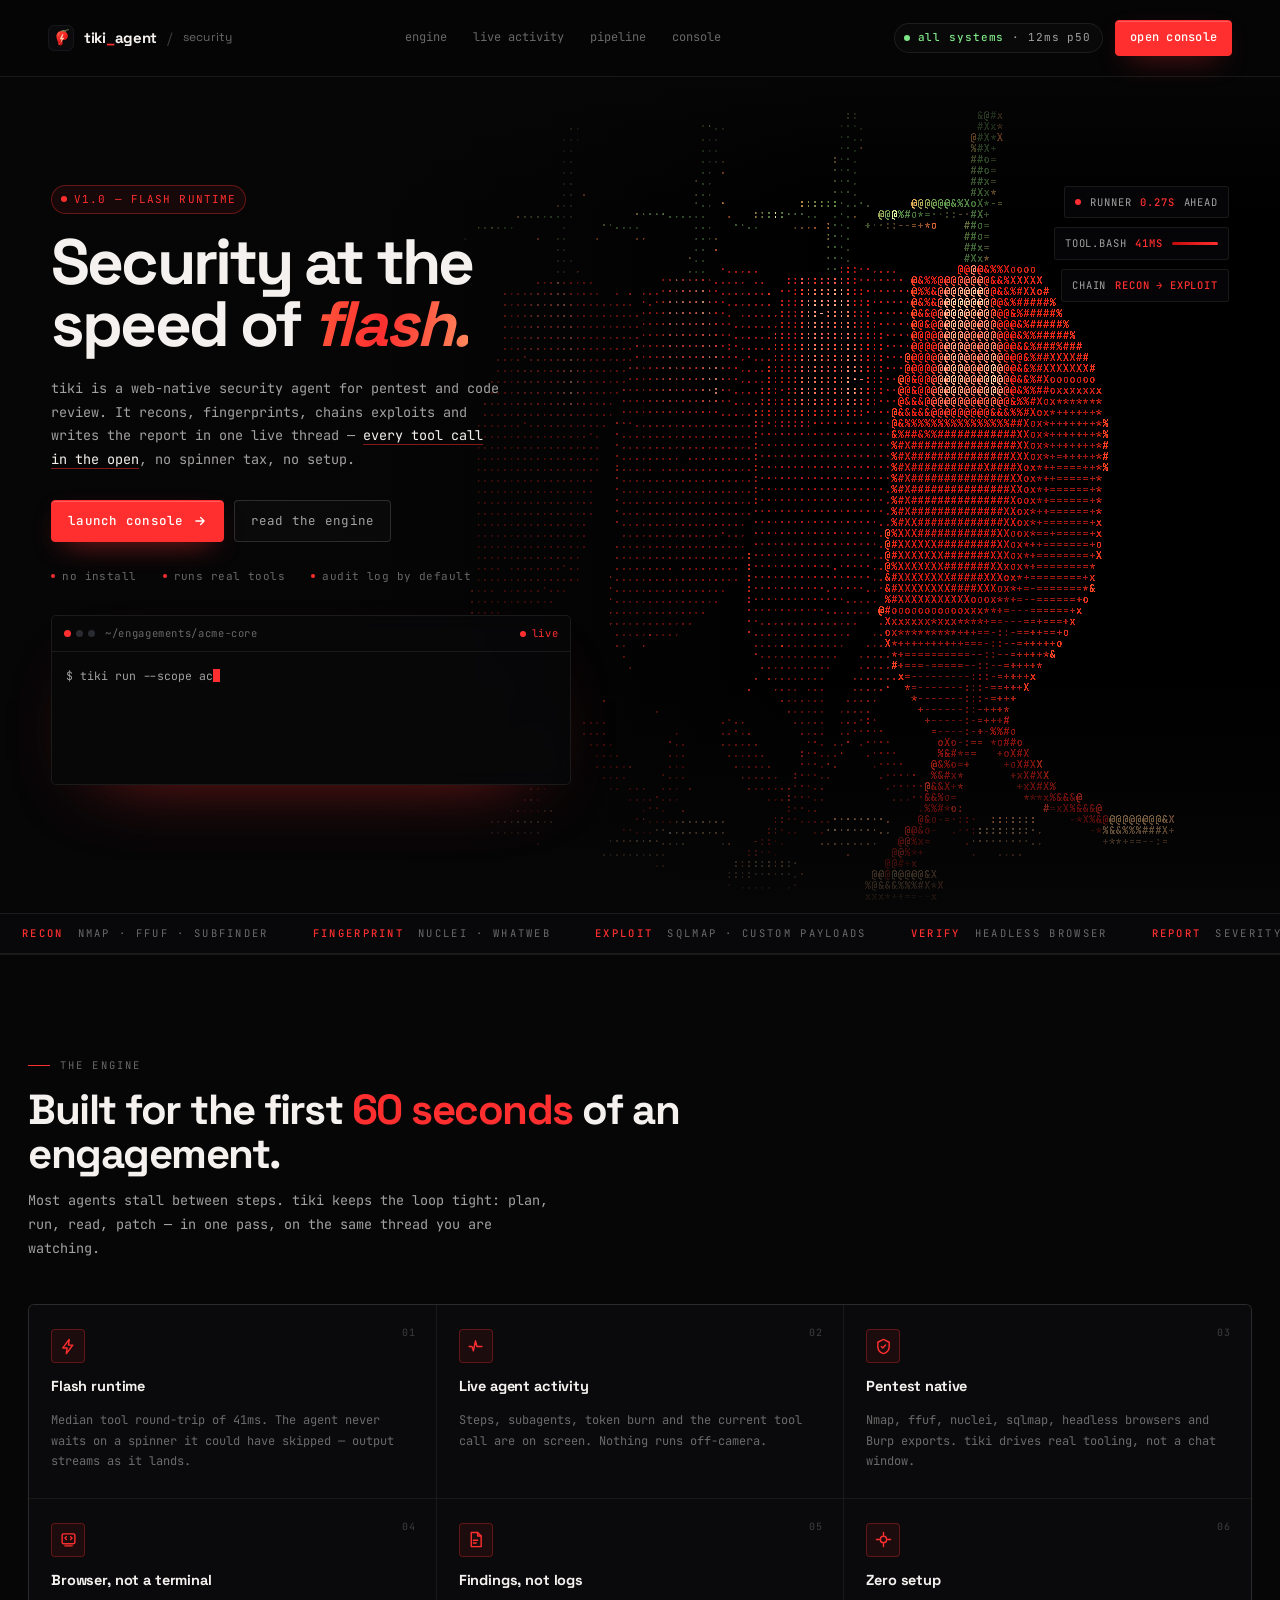
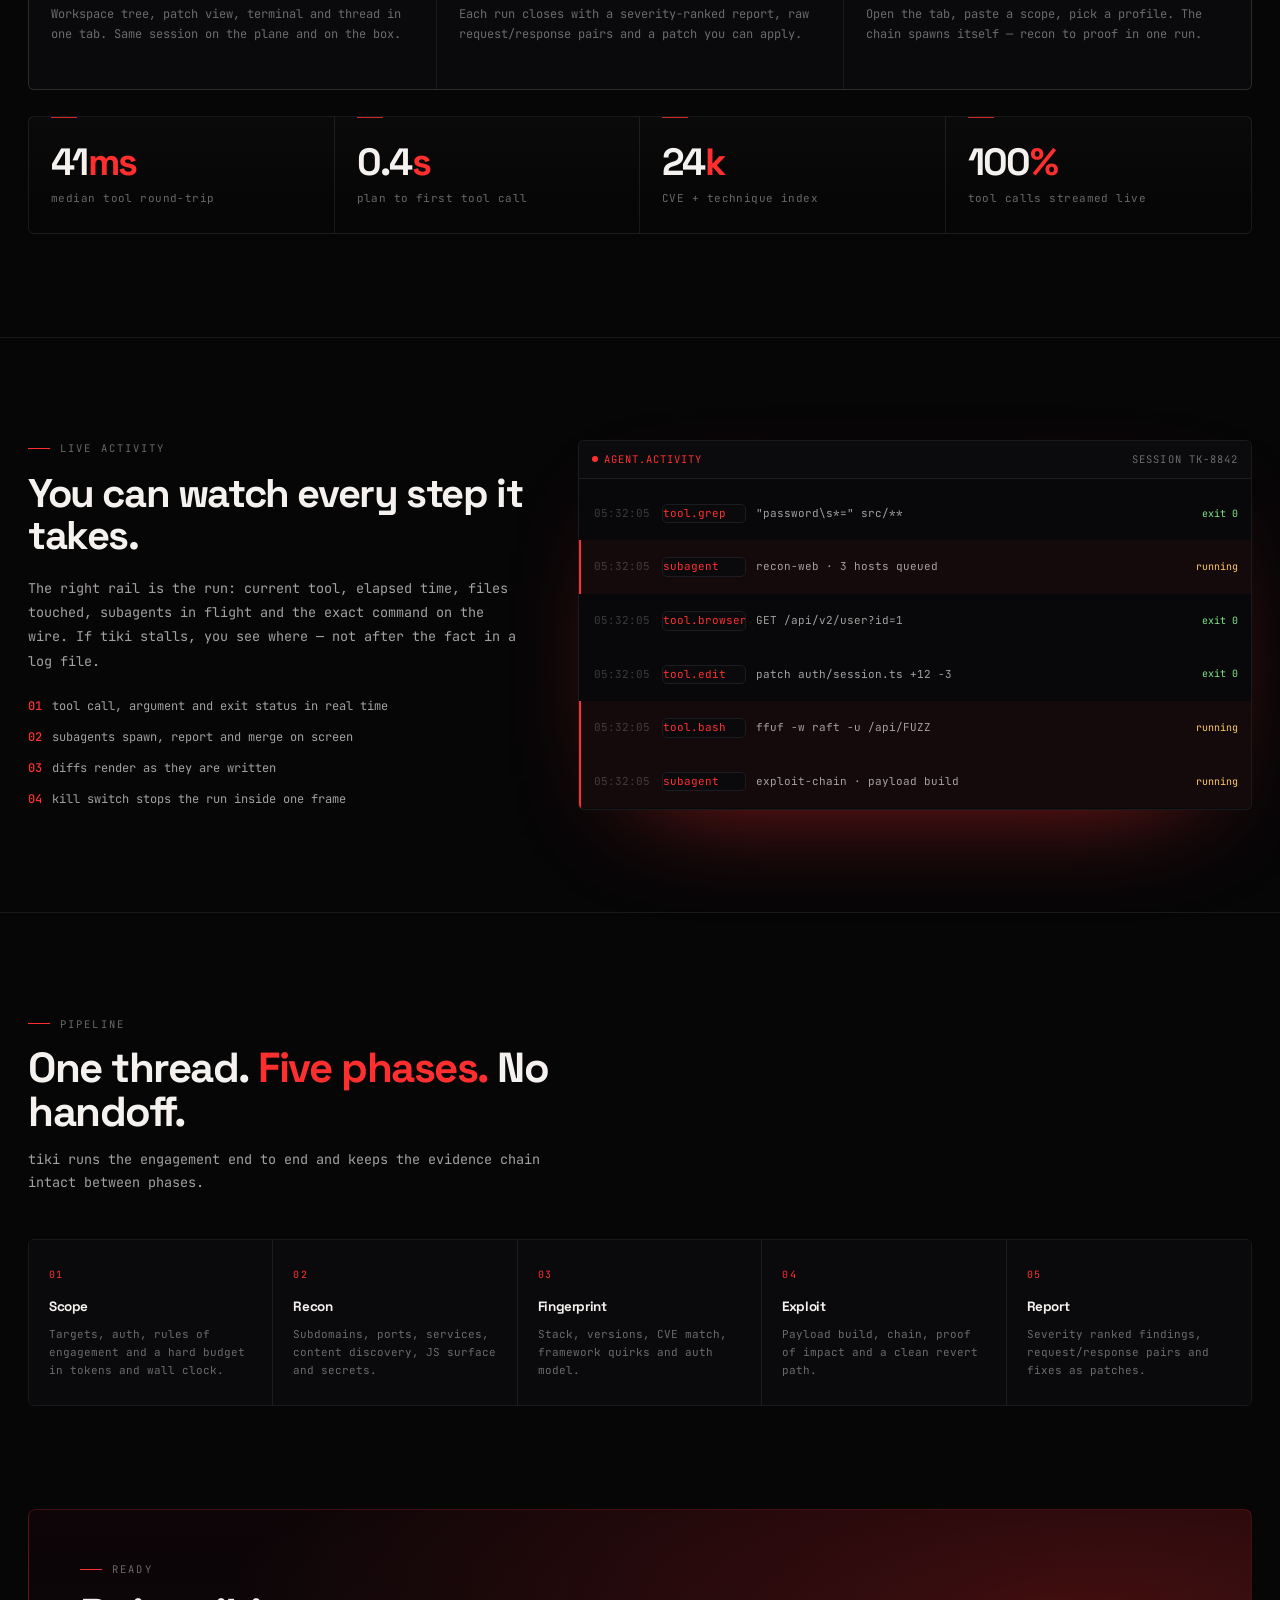
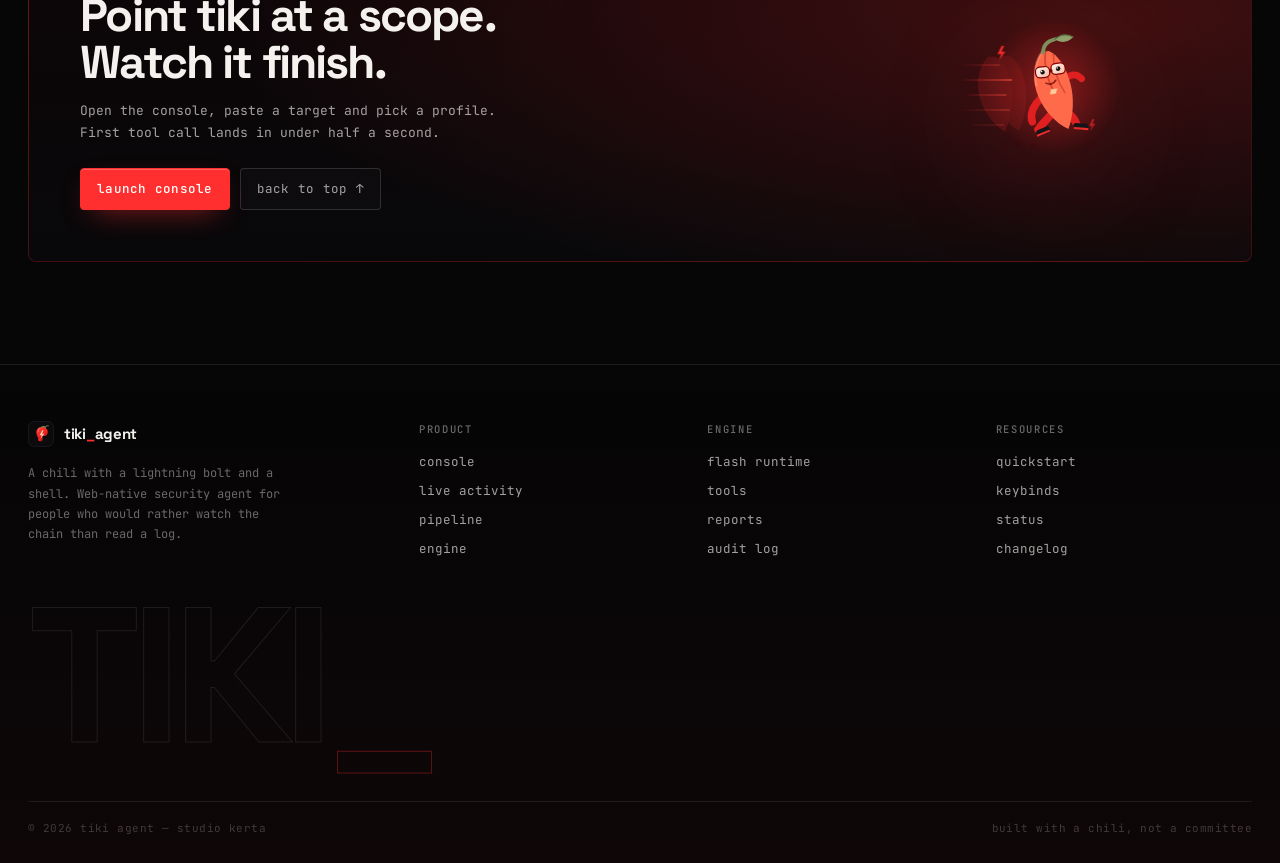
==== templates/tiki-agent/v2/index.html @ 057606de "feat: tiki agent template, split build + single-file v2 - landing hero: raymarched ASCII chili runne" ====
<!doctype html>
<html lang="en">
<head>
<meta charset="utf-8" />
<meta name="viewport" content="width=device-width, initial-scale=1" />
<title>tiki agent — security at the speed of flash</title>
<meta name="description" content="tiki is a web-native security agent for pentest and code review. Landing page and console in one file." />
<meta name="theme-color" content="#060607" />
<link rel="icon" href="[data-uri]" type="image/svg+xml" />
<link rel="preconnect" href="https://fonts.googleapis.com" />
<link rel="preconnect" href="https://fonts.gstatic.com" crossorigin />
<link href="https://fonts.googleapis.com/css2?family=JetBrains+Mono:wght@400;500;700&family=Space+Grotesk:wght@400;500;600;700&display=swap" rel="stylesheet" />
<style>
/* ============================================================
   tiki agent — design tokens + shared primitives
   black / red. mono. zero fluff.
   ============================================================ */

:root {
  /* surface */
  --bg: #060607;
  --bg-2: #0a0a0c;
  --panel: #0c0c0f;
  --panel-2: #101014;
  --raise: #15151a;

  /* ink */
  --ink: #f4f1ee;
  --ink-2: rgba(244, 241, 238, 0.66);
  --muted: rgba(244, 241, 238, 0.42);
  --faint: rgba(244, 241, 238, 0.22);

  /* line */
  --line: rgba(255, 255, 255, 0.08);
  --line-2: rgba(255, 255, 255, 0.14);

  /* red */
  --red: #ff2f2f;
  --red-deep: #c40b0b;
  --red-soft: rgba(255, 47, 47, 0.14);
  --ember: #ff6a34;
  --hot: #ff9d5c;

  /* signal */
  --ok: #7ee787;
  --warn: #ffcc66;
  --info: #7cc4ff;

  --mono: "JetBrains Mono", ui-monospace, SFMono-Regular, Menlo, monospace;
  --sans: "Space Grotesk", "JetBrains Mono", system-ui, sans-serif;

  --r: 4px;
  --pad: clamp(16px, 2.2vw, 28px);
  --maxw: 1320px;
}

*,
*::before,
*::after { box-sizing: border-box; }

html, body { margin: 0; padding: 0; }

html { background: var(--bg); }

body {
  background: var(--bg);
  color: var(--ink);
  font-family: var(--mono);
  font-size: 14px;
  line-height: 1.6;
  -webkit-font-smoothing: antialiased;
  text-rendering: optimizeLegibility;
  overflow-x: hidden;
}

a { color: inherit; text-decoration: none; }
button { font: inherit; color: inherit; background: none; border: 0; cursor: pointer; }
img, svg, canvas { display: block; max-width: 100%; }
::selection { background: var(--red); color: #fff; }

h1, h2, h3, h4 { margin: 0; font-family: var(--sans); letter-spacing: -0.03em; font-weight: 700; }
p { margin: 0; }

/* ---------- scrollbars ---------- */
* { scrollbar-width: thin; scrollbar-color: #2a2a30 transparent; }
*::-webkit-scrollbar { width: 9px; height: 9px; }
*::-webkit-scrollbar-track { background: transparent; }
*::-webkit-scrollbar-thumb { background: #232329; border-radius: 99px; border: 2px solid transparent; background-clip: content-box; }
*::-webkit-scrollbar-thumb:hover { background: #3a3a44; background-clip: content-box; }

/* ---------- helpers ---------- */
.wrap { width: 100%; max-width: var(--maxw); margin-inline: auto; padding-inline: var(--pad); }
.mono { font-family: var(--mono); }
.muted { color: var(--muted); }
.faint { color: var(--faint); }
.red { color: var(--red); }
.ember { color: var(--ember); }
.nowrap { white-space: nowrap; }

.kicker {
  font-size: 11px;
  letter-spacing: 0.18em;
  text-transform: uppercase;
  color: var(--muted);
}

.tag {
  display: inline-flex;
  align-items: center;
  gap: 7px;
  font-size: 11px;
  letter-spacing: 0.1em;
  text-transform: uppercase;
  color: var(--red);
  border: 1px solid rgba(255, 47, 47, 0.35);
  background: rgba(255, 47, 47, 0.07);
  padding: 5px 9px;
  border-radius: 99px;
}

.dot {
  width: 6px; height: 6px; border-radius: 50%;
  background: var(--red);
  box-shadow: 0 0 0 0 rgba(255, 47, 47, 0.5);
  animation: pulse 2s infinite;
  flex: none;
}
.dot.ok { background: var(--ok); box-shadow: 0 0 0 0 rgba(126, 231, 135, 0.5); }

@keyframes pulse {
  0% { box-shadow: 0 0 0 0 currentColor; opacity: 1; }
  70% { box-shadow: 0 0 0 7px transparent; opacity: 0.9; }
  100% { box-shadow: 0 0 0 0 transparent; opacity: 1; }
}

/* ---------- buttons ---------- */
.btn {
  display: inline-flex;
  align-items: center;
  justify-content: center;
  gap: 9px;
  height: 42px;
  padding: 0 16px;
  border-radius: var(--r);
  font-size: 12.5px;
  letter-spacing: 0.02em;
  white-space: nowrap;
  transition: background 0.16s ease, border-color 0.16s ease, color 0.16s ease, transform 0.12s ease;
  border: 1px solid transparent;
}
.btn:active { transform: translateY(1px); }

.btn-primary {
  background: var(--red);
  color: #fff;
  border-color: var(--red);
  box-shadow: 0 10px 30px -14px rgba(255, 47, 47, 0.9), inset 0 1px 0 rgba(255, 255, 255, 0.22);
  font-weight: 500;
}
.btn-primary:hover { background: #ff4a4a; border-color: #ff4a4a; }

.btn-ghost {
  border-color: var(--line-2);
  color: var(--ink-2);
  background: rgba(255, 255, 255, 0.02);
}
.btn-ghost:hover { border-color: rgba(255, 255, 255, 0.3); color: var(--ink); }

.btn-quiet { color: var(--muted); height: 34px; padding: 0 10px; }
.btn-quiet:hover { color: var(--ink); background: rgba(255, 255, 255, 0.05); }

/* ---------- brand ---------- */
.brand {
  display: inline-flex;
  align-items: center;
  gap: 10px;
  font-family: var(--sans);
  font-weight: 700;
  font-size: 15px;
  letter-spacing: -0.02em;
  color: var(--ink);
}
.brand .mark { width: 26px; height: 26px; flex: none; }
.brand b { color: var(--red); font-weight: 700; }
.brand .slash { color: var(--faint); font-weight: 400; }

/* ---------- top nav (landing) ---------- */
.nav {
  position: relative;
  z-index: 5;
  display: flex;
  align-items: center;
  justify-content: space-between;
  gap: 24px;
  padding: 20px clamp(16px, 4vw, 48px);
  border-bottom: 1px solid var(--line);
  backdrop-filter: blur(8px);
}
.nav-links { display: flex; align-items: center; gap: 26px; font-size: 12px; color: var(--muted); }
.nav-links a { transition: color 0.15s; }
.nav-links a:hover { color: var(--ink); }
.nav-right { display: flex; align-items: center; gap: 12px; }

/* ---------- footer ---------- */
.footer {
  border-top: 1px solid var(--line);
  background: linear-gradient(180deg, transparent, rgba(255, 47, 47, 0.035));
  padding: 56px 0 26px;
  position: relative;
  overflow: hidden;
}
.footer-grid {
  display: grid;
  grid-template-columns: 1.4fr repeat(3, minmax(0, 1fr));
  gap: 32px;
}
.footer h4 {
  font-family: var(--mono);
  font-size: 10.5px;
  letter-spacing: 0.16em;
  text-transform: uppercase;
  color: var(--muted);
  margin-bottom: 14px;
  font-weight: 500;
}
.footer ul { list-style: none; margin: 0; padding: 0; display: grid; gap: 9px; font-size: 12.5px; color: var(--ink-2); }
.footer ul a:hover { color: var(--red); }
.footer-bottom {
  margin-top: 48px;
  padding-top: 18px;
  border-top: 1px solid var(--line);
  display: flex;
  justify-content: space-between;
  align-items: center;
  gap: 16px;
  font-size: 11px;
  color: var(--faint);
  letter-spacing: 0.04em;
}
.footer-wordmark {
  font-family: var(--sans);
  font-weight: 700;
  font-size: clamp(64px, 15vw, 220px);
  line-height: 0.8;
  letter-spacing: -0.05em;
  color: transparent;
  -webkit-text-stroke: 1px rgba(255, 255, 255, 0.09);
  margin-top: 40px;
  user-select: none;
  pointer-events: none;
  white-space: nowrap;
}
.footer-wordmark b { -webkit-text-stroke: 1px rgba(255, 47, 47, 0.35); }

/* ---------- reveal ---------- */
.reveal { opacity: 0; transform: translateY(10px); transition: opacity 0.7s ease, transform 0.7s cubic-bezier(0.2, 0.7, 0.2, 1); transition-delay: var(--d, 0ms); }
.reveal.in { opacity: 1; transform: none; }

@media (prefers-reduced-motion: reduce) {
  .reveal { opacity: 1 !important; transform: none !important; transition: none; }
  .dot { animation: none; }
}

@media (max-width: 900px) {
  .nav-links { display: none; }
  .footer-grid { grid-template-columns: 1fr 1fr; }
}

@media (max-width: 560px) {
  .footer-grid { grid-template-columns: 1fr; }
  .footer-bottom { flex-direction: column; align-items: flex-start; }
}

/* ============================================================
   tiki agent — landing
   ============================================================ */

.landing { background: var(--bg); }

/* ---------- nav ---------- */
.nav { position: sticky; top: 0; background: rgba(6, 6, 7, 0.72); z-index: 40; }
.nav .status-pill {
  display: inline-flex; align-items: center; gap: 8px;
  font-size: 11px; letter-spacing: 0.08em; color: var(--ink-2);
  border: 1px solid var(--line); border-radius: 99px; padding: 5px 11px 5px 9px;
  background: rgba(255, 255, 255, 0.02);
}
.nav .status-pill b { color: var(--ok); font-weight: 500; }

/* ---------- hero ---------- */
.hero {
  position: relative;
  overflow: hidden;
  display: flex;
  align-items: center;
  padding: clamp(26px, 4.4vw, 60px) clamp(16px, 4vw, 56px) clamp(48px, 6vw, 84px);
  min-height: min(calc(100svh - 64px), 940px);
  isolation: isolate;
}
.hero-canvas { position: absolute; inset: 0; width: 100%; height: 100%; z-index: 0; }
.hero-scrim {
  position: absolute; inset: 0; z-index: 1; pointer-events: none;
  background:
    linear-gradient(90deg, rgba(6,6,7,.98) 0%, rgba(6,6,7,.94) 26%, rgba(6,6,7,.62) 44%, rgba(6,6,7,0) 64%),
    linear-gradient(180deg, rgba(6,6,7,.9) 0%, rgba(6,6,7,0) 16%, rgba(6,6,7,0) 72%, rgba(6,6,7,.96) 100%);
}
.hero-body {
  position: relative; z-index: 2;
  width: 100%; max-width: 1180px; margin-inline: auto;
}
.hero-copy { max-width: 600px; }

.hero h1 {
  margin: 18px 0 0;
  font-size: clamp(40px, 5vw, 70px);
  line-height: 0.96;
  letter-spacing: -0.045em;
  font-weight: 700;
}
.hero h1 .dim { color: rgba(244, 241, 238, 0.42); font-weight: 500; }
.hero h1 .hot {
  background: linear-gradient(96deg, #ff5a3c 0%, #ff2f2f 45%, #ff8a5c 100%);
  -webkit-background-clip: text; background-clip: text; color: transparent;
  font-style: italic;
}
.hero .sub {
  margin-top: 22px; max-width: 448px;
  color: var(--ink-2); font-size: 13.5px; line-height: 1.75;
}
.hero .sub em { color: var(--ink); font-style: normal; border-bottom: 1px solid rgba(255, 47, 47, 0.5); }

.hero-cta { margin-top: 28px; display: flex; flex-wrap: wrap; gap: 10px; }

.hero-meta {
  margin-top: 26px; display: flex; flex-wrap: wrap; gap: 8px 26px;
  font-size: 11px; color: var(--muted); letter-spacing: 0.04em;
}
.hero-meta b { color: var(--ink); font-weight: 500; }
.hero-meta span { display: inline-flex; align-items: center; gap: 7px; }
.hero-meta i {
  width: 4px; height: 4px; border-radius: 50%; background: var(--red); flex: none;
}

/* floating hud chips over the runner */
.hero-hud {
  position: absolute; z-index: 3; right: clamp(16px, 4vw, 56px); top: 13%;
  display: grid; gap: 9px; justify-items: end; pointer-events: none;
}
.hud-chip {
  display: inline-flex; align-items: center; gap: 9px;
  font-size: 10.5px; letter-spacing: 0.08em; text-transform: uppercase;
  color: var(--ink-2);
  background: rgba(9, 9, 11, 0.66);
  border: 1px solid var(--line);
  border-radius: 3px;
  padding: 7px 10px;
  backdrop-filter: blur(8px);
  animation: hud-in 0.8s ease both;
}
.hud-chip:nth-child(2) { animation-delay: 0.12s; }
.hud-chip:nth-child(3) { animation-delay: 0.24s; }
.hud-chip b { color: var(--red); font-weight: 500; }
.hud-chip .bar {
  width: 46px; height: 3px; background: rgba(255,255,255,.12); border-radius: 99px; overflow: hidden;
}
.hud-chip .bar i { display: block; height: 100%; background: linear-gradient(90deg, var(--red-deep), var(--red)); animation: bar 2.6s ease-in-out infinite alternate; }
@keyframes hud-in { from { opacity: 0; transform: translateY(5px); } to { opacity: 1; transform: none; } }
@keyframes bar { from { width: 28%; } to { width: 86%; } }

/* terminal card */
.term-card {
  margin-top: 30px; width: min(520px, 100%);
  border: 1px solid var(--line);
  background: rgba(8, 8, 10, 0.78);
  backdrop-filter: blur(10px);
  border-radius: 5px;
  overflow: hidden;
  box-shadow: 0 30px 80px -50px rgba(255, 47, 47, 0.7);
}
.term-head {
  display: flex; align-items: center; gap: 10px;
  padding: 9px 12px; border-bottom: 1px solid var(--line);
  font-size: 10.5px; color: var(--muted); letter-spacing: 0.06em;
}
.term-head .dots { display: flex; gap: 5px; }
.term-head .dots i { width: 7px; height: 7px; border-radius: 50%; background: #2a2a31; }
.term-head .dots i:first-child { background: var(--red); }
.term-head .grow { flex: 1; }
.term-head .live { color: var(--red); display: inline-flex; align-items: center; gap: 6px; }
.term-body {
  padding: 13px 14px 15px; font-size: 11.5px; line-height: 1.85;
  min-height: 132px; white-space: pre-wrap; color: var(--ink-2);
  font-family: var(--mono);
}
.term-body .ok { color: var(--ok); }
.term-body .hl { color: var(--hot); }
.term-body .arrow { color: var(--red); }
.term-body .dim { color: var(--faint); }
.caret {
  display: inline-block; width: 7px; height: 13px; background: var(--red);
  vertical-align: -2px; animation: caret 1.05s steps(2) infinite;
}
@keyframes caret { 50% { opacity: 0; } }

@media (prefers-reduced-motion: reduce) {
  .hud-chip, .hud-chip .bar i, .caret { animation: none !important; }
}

/* ---------- ticker ---------- */
.ticker {
  border-top: 1px solid var(--line);
  border-bottom: 1px solid var(--line);
  background: #08080a;
  overflow: hidden; position: relative;
}
.ticker-track {
  display: flex; gap: 0; width: max-content;
  animation: ticker 38s linear infinite;
}
.ticker span {
  display: inline-flex; align-items: center; gap: 14px;
  padding: 11px 22px;
  font-size: 10.5px; letter-spacing: 0.22em; text-transform: uppercase;
  color: var(--muted); white-space: nowrap;
}
.ticker span b { color: var(--red); font-weight: 500; }
@keyframes ticker { to { transform: translateX(-50%); } }

/* ---------- section frame ---------- */
.section { padding: clamp(58px, 8vw, 112px) 0; border-top: 1px solid var(--line); position: relative; }
.section-head { display: grid; gap: 14px; max-width: 660px; margin-bottom: 44px; }
.section-head h2 {
  font-size: clamp(26px, 3.4vw, 42px); line-height: 1.04; letter-spacing: -0.035em;
}
.section-head h2 span { color: var(--red); }
.section-head p { color: var(--ink-2); font-size: 13.5px; line-height: 1.75; max-width: 520px; }
.sec-label {
  display: flex; align-items: center; gap: 10px;
  font-size: 10.5px; letter-spacing: 0.2em; text-transform: uppercase; color: var(--muted);
}
.sec-label::before { content: ""; width: 22px; height: 1px; background: var(--red); }

/* ---------- stats ---------- */
.stats {
  display: grid; grid-template-columns: repeat(4, minmax(0, 1fr));
  border: 1px solid var(--line); border-radius: 6px; overflow: hidden;
  background: linear-gradient(180deg, rgba(255,255,255,.018), transparent);
}
.stat { padding: 26px 22px; border-right: 1px solid var(--line); position: relative; }
.stat:last-child { border-right: 0; }
.stat::before {
  content: ""; position: absolute; left: 22px; top: 0; width: 26px; height: 1px;
  background: var(--red); opacity: .8;
}
.stat b {
  display: block; font-family: var(--sans); font-size: clamp(26px, 3vw, 38px);
  letter-spacing: -0.04em; line-height: 1;
}
.stat b i { font-style: normal; color: var(--red); }
.stat span { display: block; margin-top: 9px; font-size: 11px; color: var(--muted); letter-spacing: 0.04em; }

/* ---------- feature cards ---------- */
.features { display: grid; grid-template-columns: repeat(3, minmax(0, 1fr)); gap: 1px; background: var(--line); border: 1px solid var(--line); border-radius: 6px; overflow: hidden; }
.card {
  background: #0a0a0c; padding: 24px 22px 26px; min-height: 190px;
  display: flex; flex-direction: column; gap: 12px; position: relative;
  transition: background 0.2s ease;
}
.card:hover { background: #0e0e12; }
.card .ico {
  width: 34px; height: 34px; border-radius: 4px;
  border: 1px solid rgba(255, 47, 47, 0.3); background: rgba(255, 47, 47, 0.08);
  display: grid; place-items: center; color: var(--red);
}
.card .ico svg { width: 17px; height: 17px; }
.card h3 { font-size: 14.5px; font-family: var(--sans); letter-spacing: -0.01em; }
.card p { font-size: 12px; line-height: 1.7; color: var(--muted); }
.card .idx {
  position: absolute; top: 20px; right: 20px; font-size: 10px; color: var(--faint); letter-spacing: 0.1em;
}
.card:hover .idx { color: var(--red); }

/* ---------- live lab ---------- */
.lab { display: grid; grid-template-columns: minmax(0, 0.85fr) minmax(0, 1.15fr); gap: clamp(28px, 4vw, 56px); align-items: center; }
.lab-copy h2 { font-size: clamp(26px, 3.2vw, 40px); line-height: 1.06; letter-spacing: -0.035em; margin: 16px 0 18px; }
.lab-copy p { color: var(--ink-2); font-size: 13.5px; line-height: 1.8; }
.lab-list { margin: 24px 0 0; padding: 0; list-style: none; display: grid; gap: 12px; }
.lab-list li { display: flex; gap: 10px; font-size: 12px; color: var(--ink-2); }
.lab-list li b { color: var(--red); font-weight: 500; }

.panel {
  border: 1px solid var(--line); border-radius: 6px; overflow: hidden;
  background: #08080a; box-shadow: 0 40px 120px -70px rgba(255, 47, 47, 0.8);
}
.panel-head {
  display: flex; align-items: center; gap: 10px; padding: 10px 13px;
  border-bottom: 1px solid var(--line); font-size: 10.5px; letter-spacing: 0.1em;
  text-transform: uppercase; color: var(--muted); background: #0b0b0e;
}
.panel-head .grow { flex: 1; }
.panel-head .rec { color: var(--red); display: inline-flex; align-items: center; gap: 6px; }
.panel-body { padding: 8px 0; max-height: 330px; overflow: hidden; }
.act-row {
  display: grid; grid-template-columns: 58px 84px 1fr auto;
  gap: 10px; align-items: center;
  padding: 7px 13px; font-size: 11px; color: var(--ink-2);
  border-left: 2px solid transparent;
  animation: row-in 0.4s ease both;
}
.act-row:hover { background: rgba(255, 255, 255, 0.03); }
.act-row.busy { border-left-color: var(--red); background: rgba(255, 47, 47, 0.05); }
.act-row .t { color: var(--faint); }
.act-row .tool { color: var(--red); }
.act-row .arg { color: var(--ink-2); overflow: hidden; text-overflow: ellipsis; white-space: nowrap; }
.act-row .st { font-size: 10px; color: var(--ok); }
.act-row .st.run { color: var(--warn); }
@keyframes row-in { from { opacity: 0; transform: translateY(-4px); } to { opacity: 1; transform: none; } }

/* ---------- flow ---------- */
.flow { display: grid; grid-template-columns: repeat(5, minmax(0, 1fr)); gap: 0; border: 1px solid var(--line); border-radius: 6px; overflow: hidden; }
.flow-step { padding: 22px 20px 26px; border-right: 1px solid var(--line); position: relative; background: #0a0a0c; }
.flow-step:last-child { border-right: 0; }
.flow-step .n { font-size: 10px; color: var(--red); letter-spacing: 0.14em; }
.flow-step h4 { margin: 12px 0 7px; font-family: var(--sans); font-size: 13.5px; }
.flow-step p { font-size: 11px; line-height: 1.65; color: var(--muted); }
.flow-step::after {
  content: ""; position: absolute; right: -1px; top: 0; width: 1px; height: 100%;
  background: linear-gradient(180deg, transparent, var(--red), transparent); opacity: 0; transition: opacity .25s;
}
.flow-step:hover::after { opacity: 1; }

/* ---------- cta ---------- */
.cta {
  position: relative; overflow: hidden;
  border: 1px solid rgba(255, 47, 47, 0.22);
  border-radius: 8px;
  background:
    radial-gradient(120% 140% at 88% 30%, rgba(255, 47, 47, 0.22), transparent 60%),
    linear-gradient(180deg, #0d0507, #08080a);
  padding: clamp(30px, 4vw, 52px);
  display: grid; grid-template-columns: minmax(0, 1fr) auto; gap: 26px; align-items: center;
}
.cta h2 { font-size: clamp(26px, 3.6vw, 46px); line-height: 1.02; letter-spacing: -0.04em; }
.cta p { margin-top: 14px; color: var(--ink-2); font-size: 13px; max-width: 440px; line-height: 1.7; }
.cta .actions { margin-top: 24px; display: flex; gap: 10px; flex-wrap: wrap; }
.cta img { width: clamp(200px, 24vw, 320px); filter: drop-shadow(0 30px 60px rgba(255, 47, 47, 0.35)); }

/* ---------- footer ---------- */
.footer .brand { margin-bottom: 16px; }
.footer .blurb { font-size: 12px; color: var(--muted); max-width: 260px; line-height: 1.7; }

/* ---------- responsive ---------- */
@media (max-width: 1080px) {
  .features { grid-template-columns: repeat(2, minmax(0, 1fr)); }
  .flow { grid-template-columns: repeat(2, minmax(0, 1fr)); }
  .flow-step { border-bottom: 1px solid var(--line); }
  .hero-hud { display: none; }
}
@media (max-width: 900px) {
  .hero { min-height: auto; padding-bottom: 40px; }
  .hero-scrim {
    background:
      linear-gradient(180deg, rgba(6,6,7,.55) 0%, rgba(6,6,7,.2) 22%, rgba(6,6,7,.86) 52%, rgba(6,6,7,.98) 72%),
      radial-gradient(70% 50% at 70% 20%, transparent, rgba(6,6,7,.6));
  }
  .hero-copy { max-width: 100%; }
  .hero h1 { font-size: clamp(38px, 9vw, 62px); }
  .stats { grid-template-columns: repeat(2, minmax(0, 1fr)); }
  .stat:nth-child(2n) { border-right: 0; }
  .stat:nth-child(-n + 2) { border-bottom: 1px solid var(--line); }
  .lab { grid-template-columns: 1fr; }
  .cta { grid-template-columns: 1fr; }
  .cta img { display: none; }
}
@media (max-width: 640px) {
  .features { grid-template-columns: 1fr; }
  .flow { grid-template-columns: 1fr; }
  .term-card { margin-top: 24px; }
  .hero-meta { gap: 6px 18px; }
}

/* ---------- non-webgl fallback ---------- */
.hero-fallback { display: none; position: absolute; right: 1%; top: 50%; transform: translateY(-50%); width: min(46vw, 580px); aspect-ratio: 440 / 360; z-index: 1; pointer-events: none; }
.hero.no-webgl .hero-fallback { display: block; }
.hero.no-webgl .hero-canvas { display: none; }
.hero-fallback img { position: absolute; inset: 0; width: 100%; height: 100%; object-fit: contain; }
.fb-ghost { opacity: 0.16; filter: blur(1px); }
.fb-ghost.g1 { transform: translateX(-10%); }
.fb-ghost.g2 { transform: translateX(-19%); opacity: 0.07; }
.fb-run { animation: fb-bob 1.15s ease-in-out infinite alternate; }
@keyframes fb-bob { to { transform: translate(-1%, -2%); } }
@media (max-width: 1100px) {
  .hero-fallback { width: 42vw; right: -6%; opacity: 0.55; }
}
@media (max-width: 900px) {
  .hero-fallback { width: 74vw; right: -14%; top: 30%; opacity: 0.72; }
}
@media (prefers-reduced-motion: reduce) { .fb-run { animation: none; } }

/* ============================================================
   tiki agent — console
   ============================================================ */

.app {
  height: 100dvh;
  display: flex;
  flex-direction: column;
  overflow: hidden;
  background:
    radial-gradient(70% 50% at 78% 0%, rgba(255, 47, 47, 0.06), transparent 70%),
    #070708;
}

/* ---------- topbar ---------- */
.topbar {
  height: 56px;
  flex: none;
  display: flex;
  align-items: center;
  gap: 18px;
  padding: 0 14px;
  border-bottom: 1px solid var(--line);
  background: rgba(8, 8, 10, 0.92);
  backdrop-filter: blur(10px);
  z-index: 20;
}
.topbar .brand { font-size: 14px; }
.topbar .brand .mark { width: 22px; height: 22px; }

.crumbs {
  display: flex; align-items: center; gap: 8px;
  font-size: 11.5px; color: var(--muted);
  padding-left: 16px; border-left: 1px solid var(--line);
}
.crumbs b { color: var(--ink-2); font-weight: 500; }
.crumbs .sep { color: var(--faint); }
.crumbs .modified { color: var(--warn); font-size: 10px; }

.topbar .grow { flex: 1; }

.chip {
  display: inline-flex; align-items: center; gap: 7px;
  height: 30px; padding: 0 10px;
  border: 1px solid var(--line); border-radius: 4px;
  background: rgba(255, 255, 255, 0.02);
  font-size: 11px; color: var(--ink-2); white-space: nowrap;
  transition: border-color 0.15s, color 0.15s, background 0.15s;
}
.chip:hover { border-color: rgba(255, 255, 255, 0.24); color: var(--ink); }
.chip .k { color: var(--muted); font-size: 10px; letter-spacing: 0.08em; text-transform: uppercase; }
.chip b { color: var(--ink); font-weight: 500; }
.chip.agent-pill { border-color: rgba(255, 47, 47, 0.28); background: rgba(255, 47, 47, 0.06); color: var(--red); }
.chip.agent-pill.idle { border-color: var(--line); background: transparent; color: var(--muted); }

.icon-btn {
  width: 30px; height: 30px; display: grid; place-items: center;
  border: 1px solid var(--line); border-radius: 4px; color: var(--muted);
  transition: 0.15s;
}
.icon-btn:hover { color: var(--ink); border-color: rgba(255, 255, 255, 0.24); }

/* ---------- shell ---------- */
.shell {
  flex: 1;
  min-height: 0;
  display: grid;
  grid-template-columns: 246px minmax(0, 1fr) 344px;
}

/* ---------- rail ---------- */
.rail {
  border-right: 1px solid var(--line);
  background: #08080a;
  display: flex; flex-direction: column;
  min-height: 0;
}
.rail-block { padding: 12px 10px; border-bottom: 1px solid var(--line); }
.rail-block.scroll { overflow-y: auto; flex: 1; }
.rail-head {
  display: flex; align-items: center; justify-content: space-between;
  padding: 0 4px 8px;
  font-size: 9.5px; letter-spacing: 0.18em; text-transform: uppercase; color: var(--faint);
}
.rail-head button { color: var(--faint); }
.rail-head button:hover { color: var(--red); }

.session {
  display: flex; align-items: center; gap: 8px;
  padding: 7px 8px; border-radius: 4px; font-size: 11.5px; color: var(--ink-2);
  cursor: pointer; border-left: 2px solid transparent;
}
.session:hover { background: rgba(255, 255, 255, 0.03); }
.session.active { background: rgba(255, 47, 47, 0.07); border-left-color: var(--red); color: var(--ink); }
.session .dot { width: 5px; height: 5px; background: var(--faint); box-shadow: none; animation: none; }
.session.active .dot { background: var(--red); }
.session .meta { margin-left: auto; font-size: 9.5px; color: var(--faint); }

.tree { display: grid; gap: 1px; }
.tree-row {
  display: flex; align-items: center; gap: 7px;
  padding: 5px 8px; font-size: 11.5px; color: var(--ink-2); border-radius: 3px;
  cursor: pointer;
}
.tree-row:hover { background: rgba(255, 255, 255, 0.035); }
.tree-row.active { background: rgba(255, 47, 47, 0.09); color: var(--ink); }
.tree-row .fav { width: 12px; text-align: center; color: var(--faint); }
.tree-row.folder { color: var(--muted); font-size: 11px; letter-spacing: 0.02em; }
.tree-row .mod { margin-left: auto; width: 5px; height: 5px; border-radius: 50%; background: var(--warn); }
.tree-row .add { margin-left: auto; width: 5px; height: 5px; border-radius: 50%; background: var(--ok); }

.rail-foot { padding: 10px; border-top: 1px solid var(--line); display: flex; align-items: center; gap: 9px; }
.rail-foot img { width: 28px; height: 28px; }
.rail-foot .nm { font-size: 11px; color: var(--ink); line-height: 1.3; }
.rail-foot .nm span { display: block; font-size: 9.5px; color: var(--faint); letter-spacing: 0.06em; }

/* ---------- chat ---------- */
.chat { display: flex; flex-direction: column; min-width: 0; min-height: 0; position: relative; }

.thread-head {
  flex: none;
  display: flex; align-items: center; gap: 10px;
  padding: 12px 22px;
  border-bottom: 1px solid var(--line);
  background: rgba(8, 8, 10, 0.6);
}
.thread-head h1 { font-size: 13px; font-family: var(--mono); font-weight: 500; letter-spacing: 0; }
.thread-head .sev {
  font-size: 9.5px; letter-spacing: 0.12em; text-transform: uppercase;
  color: var(--red); border: 1px solid rgba(255, 47, 47, 0.35); background: rgba(255, 47, 47, 0.08);
  padding: 2px 6px; border-radius: 3px;
}
.thread-head .grow { flex: 1; }
.thread-head .tool-mini { font-size: 10.5px; color: var(--faint); letter-spacing: 0.06em; }

.stream {
  flex: 1; min-height: 0; overflow-y: auto;
  padding: 10px 22px 24px;
  scroll-behavior: smooth;
}

.msg { display: grid; grid-template-columns: 26px minmax(0, 1fr); gap: 12px; padding: 16px 0; border-bottom: 1px solid rgba(255,255,255,.035); }
.msg:last-child { border-bottom: 0; }
.msg .avatar {
  width: 26px; height: 26px; border-radius: 4px; display: grid; place-items: center;
  background: #121216; border: 1px solid #24242c; color: var(--ink-2);
  font-size: 10.5px; font-family: var(--mono);
}
.msg.agent .avatar { border-color: rgba(255, 47, 47, 0.4); background: rgba(255, 47, 47, 0.1); color: #ff6d5a; }
.msg .who {
  display: flex; align-items: baseline; gap: 8px;
  font-size: 10px; letter-spacing: 0.12em; text-transform: uppercase; color: var(--muted);
  margin-bottom: 6px;
}
.msg .who b { color: var(--ink); font-weight: 500; letter-spacing: 0.06em; }
.msg .who time { color: var(--faint); font-size: 9.5px; letter-spacing: 0.04em; margin-left: auto; }
.msg .body { font-size: 13px; line-height: 1.72; color: var(--ink-2); }
.msg .body p + p { margin-top: 10px; }
.msg .body strong { color: var(--ink); font-weight: 600; }
.msg .body code {
  font-size: 11.8px; color: #ffb3a4; background: #16161b; border: 1px solid #24242c;
  padding: 1px 5px; border-radius: 3px;
}
.msg .body ul { margin: 8px 0 0; padding-left: 18px; }
.msg .body li { margin: 4px 0; }

.thinking { display: inline-flex; gap: 5px; align-items: center; color: var(--muted); font-size: 11px; }
.thinking i { width: 4px; height: 4px; border-radius: 50%; background: var(--red); animation: blink 1.1s infinite; }
.thinking i:nth-child(2) { animation-delay: 0.15s; }
.thinking i:nth-child(3) { animation-delay: 0.3s; }
@keyframes blink { 0%, 100% { opacity: 0.25; } 50% { opacity: 1; } }

.stream-caret {
  display: inline-block; width: 7px; height: 13px; background: var(--red);
  vertical-align: -2px; animation: caret2 1s steps(2) infinite;
}
@keyframes caret2 { 50% { opacity: 0; } }

/* ---------- tool call ---------- */
.tool {
  margin: 10px 0;
  border: 1px solid #1c1c23;
  border-radius: 5px;
  background: #0a0a0d;
  overflow: hidden;
}
.tool > summary {
  list-style: none;
  display: flex; align-items: center; gap: 9px;
  padding: 8px 11px;
  font-size: 11.5px; color: var(--ink-2); cursor: pointer;
  user-select: none;
}
.tool > summary::-webkit-details-marker { display: none; }
.tool .ti {
  width: 20px; height: 20px; flex: none; border-radius: 3px;
  display: grid; place-items: center;
  border: 1px solid rgba(255, 47, 47, 0.28); background: rgba(255, 47, 47, 0.07);
  color: var(--red); font-size: 10px;
}
.tool .nm { color: var(--ink); font-weight: 500; }
.tool .ar {
  color: var(--muted); font-size: 10.8px;
  overflow: hidden; text-overflow: ellipsis; white-space: nowrap; flex: 1;
}
.tool .st {
  font-size: 9.5px; letter-spacing: 0.06em; padding: 2px 6px; border-radius: 3px;
  border: 1px solid #26262e; color: var(--muted);
}
.tool .st.ok { color: var(--ok); border-color: rgba(126, 231, 135, 0.25); }
.tool .st.run { color: var(--warn); border-color: rgba(255, 204, 102, 0.28); }
.tool .st.err { color: var(--red); border-color: rgba(255, 47, 47, 0.35); }
.tool pre {
  margin: 0; padding: 10px 12px;
  border-top: 1px solid #1c1c23;
  font-size: 11.3px; line-height: 1.62; color: #9c968f;
  background: #070709; max-height: 240px; overflow: auto;
  font-family: var(--mono); white-space: pre-wrap;
}
.tool pre .ok { color: var(--ok); }
.tool pre .hl { color: var(--ember); }
.tool pre .dim { color: var(--faint); }

/* ---------- diff ---------- */
.diff { margin: 10px 0; border: 1px solid #1c1c23; border-radius: 5px; overflow: hidden; background: #08080a; }
.diff-head {
  display: flex; align-items: center; gap: 8px; padding: 7px 11px;
  border-bottom: 1px solid #1c1c23; font-size: 10.5px; color: var(--muted);
}
.diff-head .f { color: var(--ink-2); }
.diff-head .add { color: var(--ok); }
.diff-head .del { color: var(--red); }
.diff pre { margin: 0; padding: 8px 0; font-size: 11.3px; line-height: 1.6; overflow-x: auto; }
.diff .ln { display: block; padding: 0 12px; white-space: pre; color: #8f8a85; }
.diff .ln.a { background: rgba(46, 160, 67, 0.09); color: #9fdc9f; }
.diff .ln.d { background: rgba(255, 47, 47, 0.08); color: #ff9d9d; }
.diff .ln .g { color: var(--faint); display: inline-block; width: 34px; user-select: none; }

/* ---------- composer ---------- */
.composer { flex: none; border-top: 1px solid var(--line); background: #08080a; padding: 12px 22px 14px; }
.composer-box {
  border: 1px solid #22222a; border-radius: 6px; background: #0b0b0e;
  transition: border-color 0.16s, box-shadow 0.16s;
}
.composer-box:focus-within { border-color: rgba(255, 47, 47, 0.45); box-shadow: 0 0 0 3px rgba(255, 47, 47, 0.07); }
.composer textarea {
  width: 100%; display: block; resize: none; border: 0; outline: 0;
  background: transparent; color: var(--ink);
  font-family: var(--mono); font-size: 12.5px; line-height: 1.6;
  padding: 12px 12px 6px; min-height: 46px; max-height: 180px;
}
.composer textarea::placeholder { color: var(--faint); }
.composer-bar {
  display: flex; align-items: center; gap: 8px;
  padding: 6px 8px 8px 10px;
}
.composer-bar .grow { flex: 1; }
.pchip {
  display: inline-flex; align-items: center; gap: 6px;
  height: 24px; padding: 0 8px; border-radius: 3px;
  border: 1px solid #22222a; background: #101014;
  font-size: 10px; letter-spacing: 0.06em; color: var(--muted); text-transform: uppercase;
}
.pchip:hover { color: var(--ink); border-color: #33333d; }
.pchip.on { color: var(--red); border-color: rgba(255, 47, 47, 0.4); background: rgba(255, 47, 47, 0.07); }
.send {
  display: inline-flex; align-items: center; gap: 7px;
  height: 28px; padding: 0 12px; border-radius: 4px;
  background: var(--red); color: #fff; font-size: 11.5px; font-weight: 500;
  box-shadow: 0 8px 24px -12px rgba(255, 47, 47, 0.9);
}
.send:hover { background: #ff4545; }
.send:disabled { opacity: 0.45; box-shadow: none; cursor: not-allowed; }
.composer-hint {
  display: flex; justify-content: space-between; gap: 12px;
  margin-top: 7px; font-size: 9.8px; color: var(--faint); letter-spacing: 0.04em;
}
kbd {
  font-family: var(--mono); font-size: 9.5px; color: var(--ink-2);
  border: 1px solid #2a2a33; border-bottom-width: 2px; border-radius: 3px;
  padding: 0 4px; background: #121216;
}

/* ---------- activity ---------- */
.activity {
  border-left: 1px solid var(--line);
  background: #08080a;
  display: flex; flex-direction: column; min-height: 0;
  overflow-y: auto;
}
.act-head {
  flex: none;
  display: flex; align-items: center; gap: 8px;
  padding: 11px 14px; border-bottom: 1px solid var(--line);
  font-size: 9.5px; letter-spacing: 0.16em; text-transform: uppercase; color: var(--muted);
  position: sticky; top: 0; background: #08080a; z-index: 2;
}
.act-head .rec { display: inline-flex; align-items: center; gap: 6px; color: var(--red); }
.act-head .grow { flex: 1; }
.act-head .time { color: var(--faint); letter-spacing: 0.08em; font-size: 10px; }

.mini {
  position: relative; height: 132px; flex: none;
  border-bottom: 1px solid var(--line);
  background: radial-gradient(60% 60% at 50% 55%, rgba(255, 47, 47, 0.12), transparent 70%), #060607;
  overflow: hidden;
}
.mini canvas { position: absolute; inset: 0; width: 100%; height: 100%; }
.mini-label {
  position: absolute; left: 12px; top: 10px;
  font-size: 9px; letter-spacing: 0.16em; text-transform: uppercase; color: var(--faint);
}
.mini-state {
  position: absolute; right: 12px; top: 10px;
  font-size: 9px; letter-spacing: 0.12em; text-transform: uppercase; color: var(--red);
  display: inline-flex; align-items: center; gap: 5px;
}
.mini-foot {
  position: absolute; left: 12px; right: 12px; bottom: 9px;
  display: flex; justify-content: space-between; align-items: center;
  font-size: 9.5px; color: var(--faint); letter-spacing: 0.06em;
}
.mini-foot b { color: var(--ink-2); font-weight: 500; }

.act-sec { padding: 10px 14px; border-bottom: 1px solid var(--line); }
.act-sec:last-child { border-bottom: 0; }
.act-sec > h5 {
  margin: 0 0 10px; font-size: 9px; letter-spacing: 0.16em;
  text-transform: uppercase; color: var(--faint); font-weight: 400; font-family: var(--mono);
  display: flex; justify-content: space-between;
}
.act-sec > h5 span { color: var(--muted); letter-spacing: 0.06em; }

.now {
  border: 1px solid #1e1e25; border-radius: 4px; padding: 9px 10px; background: #0b0b0f;
}
.now .row1 { display: flex; align-items: center; gap: 7px; font-size: 11px; }
.now .row1 .tool { color: var(--red); }
.now .row1 .elapsed { margin-left: auto; font-size: 9.5px; color: var(--faint); }
.now .cmd {
  margin-top: 6px; font-size: 10.5px; color: var(--muted);
  white-space: nowrap; overflow: hidden; text-overflow: ellipsis;
}
.progress { margin-top: 8px; height: 3px; background: #1c1c22; border-radius: 99px; overflow: hidden; }
.progress i {
  display: block; height: 100%; width: 0%;
  background: linear-gradient(90deg, #8c0708, var(--red));
  transition: width 0.45s cubic-bezier(0.2, 0.8, 0.2, 1);
}

.metrics { display: grid; grid-template-columns: 1fr 1fr; gap: 1px; background: var(--line); border: 1px solid var(--line); border-radius: 4px; overflow: hidden; }
.metrics div { background: #0b0b0f; padding: 8px 9px; }
.metrics b { display: block; font-size: 14px; color: var(--ink); font-weight: 500; letter-spacing: -0.01em; }
.metrics span { font-size: 8.8px; letter-spacing: 0.1em; text-transform: uppercase; color: var(--faint); }

.todo { list-style: none; margin: 0; padding: 0; display: grid; gap: 6px; }
.todo li { display: flex; align-items: flex-start; gap: 8px; font-size: 11px; color: var(--muted); line-height: 1.45; }
.todo li .bx {
  width: 12px; height: 12px; flex: none; margin-top: 1px; border-radius: 2px;
  border: 1px solid #2e2e37; display: grid; place-items: center;
  font-size: 8px; color: transparent;
}
.todo li.done { color: var(--faint); text-decoration: line-through; text-decoration-color: #3a3a44; }
.todo li.done .bx { border-color: rgba(126, 231, 135, 0.4); background: rgba(126, 231, 135, 0.12); color: var(--ok); }
.todo li.now { color: var(--ink); }
.todo li.now .bx { border-color: var(--red); background: rgba(255, 47, 47, 0.16); }
.todo li.now .bx::after { content: ""; width: 4px; height: 4px; border-radius: 50%; background: var(--red); animation: blink 1s infinite; }

.agent-row { display: flex; align-items: center; gap: 8px; font-size: 10.5px; color: var(--muted); padding: 5px 0; }
.agent-row .nm { color: var(--ink-2); }
.agent-row .bar { flex: 1; height: 2px; background: #1c1c22; border-radius: 99px; overflow: hidden; }
.agent-row .bar i { display: block; height: 100%; background: var(--red); }
.agent-row .pc { font-size: 9px; color: var(--faint); width: 26px; text-align: right; }

.log { font-size: 10px; line-height: 1.65; color: var(--muted); display: grid; gap: 2px; max-height: 128px; overflow-y: auto; }
.log .e { display: flex; gap: 7px; min-width: 0; }
.log .e time { color: #3d3d47; flex: none; }
.log .e .k { color: #6f6a66; }
.log .e .v { color: var(--ink-2); overflow: hidden; text-overflow: ellipsis; white-space: nowrap; flex: 1; min-width: 0; }
.log .e.hot .k { color: var(--red); }
.log .e.ok .v { color: var(--ok); }

/* ---------- statusbar ---------- */
.statusbar {
  height: 26px; flex: none;
  display: flex; align-items: center; gap: 16px;
  padding: 0 12px;
  border-top: 1px solid var(--line);
  background: #0a0a0d;
  font-size: 10px; color: var(--faint); letter-spacing: 0.05em;
}
.statusbar .sb { display: inline-flex; align-items: center; gap: 6px; }
.statusbar .sb b { color: var(--ink-2); font-weight: 500; }
.statusbar .grow { flex: 1; }
.statusbar .ok { color: var(--ok); }

/* ---------- palette ---------- */
.palette {
  position: fixed; inset: 0; z-index: 80;
  background: rgba(4, 4, 5, 0.72);
  backdrop-filter: blur(6px);
  display: grid; place-items: start center;
  padding-top: min(18vh, 160px);
}
.palette[hidden] { display: none; }
.pal-box {
  width: min(560px, calc(100vw - 32px));
  border: 1px solid #26262e; border-radius: 7px;
  background: #0b0b0e; overflow: hidden;
  box-shadow: 0 40px 120px -40px rgba(0, 0, 0, 0.9);
  animation: pop 0.16s ease both;
}
@keyframes pop { from { opacity: 0; transform: translateY(-6px) scale(0.99); } to { opacity: 1; transform: none; } }
.pal-input {
  width: 100%; border: 0; outline: 0; background: transparent; color: var(--ink);
  font-family: var(--mono); font-size: 13px; padding: 14px 16px;
  border-bottom: 1px solid var(--line);
}
.pal-list { list-style: none; margin: 0; padding: 6px; max-height: 300px; overflow-y: auto; }
.pal-list li {
  display: flex; align-items: center; gap: 10px;
  padding: 9px 10px; border-radius: 4px; font-size: 12px; color: var(--ink-2); cursor: pointer;
}
.pal-list li .k { margin-left: auto; font-size: 9.5px; color: var(--faint); }
.pal-list li.sel { background: rgba(255, 47, 47, 0.1); color: var(--ink); }
.pal-list li.sel .k { color: var(--red); }
.pal-empty { padding: 18px 16px; font-size: 11.5px; color: var(--faint); }

/* ---------- responsive ---------- */
@media (max-width: 1200px) {
  .shell { grid-template-columns: 210px minmax(0, 1fr) 300px; }
}
@media (max-width: 1040px) {
  .shell { grid-template-columns: minmax(0, 1fr) 300px; }
  .rail { display: none; }
  .rail.open {
    display: flex; position: fixed; left: 0; top: 56px; bottom: 26px; width: 246px; z-index: 30;
    box-shadow: 30px 0 60px -30px rgba(0, 0, 0, 0.9);
  }
}
@media (max-width: 820px) {
  .shell { grid-template-columns: minmax(0, 1fr); }
  .activity {
    display: none;
  }
  .activity.open {
    display: flex; position: fixed; right: 0; top: 56px; bottom: 26px; width: min(340px, 92vw); z-index: 30;
    box-shadow: -30px 0 60px -30px rgba(0, 0, 0, 0.9);
  }
  .crumbs { display: none; }
  .stream { padding: 8px 14px 20px; }
  .composer { padding: 10px 14px 12px; }
  .thread-head { padding: 10px 14px; }
  .statusbar .sb.opt { display: none; }
}
@media (prefers-reduced-motion: reduce) {
  .thinking i, .todo li.now .bx::after, .stream-caret { animation: none; }
}



.mini-fallback { display: none; position: absolute; left: 50%; top: 50%; width: 58%; transform: translate(-50%, -46%); opacity: 0.9; }
.mini.no-webgl .mini-fallback { display: block; }

@media (max-width: 700px) {
  .topbar { gap: 8px; padding: 0 10px; }
  #modelChip, #ctxChip { display: none; }
  .topbar .brand span:last-child { font-size: 13px; }
  .composer-bar { flex-wrap: wrap; row-gap: 6px; }
  .composer-bar .grow { flex-basis: 100%; height: 0; }
  .composer-hint { flex-direction: column; gap: 4px; }
  .thread-head h1 { font-size: 12px; }
  .tool .ar { display: none; }
  .statusbar { gap: 10px; }
}


/* ---- inline build: view router + svg assets ---- */
.view[hidden] { display: none; }
body.on-console { overflow: hidden; height: 100dvh; }
#view-landing { min-height: 100dvh; background: var(--bg); }
.brand svg.mark { width: 26px; height: 26px; }
.topbar .brand svg.mark { width: 22px; height: 22px; }
.hero-fallback svg { position: absolute; inset: 0; width: 100%; height: 100%; }
.cta svg.art { width: clamp(200px, 24vw, 320px); height: auto; filter: drop-shadow(0 30px 60px rgba(255, 47, 47, 0.35)); }
.mini-fallback svg, svg.mini-fallback { width: 100%; height: 100%; }
@media (max-width: 900px) { .cta svg.art { display: none; } }

</style>
</head>
<body>

<svg width="0" height="0" style="position:absolute" aria-hidden="true">
<symbol id="tiki-mark" viewBox="0 0 64 64"><defs>
    <linearGradient id="m-body" x1="14" y1="10" x2="46" y2="56" gradientUnits="userSpaceOnUse">
      <stop offset="0" stop-color="#ff5a44"/>
      <stop offset=".55" stop-color="#ef2020"/>
      <stop offset="1" stop-color="#8d0606"/>
    </linearGradient>
    <linearGradient id="m-bolt" x1="26" y1="18" x2="40" y2="44" gradientUnits="userSpaceOnUse">
      <stop offset="0" stop-color="#fff3ec"/>
      <stop offset="1" stop-color="#ffb07a"/>
    </linearGradient>
  </defs>
  <rect x="1" y="1" width="62" height="62" rx="15" fill="#0b0b0d" stroke="#26262c" stroke-width="1.5"/>
  <path d="M33.5 14.5c-6.8 0-11.4 4.6-12.6 10.4-.6 3.1-.2 6.4.9 9.6l3.4 9.4c.6 1.7 1.6 3.4 2.7 4.6 1.2 1.4 3 2.1 4.7 1.6 1.9-.5 3-2.2 3.4-4.1.4-1.8.2-3.9-.4-5.9l-1.4-4.6c1.6 1.1 3.4 1.7 5.3 1.7 5.4 0 9.3-4.2 9.3-10 0-7.6-5.1-12.7-15.3-12.7Z" fill="url(#m-body)"/>
  <path d="M28.4 17.6c-1.9 2.2-2.9 5-3 8.1" stroke="#ff9d7a" stroke-width="2.2" stroke-linecap="round" opacity=".55" fill="none"/>
  <path d="M33.8 14.9c3.6-1.7 6.6-1.6 9.2.1" stroke="#7f8f5c" stroke-width="3" stroke-linecap="round" fill="none"/>
  <path d="M42.9 15c1.6-2.4 4-3.6 6.9-3.4" stroke="#7f8f5c" stroke-width="2.4" stroke-linecap="round" fill="none"/>
  <path d="M35.4 22.6 28.6 35h5.1l-3.1 9.9 9.6-13.4h-5.6l3.4-8.9Z" fill="url(#m-bolt)"/>
  <circle cx="27.4" cy="46.6" r="2.1" fill="#ff3b2f"/></symbol>
<symbol id="tiki-mascot" viewBox="0 0 440 360"><defs>
    <linearGradient id="c-body" x1="160" y1="40" x2="270" y2="300" gradientUnits="userSpaceOnUse">
      <stop offset="0" stop-color="#ff6a4a"/>
      <stop offset=".45" stop-color="#f02424"/>
      <stop offset="1" stop-color="#99070a"/>
    </linearGradient>
    <linearGradient id="c-limb" x1="150" y1="180" x2="230" y2="300" gradientUnits="userSpaceOnUse">
      <stop offset="0" stop-color="#e02020"/>
      <stop offset="1" stop-color="#8c0708"/>
    </linearGradient>
    <linearGradient id="c-speed" x1="10" y1="0" x2="150" y2="0" gradientUnits="userSpaceOnUse">
      <stop offset="0" stop-color="#ff2f2f" stop-opacity="0"/>
      <stop offset="1" stop-color="#ff5a3c" stop-opacity=".85"/>
    </linearGradient>
    <radialGradient id="c-glow" cx=".5" cy=".5" r=".5">
      <stop offset="0" stop-color="#ff2b2b" stop-opacity=".55"/>
      <stop offset="1" stop-color="#ff2b2b" stop-opacity="0"/>
    </radialGradient>
    <linearGradient id="c-lens" x1="0" y1="0" x2="1" y2="1">
      <stop offset="0" stop-color="#fff6ef"/>
      <stop offset="1" stop-color="#ffb9a1"/>
    </linearGradient>
  </defs>

  <circle cx="235" cy="185" r="165" fill="url(#c-glow)" opacity=".75"/>

  <g opacity=".16" fill="#ff2f2f">
    <path d="M150 108c-24 24-30 64-20 100 9 32 32 64 60 80 14-30 20-66 16-102-4-38-20-68-40-78Z" transform="translate(-70 4)"/>
    <path d="M150 108c-24 24-30 64-20 100 9 32 32 64 60 80 14-30 20-66 16-102-4-38-20-68-40-78Z" transform="translate(-36 2)" opacity=".7"/>
  </g>

  <g stroke="url(#c-speed)" stroke-width="4" stroke-linecap="round" fill="none">
    <path d="M22 132h84" opacity=".55"/>
    <path d="M8 168h128" opacity=".9"/>
    <path d="M30 204h92" opacity=".7"/>
    <path d="M14 240h116" opacity=".5"/>
    <path d="M44 276h72" opacity=".35"/>
  </g>

  <g transform="translate(232 186) rotate(-7)">
    <g fill="url(#c-limb)">
      <path d="M-30 24c-20 14-30 34-26 52" stroke="url(#c-limb)" stroke-width="18" stroke-linecap="round" fill="none"/>
      <path d="M36 -18c18-10 30-6 38 6" stroke="url(#c-limb)" stroke-width="16" stroke-linecap="round" fill="none"/>
    </g>

    <g stroke="url(#c-limb)" stroke-width="19" stroke-linecap="round" fill="none">
      <path d="M-6 62c-16 14-28 22-38 34"/>
      <path d="M20 58c18 10 26 22 30 40"/>
    </g>

    <g fill="#141418" stroke="#000" stroke-width="0">
      <rect x="-50" y="94" width="34" height="15" rx="7" transform="rotate(-16 -33 101)"/>
      <rect x="40" y="94" width="36" height="15" rx="7" transform="rotate(12 58 101)"/>
    </g>
    <g fill="#ff2f2f">
      <rect x="-50" y="104" width="34" height="5" rx="2.5" transform="rotate(-16 -33 106)" opacity=".9"/>
      <rect x="40" y="104" width="36" height="5" rx="2.5" transform="rotate(12 58 106)" opacity=".9"/>
    </g>

    <path d="M-12 -88c-26 26-33 68-22 106 10 34 33 68 62 86 16-32 23-70 18-108-5-40-22-74-42-84Z" fill="url(#c-body)"/>
    <path d="M-12 -88c-18 20-26 48-24 78" stroke="#ffa083" stroke-width="6" stroke-linecap="round" opacity=".45" fill="none"/>
    <path d="M-4 -90c-8 34-4 70 8 100" stroke="#7d0406" stroke-width="4" stroke-linecap="round" opacity=".35" fill="none"/>
    <path d="M14 -78c-4 32 2 66 16 94" stroke="#7d0406" stroke-width="4" stroke-linecap="round" opacity=".28" fill="none"/>

    <path d="M-10 -86c2-16 14-26 32-28" stroke="#7f8f5c" stroke-width="9" stroke-linecap="round" fill="none"/>
    <path d="M22 -114c14-10 30-10 44 0-14 12-30 12-44 0Z" fill="#8fa06a"/>
    <path d="M22 -114c14-10 30-10 44 0" stroke="#5f6f45" stroke-width="3" fill="none" stroke-linecap="round"/>

    <g>
      <rect x="-34" y="-52" width="34" height="26" rx="11" fill="url(#c-lens)" stroke="#7d0406" stroke-width="3"/>
      <rect x="4" y="-56" width="34" height="26" rx="11" fill="url(#c-lens)" stroke="#7d0406" stroke-width="3"/>
      <rect x="-1" y="-44" width="8" height="8" rx="3" fill="#7d0406"/>
      <circle cx="-17" cy="-39" r="5.5" fill="#141418"/>
      <circle cx="21" cy="-43" r="5.5" fill="#141418"/>
      <circle cx="-19" cy="-41" r="1.8" fill="#fff"/>
      <circle cx="19" cy="-45" r="1.8" fill="#fff"/>
    </g>

    <path d="M-12 -12c8 6 18 4 24-4" stroke="#5f0203" stroke-width="4" stroke-linecap="round" fill="none" opacity=".7"/>

    <path d="M-2 4 14 4 8 16 -6 16Z" fill="#ffd9a8" opacity=".9"/>
    <path d="M-2 4 14 4 8 16 -6 16Z" fill="none" stroke="#ff8a5c" stroke-width="1.5" opacity=".7"/>
  </g>

  <g fill="#ff2f2f" opacity=".9">
    <path d="M112 86l-10 20h9l-6 16 16-22h-9l6-14Z"/>
    <path d="M330 262l-8 16h7l-5 13 13-18h-7l5-11Z" opacity=".7"/>
  </g>

  <g fill="#3a0a0a" opacity=".5">
    <circle cx="150" cy="318" r="9"/>
    <circle cx="186" cy="326" r="6"/>
    <circle cx="122" cy="330" r="5"/>
    <circle cx="330" cy="322" r="7"/>
  </g></symbol>
</svg>

<div class="landing view" id="view-landing">
<header class="nav">
  <a class="brand" href="#/">
    <svg class="mark" aria-hidden="true"><use href="#tiki-mark"/></svg>
    <span>tiki<b>_</b>agent</span>
    <span class="slash">/</span>
    <span class="muted" style="font-weight:400;font-size:12px;letter-spacing:.02em">security</span>
  </a>
  <nav class="nav-links">
    <a href="#engine">engine</a>
    <a href="#live">live activity</a>
    <a href="#pipeline">pipeline</a>
    <a href="#/console">console</a>
  </nav>
  <div class="nav-right">
    <span class="status-pill"><span class="dot ok"></span> <b>all systems</b> · 12ms p50</span>
    <a class="btn btn-primary" href="#/console" style="height:36px;padding:0 14px;font-size:12px">open console</a>
  </div>
</header>

<main>
  <section class="hero" id="top">
    <canvas class="hero-canvas" id="hero-ascii" aria-hidden="true"></canvas>
    <div class="hero-fallback" aria-hidden="true">
      <svg class="fb-ghost g2 art" aria-hidden="true"><use href="#tiki-mascot"/></svg>
      <svg class="fb-ghost g1 art" aria-hidden="true"><use href="#tiki-mascot"/></svg>
      <svg class="fb-run art" aria-hidden="true"><use href="#tiki-mascot"/></svg>
    </div>
    <div class="hero-scrim"></div>

    <div class="hero-hud" aria-hidden="true">
      <div class="hud-chip"><span class="dot"></span> runner <b>0.27s</b> ahead</div>
      <div class="hud-chip">tool.bash <b>41ms</b> <span class="bar"><i></i></span></div>
      <div class="hud-chip">chain <b>recon → exploit</b></div>
    </div>

    <div class="hero-body">
      <div class="hero-copy">
        <span class="tag"><span class="dot"></span> v1.0 — flash runtime</span>
        <h1>Security at the<br />speed of <span class="hot">flash.</span></h1>
        <p class="sub">
          tiki is a web-native security agent for pentest and code review. It recons, fingerprints,
          chains exploits and writes the report in one live thread — <em>every tool call in the open</em>,
          no spinner tax, no setup.
        </p>
        <div class="hero-cta">
          <a class="btn btn-primary" href="#/console">
            launch console
            <svg width="14" height="14" viewBox="0 0 24 24" fill="none" stroke="currentColor" stroke-width="2.4" stroke-linecap="round" stroke-linejoin="round"><path d="M5 12h14M13 6l6 6-6 6"/></svg>
          </a>
          <a class="btn btn-ghost" href="#engine">read the engine</a>
        </div>
        <div class="hero-meta">
          <span><i></i> no install</span>
          <span><i></i> runs real tools</span>
          <span><i></i> audit log by default</span>
        </div>

        <div class="term-card" aria-hidden="true">
          <div class="term-head">
            <span class="dots"><i></i><i></i><i></i></span>
            <span>~/engagements/acme-core</span>
            <span class="grow"></span>
            <span class="live"><span class="dot"></span> live</span>
          </div>
          <div class="term-body" id="heroTerm"></div>
        </div>
      </div>
    </div>
  </section>

  <div class="ticker" aria-hidden="true">
    <div class="ticker-track" id="ticker">
      <span><b>recon</b> nmap · ffuf · subfinder</span>
      <span><b>fingerprint</b> nuclei · whatweb</span>
      <span><b>exploit</b> sqlmap · custom payloads</span>
      <span><b>verify</b> headless browser</span>
      <span><b>report</b> severity ranked · patched</span>
      <span><b>stream</b> every tool call in the open</span>
    </div>
  </div>

  <section class="section" id="engine">
    <div class="wrap">
      <div class="section-head reveal">
        <span class="sec-label">the engine</span>
        <h2>Built for the first <span>60 seconds</span> of an engagement.</h2>
        <p>Most agents stall between steps. tiki keeps the loop tight: plan, run, read, patch — in one pass, on the same thread you are watching.</p>
      </div>

      <div class="features reveal">
        <article class="card">
          <span class="idx">01</span>
          <span class="ico"><svg viewBox="0 0 24 24" fill="none" stroke="currentColor" stroke-width="2" stroke-linecap="round" stroke-linejoin="round"><path d="M13 2 4 14h6l-1 8 9-12h-6l1-8Z"/></svg></span>
          <h3>Flash runtime</h3>
          <p>Median tool round-trip of 41ms. The agent never waits on a spinner it could have skipped — output streams as it lands.</p>
        </article>
        <article class="card">
          <span class="idx">02</span>
          <span class="ico"><svg viewBox="0 0 24 24" fill="none" stroke="currentColor" stroke-width="2" stroke-linecap="round" stroke-linejoin="round"><path d="M3 12h4l2 6 3-14 2 8h7"/></svg></span>
          <h3>Live agent activity</h3>
          <p>Steps, subagents, token burn and the current tool call are on screen. Nothing runs off-camera.</p>
        </article>
        <article class="card">
          <span class="idx">03</span>
          <span class="ico"><svg viewBox="0 0 24 24" fill="none" stroke="currentColor" stroke-width="2" stroke-linecap="round" stroke-linejoin="round"><path d="M12 2 4 6v6c0 5 3.4 8.6 8 10 4.6-1.4 8-5 8-10V6l-8-4Z"/><path d="m9 12 2 2 4-4"/></svg></span>
          <h3>Pentest native</h3>
          <p>Nmap, ffuf, nuclei, sqlmap, headless browsers and Burp exports. tiki drives real tooling, not a chat window.</p>
        </article>
        <article class="card">
          <span class="idx">04</span>
          <span class="ico"><svg viewBox="0 0 24 24" fill="none" stroke="currentColor" stroke-width="2" stroke-linecap="round" stroke-linejoin="round"><rect x="3" y="4" width="18" height="14" rx="2"/><path d="M7 21h10M9 8l-2 2 2 2M15 8l2 2-2 2"/></svg></span>
          <h3>Browser, not a terminal</h3>
          <p>Workspace tree, patch view, terminal and thread in one tab. Same session on the plane and on the box.</p>
        </article>
        <article class="card">
          <span class="idx">05</span>
          <span class="ico"><svg viewBox="0 0 24 24" fill="none" stroke="currentColor" stroke-width="2" stroke-linecap="round" stroke-linejoin="round"><path d="M6 2h9l5 5v15H6z"/><path d="M15 2v5h5M9 13h6M9 17h4"/></svg></span>
          <h3>Findings, not logs</h3>
          <p>Each run closes with a severity-ranked report, raw request/response pairs and a patch you can apply.</p>
        </article>
        <article class="card">
          <span class="idx">06</span>
          <span class="ico"><svg viewBox="0 0 24 24" fill="none" stroke="currentColor" stroke-width="2" stroke-linecap="round" stroke-linejoin="round"><path d="M12 2v4M12 18v4M2 12h4M18 12h4"/><circle cx="12" cy="12" r="4.5"/></svg></span>
          <h3>Zero setup</h3>
          <p>Open the tab, paste a scope, pick a profile. The chain spawns itself — recon to proof in one run.</p>
        </article>
      </div>

      <div class="stats reveal" style="margin-top:26px">
        <div class="stat"><b>41<i>ms</i></b><span>median tool round-trip</span></div>
        <div class="stat"><b>0.4<i>s</i></b><span>plan to first tool call</span></div>
        <div class="stat"><b>24<i>k</i></b><span>CVE + technique index</span></div>
        <div class="stat"><b>100<i>%</i></b><span>tool calls streamed live</span></div>
      </div>
    </div>
  </section>

  <section class="section" id="live">
    <div class="wrap">
      <div class="lab">
        <div class="lab-copy reveal">
          <span class="sec-label">live activity</span>
          <h2>You can watch every step it takes.</h2>
          <p>The right rail is the run: current tool, elapsed time, files touched, subagents in flight and the exact command on the wire. If tiki stalls, you see where — not after the fact in a log file.</p>
          <ul class="lab-list">
            <li><b>01</b> tool call, argument and exit status in real time</li>
            <li><b>02</b> subagents spawn, report and merge on screen</li>
            <li><b>03</b> diffs render as they are written</li>
            <li><b>04</b> kill switch stops the run inside one frame</li>
          </ul>
        </div>

        <div class="panel reveal" style="--d:120ms">
          <div class="panel-head">
            <span class="rec"><span class="dot"></span> agent.activity</span>
            <span class="grow"></span>
            <span>session tk-8842</span>
          </div>
          <div class="panel-body" id="labFeed"></div>
        </div>
      </div>
    </div>
  </section>

  <section class="section" id="pipeline">
    <div class="wrap">
      <div class="section-head reveal">
        <span class="sec-label">pipeline</span>
        <h2>One thread. <span>Five phases.</span> No handoff.</h2>
        <p>tiki runs the engagement end to end and keeps the evidence chain intact between phases.</p>
      </div>
      <div class="flow reveal">
        <div class="flow-step"><span class="n">01</span><h4>Scope</h4><p>Targets, auth, rules of engagement and a hard budget in tokens and wall clock.</p></div>
        <div class="flow-step"><span class="n">02</span><h4>Recon</h4><p>Subdomains, ports, services, content discovery, JS surface and secrets.</p></div>
        <div class="flow-step"><span class="n">03</span><h4>Fingerprint</h4><p>Stack, versions, CVE match, framework quirks and auth model.</p></div>
        <div class="flow-step"><span class="n">04</span><h4>Exploit</h4><p>Payload build, chain, proof of impact and a clean revert path.</p></div>
        <div class="flow-step"><span class="n">05</span><h4>Report</h4><p>Severity ranked findings, request/response pairs and fixes as patches.</p></div>
      </div>
    </div>
  </section>

  <section class="section" style="border-top:0;padding-top:0">
    <div class="wrap">
      <div class="cta reveal">
        <div>
          <span class="sec-label">ready</span>
          <h2 style="margin-top:14px">Point tiki at a scope.<br />Watch it finish.</h2>
          <p>Open the console, paste a target and pick a profile. First tool call lands in under half a second.</p>
          <div class="actions">
            <a class="btn btn-primary" href="#/console">launch console</a>
            <a class="btn btn-ghost" href="#top">back to top ↑</a>
          </div>
        </div>
        <svg class="art" aria-hidden="true"><use href="#tiki-mascot"/></svg>
      </div>
    </div>
  </section>
</main>

<footer class="footer">
  <div class="wrap">
    <div class="footer-grid">
      <div>
        <a class="brand" href="#/">
          <svg class="mark" aria-hidden="true"><use href="#tiki-mark"/></svg>
          <span>tiki<b>_</b>agent</span>
        </a>
        <p class="blurb">A chili with a lightning bolt and a shell. Web-native security agent for people who would rather watch the chain than read a log.</p>
      </div>
      <div>
        <h4>product</h4>
        <ul>
          <li><a href="#/console">console</a></li>
          <li><a href="#live">live activity</a></li>
          <li><a href="#pipeline">pipeline</a></li>
          <li><a href="#engine">engine</a></li>
        </ul>
      </div>
      <div>
        <h4>engine</h4>
        <ul>
          <li><a href="#engine">flash runtime</a></li>
          <li><a href="#engine">tools</a></li>
          <li><a href="#engine">reports</a></li>
          <li><a href="#engine">audit log</a></li>
        </ul>
      </div>
      <div>
        <h4>resources</h4>
        <ul>
          <li><a href="#/console">quickstart</a></li>
          <li><a href="#/console">keybinds</a></li>
          <li><a href="#/console">status</a></li>
          <li><a href="#/console">changelog</a></li>
        </ul>
      </div>
    </div>
    <div class="footer-wordmark" aria-hidden="true">TIKI<b>_</b></div>
    <div class="footer-bottom">
      <span>© 2026 tiki agent — studio kerta</span>
      <span>built with a chili, not a committee</span>
    </div>
  </div>
</footer>
</div>

<div class="app view" id="view-app" hidden>
<header class="topbar">
  <a class="brand" href="#/" title="back to landing">
    <svg class="mark" aria-hidden="true"><use href="#tiki-mark"/></svg>
    <span>tiki<b>_</b>agent</span>
  </a>
  <div class="crumbs">
    <span>workspace</span>
    <span class="sep">/</span>
    <b>acme-core</b>
    <span class="sep">/</span>
    <span>tk-8842</span>
    <span class="modified">● 3 files changed</span>
  </div>
  <div class="grow"></div>

  <button class="chip" id="modelChip" title="switch model">
    <span class="k">model</span> <b>tiki-v3 · flash</b>
  </button>
  <button class="chip" id="ctxChip" title="context used">
    <span class="k">ctx</span> <b id="ctxVal">26%</b>
  </button>
  <button class="chip agent-pill" id="agentPill"><span class="dot"></span> <span id="agentPillText">running</span></button>
  <button class="icon-btn" id="railBtn" title="workspace">
    <svg width="14" height="14" viewBox="0 0 24 24" fill="none" stroke="currentColor" stroke-width="2"><path d="M4 6h16M4 12h16M4 18h10"/></svg>
  </button>
  <button class="icon-btn" id="actBtn" title="activity">
    <svg width="14" height="14" viewBox="0 0 24 24" fill="none" stroke="currentColor" stroke-width="2" stroke-linecap="round"><path d="M3 12h4l2 6 3-14 2 8h7"/></svg>
  </button>
</header>

<div class="shell">
  <aside class="rail" id="rail">
    <div class="rail-block">
      <div class="rail-head"><span>sessions</span><button title="new session">+</button></div>
      <div id="sessionList">
        <div class="session active"><span class="dot"></span> auth bypass → rce <span class="meta">now</span></div>
        <div class="session"><span class="dot"></span> api surface review <span class="meta">2h</span></div>
        <div class="session"><span class="dot"></span> subdomain sweep <span class="meta">1d</span></div>
        <div class="session"><span class="dot"></span> s3 bucket audit <span class="meta">3d</span></div>
      </div>
    </div>

    <div class="rail-block scroll">
      <div class="rail-head"><span>workspace</span><button title="collapse">–</button></div>
      <div class="tree">
        <div class="tree-row folder"><span class="fav">▾</span> engagements/acme-core</div>
        <div class="tree-row folder"><span class="fav">▾</span> &nbsp;recon</div>
        <div class="tree-row"><span class="fav">·</span> &nbsp;&nbsp;hosts.txt</div>
        <div class="tree-row"><span class="fav">·</span> &nbsp;&nbsp;nmap.xml</div>
        <div class="tree-row folder"><span class="fav">▾</span> &nbsp;src</div>
        <div class="tree-row"><span class="fav">·</span> &nbsp;&nbsp;auth/session.ts<span class="mod"></span></div>
        <div class="tree-row active"><span class="fav">·</span> &nbsp;&nbsp;api/v2/user.ts<span class="mod"></span></div>
        <div class="tree-row"><span class="fav">·</span> &nbsp;&nbsp;middleware/cors.ts</div>
        <div class="tree-row folder"><span class="fav">▸</span> &nbsp;reports</div>
        <div class="tree-row"><span class="fav">·</span> &nbsp;&nbsp;scope.yaml</div>
        <div class="tree-row"><span class="fav">·</span> &nbsp;&nbsp;tiki.toml<span class="add"></span></div>
      </div>
    </div>

    <div class="rail-foot">
      <svg aria-hidden="true"><use href="#tiki-mark"/></svg>
      <div class="nm">tiki<span>flash runtime · v1.0</span></div>
    </div>
  </aside>

  <section class="chat">
    <div class="thread-head">
      <h1>auth bypass → rce</h1>
      <span class="sev">critical</span>
      <span class="tool-mini">4 hosts · 2 authenticated</span>
      <span class="grow"></span>
      <button class="btn btn-quiet" id="stopBtn" style="height:26px;font-size:10.5px;border:1px solid #2a2a33;padding:0 9px">stop</button>
      <button class="btn btn-quiet" id="exportBtn" style="height:26px;font-size:10.5px">export report</button>
    </div>

    <div class="stream" id="stream" aria-live="polite"></div>

    <div class="composer">
      <div class="composer-box">
        <textarea id="input" rows="1" placeholder="ask tiki to recon, exploit, patch or explain — ⏎ to send"></textarea>
        <div class="composer-bar">
          <button class="pchip on" data-profile="deep">deep</button>
          <button class="pchip" data-profile="recon">recon</button>
          <button class="pchip" data-profile="exploit">exploit</button>
          <button class="pchip" id="attachBtn">+ attach</button>
          <span class="grow"></span>
          <button class="send" id="sendBtn">
            run
            <svg width="12" height="12" viewBox="0 0 24 24" fill="none" stroke="currentColor" stroke-width="2.6" stroke-linecap="round" stroke-linejoin="round"><path d="M5 12h14M13 6l6 6-6 6"/></svg>
          </button>
        </div>
      </div>
      <div class="composer-hint">
        <span><kbd>⏎</kbd> send · <kbd>⇧⏎</kbd> newline · <kbd>⌘K</kbd> palette · <kbd>/</kbd> focus</span>
        <span id="budgetHint">budget 200k tokens</span>
      </div>
    </div>
  </section>

  <aside class="activity" id="activity">
    <div class="act-head">
      <span class="rec"><span class="dot"></span> live agent activity</span>
      <span class="grow"></span>
      <span class="time" id="elapsed">00:00</span>
    </div>

    <div class="mini">
      <canvas id="mini-ascii" aria-hidden="true"></canvas>
      <svg class="mini-fallback art" aria-hidden="true"><use href="#tiki-mascot"/></svg>
      <span class="mini-label">tiki · runner</span>
      <span class="mini-state"><span class="dot"></span> <span id="miniState">idle</span></span>
      <div class="mini-foot"><span>speed <b id="speedVal">0.0×</b></span><span>step <b id="stepVal">1</b></span></div>
    </div>

    <div class="act-sec">
      <h5>current step</h5>
      <div class="now">
        <div class="row1"><span class="tool" id="nowTool">tool.bash</span><span id="nowDesc">idle</span><span class="elapsed" id="nowElapsed">—</span></div>
        <div class="cmd" id="nowCmd">waiting for instructions</div>
        <div class="progress"><i id="progBar"></i></div>
      </div>
    </div>

    <div class="act-sec">
      <h5>run <span id="runState">streaming</span></h5>
      <div class="metrics">
        <div><b id="mTok">0</b><span>tok/s</span></div>
        <div><b id="mTools">0</b><span>tool calls</span></div>
        <div><b id="mLat">41ms</b><span>p50 latency</span></div>
        <div><b id="mCtx">26%</b><span>context</span></div>
      </div>
    </div>

    <div class="act-sec">
      <h5>plan <span id="planCount">2 / 6</span></h5>
      <ul class="todo" id="todo">
        <li class="done"><span class="bx">✓</span> map scope + auth surface</li>
        <li class="done"><span class="bx">✓</span> recon 10.0.4.0/24</li>
        <li class="now"><span class="bx"></span> confirm idor on /api/v2/user</li>
        <li><span class="bx"></span> chain to admin token</li>
        <li><span class="bx"></span> prove impact + revert</li>
        <li><span class="bx"></span> write report + patches</li>
      </ul>
    </div>

    <div class="act-sec">
      <h5>subagents <span id="subCount">2 running</span></h5>
      <div class="agent-row"><span class="nm">recon-web</span><span class="bar"><i style="width:72%"></i></span><span class="pc">72%</span></div>
      <div class="agent-row"><span class="nm">exploit-chain</span><span class="bar"><i style="width:38%"></i></span><span class="pc">38%</span></div>
      <div class="agent-row"><span class="nm">report-writer</span><span class="bar"><i style="width:8%"></i></span><span class="pc">8%</span></div>
    </div>

    <div class="act-sec">
      <h5>event log <span>last 40</span></h5>
      <div class="log" id="log"></div>
    </div>
  </aside>
</div>

<footer class="statusbar">
  <span class="sb"><span class="dot ok"></span> connected <b id="wsInfo">ws://127.0.0.1:4317</b></span>
  <span class="sb opt">session <b>tk-8842</b></span>
  <span class="sb opt">model <b>tiki-v3 · flash</b></span>
  <span class="grow"></span>
  <span class="sb opt"><span class="ok">●</span> tools sandboxed</span>
  <span class="sb">⌘K commands</span>
</footer>

<div class="palette" id="palette" hidden>
  <div class="pal-box" role="dialog" aria-label="command palette">
    <input class="pal-input" id="palInput" placeholder="type a command…" autocomplete="off" spellcheck="false" />
    <ul class="pal-list" id="palList"></ul>
    <div class="pal-empty" id="palEmpty" hidden>no matching command</div>
  </div>
</div>
</div>

<script>
/* ============================================================
   tiki ascii engine — WebGL2
   scene pass (1 texel per char cell) -> glyph pass (atlas)
   glyph atlas is generated at runtime from tiki's own ramp.
   usage:
     TikiAscii(canvas, { scene: GLSL string defining
       vec4 renderScene(vec2 uv, vec2 res), cell: 11 })
   ============================================================ */
(() => {
  const TIKI_RAMP = " .·:-=+*xoX#%&@";

  const VERT = `#version 300 es
  in vec2 p;
  void main(){ gl_Position = vec4(p, 0.0, 1.0); }`;

  const COMMON = `#version 300 es
  precision highp float;
  uniform vec2  r;      // render resolution (cells)
  uniform vec2  R;      // canvas resolution (px)
  uniform float t;      // seconds
  uniform vec2  m;      // pointer 0..1
  uniform float uAct;   // activity 0..1
  uniform float uStyle; // 0 = hero, 1 = compact
  uniform sampler2D prev;
  out vec4 o;
  %SCENE%
  void main(){
    vec2 uv = gl_FragCoord.xy / r;
    o = renderScene(uv, r);
  }`;

  const GLYPH = `#version 300 es
  precision highp float;
  uniform sampler2D sc;
  uniform sampler2D at;
  uniform vec2  R;
  uniform vec2  G;   // cols, rows
  uniform float NG;
  uniform float CW;
  uniform float CH;
  uniform float t;
  uniform float uStyle;
  out vec4 o;

  float h21(vec2 p){ p = fract(p * vec2(123.34, 456.21)); p += dot(p, p + 45.32); return fract(p.x * p.y); }

  void main(){
    vec2 px = vec2(gl_FragCoord.x, R.y - gl_FragCoord.y);
    vec2 cell = floor(px / vec2(CW, CH));
    vec2 f = fract(px / vec2(CW, CH));

    vec4 s = texelFetch(sc, ivec2(int(cell.x), int(G.y - 1.0 - cell.y)), 0);
    float L = clamp(s.a, 0.0, 1.0);

    // a light scatter so the field breathes instead of looking like a still
    float j = h21(cell + floor(t * 7.0));
    float idx = floor(L * (NG - 1.0));
    if (L > 0.02) {
      if (j > 0.994) idx = min(NG - 1.0, idx + 1.0);
      else if (j < 0.006) idx = max(0.0, idx - 1.0);
    }

    float g = texture(at, vec2((idx + clamp(f.x, 0.02, 0.98)) / NG, f.y)).r;
    // faint sub-cell glow so edges are not aliased blocks
    float glyph = clamp(g, 0.0, 1.0);
    vec3 c = s.rgb * glyph;
    // scanline + vignette in the engine so both pages share the look
    float scan = 0.92 + 0.08 * sin(px.y * 1.6);
    c *= scan;
    o = vec4(c, 1.0);
  }`;

  function compile(gl, type, src) {
    const sh = gl.createShader(type);
    gl.shaderSource(sh, src);
    gl.compileShader(sh);
    if (!gl.getShaderParameter(sh, gl.COMPILE_STATUS)) {
      const log = gl.getShaderInfoLog(sh);
      console.error("[tiki-ascii] shader:\n" + log + "\n" + src.split("\n").map((l, i) => (i + 1) + "  " + l).join("\n"));
      gl.deleteShader(sh);
      return null;
    }
    return sh;
  }

  function program(gl, vsSrc, fsSrc) {
    const vs = compile(gl, gl.VERTEX_SHADER, vsSrc);
    const fs = compile(gl, gl.FRAGMENT_SHADER, fsSrc);
    if (!vs || !fs) return null;
    const p = gl.createProgram();
    gl.attachShader(p, vs);
    gl.attachShader(p, fs);
    gl.bindAttribLocation(p, 0, "p");
    gl.linkProgram(p);
    if (!gl.getProgramParameter(p, gl.LINK_STATUS)) {
      console.error("[tiki-ascii] link: " + gl.getProgramInfoLog(p));
      return null;
    }
    return p;
  }

  function makeAtlas(gl, ramp, cellW, cellH) {
    const n = ramp.length;
    const cv = document.createElement("canvas");
    cv.width = n * cellW;
    cv.height = cellH;
    const ctx = cv.getContext("2d");
    ctx.clearRect(0, 0, cv.width, cv.height);
    ctx.fillStyle = "#fff";
    ctx.textAlign = "center";
    ctx.textBaseline = "middle";
    ctx.font = `500 ${Math.floor(cellH * 0.92)}px "JetBrains Mono", ui-monospace, monospace`;
    for (let i = 0; i < n; i++) {
      ctx.fillText(ramp[i], i * cellW + cellW / 2, cellH / 2 + cellH * 0.04);
    }
    const tex = gl.createTexture();
    gl.bindTexture(gl.TEXTURE_2D, tex);
    gl.pixelStorei(gl.UNPACK_PREMULTIPLY_ALPHA_WEBGL, false);
    gl.texImage2D(gl.TEXTURE_2D, 0, gl.RGBA, gl.RGBA, gl.UNSIGNED_BYTE, cv);
    gl.texParameteri(gl.TEXTURE_2D, gl.TEXTURE_MIN_FILTER, gl.LINEAR);
    gl.texParameteri(gl.TEXTURE_2D, gl.TEXTURE_MAG_FILTER, gl.LINEAR);
    gl.texParameteri(gl.TEXTURE_2D, gl.TEXTURE_WRAP_S, gl.CLAMP_TO_EDGE);
    gl.texParameteri(gl.TEXTURE_2D, gl.TEXTURE_WRAP_T, gl.CLAMP_TO_EDGE);
    return tex;
  }

  function TikiAscii(canvas, opts = {}) {
    const sceneSrc = opts.scene || "";
    const cell = opts.cell || 11;
    const still = matchMedia("(prefers-reduced-motion: reduce)").matches;
    const gl = canvas.getContext("webgl2", {
      antialias: false,
      alpha: false,
      powerPreference: "high-performance",
      preserveDrawingBuffer: true,
    });

    if (!gl) {
      canvas.style.background =
        "radial-gradient(42% 46% at 62% 54%, rgba(255,47,47,.22), rgba(120,10,10,.10) 45%, transparent 72%)";
      canvas.classList.add("ascii-off");
      if (canvas.parentElement) canvas.parentElement.classList.add("no-webgl");
      return { ok: false, setActivity() {}, dispose() {} };
    }

    const fsScene = COMMON.replace("%SCENE%", () => sceneSrc);
    const P1 = program(gl, VERT, fsScene);
    const P2 = program(gl, VERT, GLYPH);
    if (!P1 || !P2) return { ok: false, setActivity() {}, dispose() {} };

    gl.bindBuffer(gl.ARRAY_BUFFER, gl.createBuffer());
    gl.bufferData(gl.ARRAY_BUFFER, new Float32Array([-1, -1, 3, -1, -1, 3]), gl.STATIC_DRAW);
    gl.enableVertexAttribArray(0);
    gl.vertexAttribPointer(0, 2, gl.FLOAT, false, 0, 0);

    const half = !!gl.getExtension("EXT_color_buffer_float");
    let atlas = makeAtlas(gl, TIKI_RAMP, 32, 52);
    const NG = TIKI_RAMP.length;

    if (document.fonts && document.fonts.ready) {
      document.fonts.ready.then(() => {
        if (gl.isContextLost()) return;
        const old = atlas;
        atlas = makeAtlas(gl, TIKI_RAMP, 32, 52);
        gl.deleteTexture(old);
      }).catch(() => {});
    }

    let fbo = null, tex = null, cols = 0, rows = 0, cw = 0, ch = 0;

    function alloc() {
      if (tex) gl.deleteTexture(tex);
      if (fbo) gl.deleteFramebuffer(fbo);
      tex = gl.createTexture();
      gl.bindTexture(gl.TEXTURE_2D, tex);
      gl.texImage2D(gl.TEXTURE_2D, 0, half ? gl.RGBA16F : gl.RGBA8, cols, rows, 0, gl.RGBA,
        half ? gl.HALF_FLOAT : gl.UNSIGNED_BYTE, null);
      gl.texParameteri(gl.TEXTURE_2D, gl.TEXTURE_MIN_FILTER, gl.LINEAR);
      gl.texParameteri(gl.TEXTURE_2D, gl.TEXTURE_MAG_FILTER, gl.LINEAR);
      gl.texParameteri(gl.TEXTURE_2D, gl.TEXTURE_WRAP_S, gl.CLAMP_TO_EDGE);
      gl.texParameteri(gl.TEXTURE_2D, gl.TEXTURE_WRAP_T, gl.CLAMP_TO_EDGE);
      fbo = gl.createFramebuffer();
      gl.bindFramebuffer(gl.FRAMEBUFFER, fbo);
      gl.framebufferTexture2D(gl.FRAMEBUFFER, gl.COLOR_ATTACHMENT0, gl.TEXTURE_2D, tex, 0);
      gl.clearColor(0, 0, 0, 0);
      gl.clear(gl.COLOR_BUFFER_BIT);
      gl.bindFramebuffer(gl.FRAMEBUFFER, null);
    }

    function resize() {
      const dpr = Math.min(devicePixelRatio || 1, 2) * (opts.dpr || 1);
      const w = Math.max(1, Math.round(canvas.clientWidth * dpr));
      const h = Math.max(1, Math.round(canvas.clientHeight * dpr));
      if (canvas.width !== w || canvas.height !== h) {
        canvas.width = w;
        canvas.height = h;
      }
      ch = cell * dpr;
      cw = ch * 0.60;
      cols = Math.max(2, Math.ceil(canvas.width / cw));
      rows = Math.max(2, Math.ceil(canvas.height / ch));
      alloc();
      canvas._cw = cw;
      canvas._ch = ch;
    }

    const U1 = (n) => gl.getUniformLocation(P1, n);
    const U2 = (n) => gl.getUniformLocation(P2, n);
    const u = {
      r: U1("r"), R: U1("R"), t: U1("t"), m: U1("m"), act: U1("uAct"), style: U1("uStyle"),
    };
    const v = {
      sc: U2("sc"), at: U2("at"), R: U2("R"), G: U2("G"), NG: U2("NG"),
      CW: U2("CW"), CH: U2("CH"), t: U2("t"), style: U2("uStyle"),
    };

    let mx = 0.5, my = 0.5, tx = 0.5, ty = 0.5, activity = 0, shownAct = 0;
    const onMove = (e) => {
      const b = canvas.getBoundingClientRect();
      if (!b.width) return;
      tx = (e.clientX - b.left) / b.width;
      ty = 1 - (e.clientY - b.top) / b.height;
    };
    addEventListener("pointermove", onMove, { passive: true });

    let ro;
    if ("ResizeObserver" in window) {
      ro = new ResizeObserver(resize);
      ro.observe(canvas);
    }
    addEventListener("resize", resize);
    resize();

    const style = opts.compact ? 1 : 0;
    const t0 = performance.now();
    let raf = 0, dead = false;

    function draw(now) {
      if (dead) return;
      raf = requestAnimationFrame(draw);
      if (!cols || !rows || !canvas.clientWidth || !canvas.clientHeight) return;

      const time = still ? 6.0 : (now - t0) / 1000;
      mx += (tx - mx) * 0.06;
      my += (ty - my) * 0.06;
      shownAct += (activity - shownAct) * 0.05;

      // scene -> one texel per cell
      gl.bindFramebuffer(gl.FRAMEBUFFER, fbo);
      gl.viewport(0, 0, cols, rows);
      gl.useProgram(P1);
      gl.uniform2f(u.r, cols, rows);
      gl.uniform2f(u.R, canvas.width, canvas.height);
      gl.uniform1f(u.t, time);
      gl.uniform2f(u.m, mx, my);
      gl.uniform1f(u.act, shownAct);
      gl.uniform1f(u.style, style);
      gl.drawArrays(gl.TRIANGLES, 0, 3);

      // cells -> glyphs
      gl.bindFramebuffer(gl.FRAMEBUFFER, null);
      gl.viewport(0, 0, canvas.width, canvas.height);
      gl.useProgram(P2);
      gl.activeTexture(gl.TEXTURE0);
      gl.bindTexture(gl.TEXTURE_2D, tex);
      gl.uniform1i(v.sc, 0);
      gl.activeTexture(gl.TEXTURE1);
      gl.bindTexture(gl.TEXTURE_2D, atlas);
      gl.uniform1i(v.at, 1);
      gl.uniform2f(v.R, canvas.width, canvas.height);
      gl.uniform2f(v.G, cols, rows);
      gl.uniform1f(v.NG, NG);
      gl.uniform1f(v.CW, canvas._cw);
      gl.uniform1f(v.CH, canvas._ch);
      gl.uniform1f(v.t, time);
      gl.uniform1f(v.style, style);
      gl.drawArrays(gl.TRIANGLES, 0, 3);
    }

    const onContext = (e) => { e.preventDefault(); };
    canvas.addEventListener("webglcontextlost", onContext, false);

    requestAnimationFrame(draw);

    return {
      ok: true,
      setActivity(x) { activity = Math.max(0, Math.min(1, x)); },
      dispose() {
        dead = true;
        cancelAnimationFrame(raf);
        removeEventListener("pointermove", onMove);
        removeEventListener("resize", resize);
        if (ro) ro.disconnect();
        const ext = gl.getExtension("WEBGL_lose_context");
        if (ext) ext.loseContext();
      },
    };
  }

  window.TIKI_RAMP = TIKI_RAMP;
  window.TikiAscii = TikiAscii;
})();

/* ============================================================
   tiki chili — procedural raymarched chili runner
   feeds TikiAscii. no meshes, no textures, no external models.
   ============================================================ */
(() => {
  const SCENE = `
  float h11(float n){ return fract(sin(n * 127.1) * 43758.5453); }
  float h21(vec2 p){ p = fract(p * vec2(123.34, 456.21)); p += dot(p, p + 45.32); return fract(p.x * p.y); }

  float sdCap(vec3 p, vec3 a, vec3 b, float r){
    vec3 pa = p - a, ba = b - a;
    float h = clamp(dot(pa, ba) / dot(ba, ba), 0.0, 1.0);
    return length(pa - ba * h) - r;
  }
  float sdEllip(vec3 p, vec3 r){
    float k0 = length(p / r);
    float k1 = length(p / (r * r));
    return k0 * (k0 - 1.0) / max(k1, 1e-5);
  }
  vec3 toLocal(vec3 p, vec3 pos, float sc, float lean){
    vec3 q = (p - pos) / sc;
    float c = cos(lean), s = sin(lean);
    return vec3(q.x * c + q.y * s, -q.x * s + q.y * c, q.z);
  }

  float spineX(float ty){ return 0.38 * sin(ty * 1.70); }
  float spineZ(float ty){ return 0.22 * sin(ty * 2.20); }

  vec2 mapChar(vec3 p, float ph){
    vec2 res = vec2(1e5, 0.0);

    float ty = clamp((p.y + 1.05) / 1.75, 0.0, 1.0);
    float qx = p.x - spineX(ty);
    float qz = p.z - spineZ(ty);
    float rad = (0.016 + 0.340 * smoothstep(0.0, 0.42, ty))
              * (1.0 - 0.42 * smoothstep(0.70, 1.0, ty));
    float ang = atan(qz, qx);
    rad *= 1.0 + 0.05 * sin(ang * 5.0 + ty * 2.0);
    float dB = max(length(vec2(qx, qz)) - rad, max(-1.05 - p.y, p.y - 0.70));
    if (dB < res.x) res = vec2(dB, 1.0);

    vec3 top = vec3(spineX(0.97), 0.68, spineZ(0.97));
    float dS = sdCap(p, top, top + vec3(0.14, 0.50, 0.05), 0.042);
    if (dS < res.x) res = vec2(dS, 2.0);

    float dL = sdEllip(p - vec3(spineX(1.0) - 0.08, 0.92, spineZ(1.0)), vec3(0.24, 0.04, 0.09));
    if (dL < res.x) res = vec2(dL, 3.0);

    for (int i = 0; i < 2; i++){
      float k = float(i) * 3.14159265;
      float sn = sin(ph + k);
      float cs = cos(ph + k);
      float side = i == 0 ? -1.0 : 1.0;
      vec3 hip  = vec3(spineX(0.20) + 0.075 * side, -0.82, spineZ(0.20));
      vec3 knee = hip + vec3(0.10 * sn, -0.22, 0.05 * cs);
      vec3 foot = knee + vec3(0.24 * sn, -0.22 + 0.16 * max(0.0, -cs), 0.02);
      float dl = min(sdCap(p, hip, knee, 0.050), sdCap(p, knee, foot, 0.040));
      if (dl < res.x) res = vec2(dl, 4.0);
      float df = sdCap(p, foot, foot + vec3(0.14, -0.01, 0.0), 0.058);
      if (df < res.x) res = vec2(df, 5.0);
    }
    return res;
  }
  float traceChar(vec3 ro, vec3 rd, vec3 pos, float sc, float lean, float ph, out float mat){
    mat = 0.0;
    vec3 oc = ro - pos;
    float b = dot(oc, rd);
    float h = b * b - (dot(oc, oc) - 1.62 * sc * 1.62 * sc);
    if (h < 0.0) return -1.0;
    h = sqrt(h);
    float t = max(-b - h, 0.0);
    float tmax = -b + h;
    for (int i = 0; i < 90; i++){
      vec3 p = ro + rd * t;
      vec2 r = mapChar(toLocal(p, pos, sc, lean), ph);
      if (r.x < 0.0025) { mat = r.y; return t; }
      t += max(r.x * 0.9, 0.001) * sc;
      if (t > tmax) break;
    }
    return -1.0;
  }

  vec3 normAt(vec3 p, vec3 pos, float sc, float lean, float ph){
    float e = 0.010;
    float a = mapChar(toLocal(p + vec3(e, 0.0, 0.0), pos, sc, lean), ph).x;
    float b = mapChar(toLocal(p - vec3(e, 0.0, 0.0), pos, sc, lean), ph).x;
    float c = mapChar(toLocal(p + vec3(0.0, e, 0.0), pos, sc, lean), ph).x;
    float d = mapChar(toLocal(p - vec3(0.0, e, 0.0), pos, sc, lean), ph).x;
    float f = mapChar(toLocal(p + vec3(0.0, 0.0, e), pos, sc, lean), ph).x;
    float g = mapChar(toLocal(p - vec3(0.0, 0.0, e), pos, sc, lean), ph).x;
    return normalize(vec3(a - b, c - d, f - g));
  }

  vec4 shade(vec3 n, vec3 rd, float mat, float boost){
    vec3 L = normalize(vec3(-0.55, 0.78, 0.72));
    float dif = max(dot(n, L), 0.0);
    float fill = max(dot(n, normalize(vec3(0.55, 0.10, 0.60))), 0.0) * 0.28;
    float spec = pow(max(dot(reflect(rd, n), L), 0.0), 34.0);
    float rim = pow(1.0 - max(dot(n, -rd), 0.0), 2.4);

    vec3 base = vec3(0.95, 0.10, 0.07);
    if (mat > 1.5 && mat < 2.5) base = vec3(0.26, 0.44, 0.22);
    else if (mat > 2.5 && mat < 3.5) base = vec3(0.34, 0.58, 0.28);
    else if (mat > 3.5 && mat < 4.5) base = vec3(0.78, 0.08, 0.05);
    else if (mat > 4.5) base = vec3(1.00, 0.74, 0.48);

    vec3 col = base * (0.30 + 0.75 * dif + fill)
             + spec * vec3(1.0, 0.80, 0.64)
             + rim * vec3(1.0, 0.26, 0.12);
    float a = clamp(0.04 + 0.95 * dif + fill + 0.80 * rim + spec * 0.85, 0.0, 1.0) * boost;
    return vec4(col, a);
  }
  vec4 renderScene(vec2 uv, vec2 res){
    float A = (res.x / res.y) * 0.60;
    vec2 cen = mix(vec2(0.700, 0.520), vec2(0.5, 0.5), uStyle);
    vec2 sp = (uv - cen) * vec2(A, 1.0);

    vec3 ro = vec3(0.0, 0.02, 4.2);
    vec3 rd = normalize(vec3(sp * mix(1.0, 0.70, uStyle) + (m - 0.5) * 0.12, -2.55));

    float glow = 0.045 * exp(-dot(sp, sp) * 11.0);
    float streak = 0.0;
    for (int i = 0; i < 6; i++){
      float fi = float(i);
      float yy = 0.10 + 0.80 * h11(fi * 3.7 + 1.3);
      float vx = 0.55 + 0.85 * h11(fi * 7.1);
      float x = fract(uv.x * 1.15 - t * vx * (0.55 + uAct) + h11(fi * 5.3));
      float len = 0.03 + 0.11 * h11(fi * 9.9);
      float w = 0.0016 + 0.0022 * h11(fi * 2.1);
      streak += smoothstep(w, 0.0, abs(uv.y - yy))
              * smoothstep(0.0, 0.012, x)
              * smoothstep(len, 0.008, x);
    }
    vec3 col = vec3(1.0, 0.27, 0.15) * (glow * 0.5 + streak * 0.30);
    float alpha = clamp(glow * 0.75 + streak * 0.34, 0.0, 0.5);

    float run = 10.5 + 11.0 * uAct;
    float ph = t * run;
    float bob = sin(t * 15.0) * 0.035 * (0.7 + uAct);
    vec3 pos = vec3(0.0, bob, 0.0);
    float sc = mix(0.58, 0.52, uStyle);
    float lean = 0.16 + 0.04 * uAct;
    float best = 0.0;

    for (int g = 3; g >= 0; g--){
      float fg = float(g);
      vec3 gp = pos - vec3(fg * 0.26, 0.0, 0.0);
      float gsc = sc * (1.0 - fg * 0.015);
      float gph = ph - fg * 0.26 * (1.0 + uAct);
      float boost = g == 0 ? 1.0 : (0.50 / (1.0 + fg * 1.15));
      float mh = 0.0;
      float hit = traceChar(ro, rd, gp, gsc, lean, gph, mh);
      if (hit > 0.0){
        vec3 p = ro + rd * hit;
        vec3 n = normAt(p, gp, gsc, lean, gph);
        vec4 s = shade(n, rd, mh, boost);
        if (s.a > best){
          best = s.a;
          col = s.rgb * (g == 0 ? 1.0 : 0.86);
        }
      }
    }

    return vec4(pow(max(col, vec3(0.0)), vec3(0.92)), clamp(max(alpha, best), 0.0, 1.0));
  }
  `;

  window.TIKI_SCENE = SCENE;
})();

/* landing page — hero runner, terminal, lab feed, reveal */
(() => {
  const reduce = matchMedia("(prefers-reduced-motion: reduce)").matches;

  // ---- hero ascii runner
  const canvas = document.getElementById("hero-ascii");
  let runner = null;
  if (canvas && window.TikiAscii && window.TIKI_SCENE) {
    runner = TikiAscii(canvas, { scene: window.TIKI_SCENE, cell: 11 });
  }

  // ---- terminal
  const term = document.getElementById("heroTerm");
  const LINES = [
    { p: "$ ", t: "tiki run --scope acme-core --profile deep", c: "cmd" },
    { p: "→ ", t: "planner  4 hosts · 2 authenticated · budget 200k", c: "dim" },
    { p: "✓ ", t: "recon    nmap 10.0.4.0/24              2.1s", c: "ok" },
    { p: "✓ ", t: "fuzz     ffuf /api/*                    0.9s", c: "ok" },
    { p: "! ", t: "finding  auth bypass @ /api/v2/user", c: "hl" },
    { p: "→ ", t: "chain    idor → admin token → rce", c: "dim" },
    { p: "✓ ", t: "report   reports/acme-core.md          0.3s", c: "ok" },
  ];

  const esc = (s) => s.replace(/&/g, "&amp;").replace(/</g, "&lt;");

  if (term) {
    if (reduce) {
      term.innerHTML = LINES.map((l) => `<span class="${l.c}">${esc(l.p + l.t)}</span>`).join("\n");
    } else {
      let li = 0, ci = 0, done = "";
      const step = () => {
        if (li >= LINES.length) {
          term.innerHTML = done + '<span class="caret"></span>';
          setTimeout(() => { li = 0; ci = 0; done = ""; step(); }, 5200);
          return;
        }
        const line = LINES[li];
        ci++;
        const partial = esc(line.t.slice(0, ci));
        term.innerHTML = done + `<span class="${line.c}">${esc(line.p)}${partial}</span><span class="caret"></span>`;
        if (ci >= line.t.length) {
          done += `<span class="${line.c}">${esc(line.p + line.t)}</span>\n`;
          li++; ci = 0;
          setTimeout(step, li === 1 ? 420 : 120);
        } else {
          setTimeout(step, li === 0 ? 38 : 9);
        }
      };
      setTimeout(step, 700);
    }
  }

  // ---- ticker: duplicate the half so -50% loops seamlessly
  const ticker = document.getElementById("ticker");
  if (ticker) ticker.innerHTML += ticker.innerHTML;

  // ---- lab feed
  const feed = document.getElementById("labFeed");
  const TOOLS = [
    ["tool.bash", "nmap -sV -p- 10.0.4.12", "done"],
    ["tool.grep", "\"password\\s*=\" src/**", "done"],
    ["subagent", "recon-web · 3 hosts queued", "run"],
    ["tool.browser", "GET /api/v2/user?id=1", "done"],
    ["tool.edit", "patch auth/session.ts +12 −3", "done"],
    ["tool.bash", "ffuf -w raft -u /api/FUZZ", "run"],
    ["subagent", "exploit-chain · payload build", "run"],
    ["tool.report", "severity: critical · 2 high", "done"],
    ["tool.bash", "curl -X POST /api/v2/login", "done"],
    ["tool.browser", "verify token scope → admin", "done"],
  ];
  const stamp = () => {
    const d = new Date();
    return [d.getHours(), d.getMinutes(), d.getSeconds()].map((n) => String(n).padStart(2, "0")).join(":");
  };

  if (feed) {
    let i = 0;
    const push = () => {
      const [tool, arg, st] = TOOLS[i % TOOLS.length];
      i++;
      const row = document.createElement("div");
      row.className = "act-row" + (st === "run" ? " busy" : "");
      row.innerHTML =
        `<span class="t">${stamp()}</span>` +
        `<span class="tool">${tool}</span>` +
        `<span class="arg">${arg}</span>` +
        `<span class="st ${st}">${st === "run" ? "running" : "exit 0"}</span>`;
      feed.appendChild(row);
      while (feed.children.length > 8) feed.removeChild(feed.firstElementChild);
    };
    for (let k = 0; k < 7; k++) push();
    if (!reduce) setInterval(push, 1700);
  }

  // ---- reveal on scroll
  const items = document.querySelectorAll(".reveal");
  if ("IntersectionObserver" in window && !reduce) {
    const io = new IntersectionObserver(
      (entries) => {
        entries.forEach((e) => {
          if (e.isIntersecting) { e.target.classList.add("in"); io.unobserve(e.target); }
        });
      },
      { rootMargin: "0px 0px -12% 0px", threshold: 0.08 }
    );
    items.forEach((el) => io.observe(el));
  } else {
    items.forEach((el) => el.classList.add("in"));
  }

  // ---- idle activity drift so the run never freezes
  if (runner && !reduce) {
    let a = 0.55;
    setInterval(() => { a = 0.45 + Math.random() * 0.5; runner.setActivity(a); }, 2600);
  }

  addEventListener("pagehide", () => { if (runner) runner.dispose(); });
})();

/* tiki agent — console runtime: thread, live activity rail, palette */
window.TikiConsole = () => {
  const $ = (s, r = document) => r.querySelector(s);
  const reduce = matchMedia("(prefers-reduced-motion: reduce)").matches;

  const stream = $("#stream");
  const input = $("#input");
  const sendBtn = $("#sendBtn");
  const logEl = $("#log");
  const todoEl = $("#todo");

  const state = {
    running: false,
    aborted: false,
    tools: 0,
    ctx: 26,
    step: 1,
    speed: 1,
    started: Date.now(),
  };

  let lastBody = null;
  let runner = null;
  const miniCanvas = $("#mini-ascii");
  if (miniCanvas && window.TikiAscii && window.TIKI_SCENE) {
    runner = TikiAscii(miniCanvas, { scene: window.TIKI_SCENE, cell: 8, compact: true });
  }

  const esc = (s) =>
    String(s).replace(/&/g, "&amp;").replace(/</g, "&lt;").replace(/>/g, "&gt;");
  const clock = () => {
    const d = new Date();
    return [d.getHours(), d.getMinutes(), d.getSeconds()]
      .map((n) => String(n).padStart(2, "0"))
      .join(":");
  };
  const jitter = (a, b) => a + Math.random() * (b - a);
  const sleep = (ms) => new Promise((r) => setTimeout(r, ms));

  function pinScroll() {
    stream.scrollTop = stream.scrollHeight;
  }

  /* ---------------- activity rail ---------------- */

  function logLine(kind, key, value) {
    const row = document.createElement("div");
    row.className = "e " + kind;
    row.innerHTML = `<time>${clock()}</time><span class="k">${esc(key)}</span><span class="v">${esc(value)}</span>`;
    logEl.appendChild(row);
    while (logEl.children.length > 40) logEl.removeChild(logEl.firstElementChild);
    logEl.scrollTop = logEl.scrollHeight;
  }

  function setNow(tool, desc, cmd, pct, elapsed) {
    $("#nowTool").textContent = tool;
    $("#nowDesc").textContent = desc;
    $("#nowCmd").textContent = cmd;
    $("#progBar").style.width = Math.max(4, Math.min(100, pct)) + "%";
    if (elapsed !== undefined) $("#nowElapsed").textContent = elapsed;
    $("#stepVal").textContent = String(state.step);
  }

  function setRunning(on) {
    state.running = on;
    const pill = $("#agentPill");
    pill.classList.toggle("idle", !on);
    $("#agentPillText").textContent = on ? "running" : "idle";
    $("#miniState").textContent = on ? "running" : "idle";
    $("#runState").textContent = on ? "streaming" : "idle";
    $("#speedVal").textContent = on ? state.speed.toFixed(1) + "×" : "0.0×";
    if (runner) runner.setActivity(on ? 0.85 : 0.12);
  }

  function bumpContext() {
    state.ctx = Math.min(99, state.ctx + 1);
    $("#ctxVal").textContent = state.ctx + "%";
    $("#mCtx").textContent = state.ctx + "%";
  }

  function tickTools() {
    state.tools++;
    $("#mTools").textContent = String(state.tools);
    $("#mLat").textContent = Math.round(jitter(11, 58)) + "ms";
  }

  const todoProgress = () => {
    const done = todoEl.querySelectorAll("li.done").length;
    $("#planCount").textContent = `${done} / ${todoEl.children.length}`;
  };

  function advanceTodo() {
    const current = todoEl.querySelector("li.now");
    if (!current) return;
    current.className = "done";
    current.querySelector(".bx").textContent = "✓";
    const next = current.nextElementSibling;
    if (next) next.className = "now";
    todoProgress();
  }

  /* ---------------- thread rendering ---------------- */

  function addMsg(role) {
    const el = document.createElement("article");
    el.className = "msg " + role;
    const who = role === "user" ? "bos" : "tiki";
    const av = role === "user" ? "B" : "T";
    el.innerHTML = `<div class="avatar">${av}</div>
      <div>
        <div class="who"><b>${who}</b><span>${role === "user" ? "operator" : "agent · flash runtime"}</span><time>${clock()}</time></div>
        <div class="body"></div>
      </div>`;
    stream.appendChild(el);
    pinScroll();
    lastBody = el.querySelector(".body");
    return lastBody;
  }

  async function type(el, text, cps = 90) {
    const span = document.createElement("span");
    const caret = document.createElement("span");
    caret.className = "stream-caret";
    el.appendChild(span);
    el.appendChild(caret);
    if (reduce) {
      span.textContent = text;
      caret.remove();
      return;
    }
    const step = Math.max(1, Math.round(text.length / ((text.length / cps) * 60)));
    for (let i = 0; i < text.length; i += step) {
      if (state.aborted) break;
      span.textContent = text.slice(0, i + step);
      pinScroll();
      await sleep(16);
    }
    span.textContent = text;
    caret.remove();
  }

  function addTool(name, cmd, status = "run") {
    const d = document.createElement("details");
    d.className = "tool";
    d.open = true;
    d.innerHTML = `<summary>
        <span class="ti">$</span>
        <span class="nm">${esc(name)}</span>
        <span class="ar">${esc(cmd)}</span>
        <span class="st ${status}">${status === "run" ? "running" : "exit 0"}</span>
      </summary>
      <pre></pre>`;
    const body = lastBody || stream;
    body.appendChild(d);
    pinScroll();
    return d;
  }

  function addDiff(file, add, del, rows) {
    const wrap = document.createElement("div");
    wrap.className = "diff";
    wrap.innerHTML = `<div class="diff-head"><span class="f">${esc(file)}</span>
        <span class="add">+${add}</span><span class="del">−${del}</span>
        <span style="margin-left:auto">patch ready</span></div>
      <pre>${rows
        .map((r) => {
          const cls = r[0] === "+" ? "a" : r[0] === "-" ? "d" : "";
          const sign = r[0] === "+" || r[0] === "-" || r[0] === " " ? r[0] : " ";
          const text = r[0] === "+" || r[0] === "-" || r[0] === " " ? r.slice(1) : r;
          return `<span class="ln ${cls}"><span class="g">${esc(sign)}</span>${esc(text)}</span>`;
        })
        .join("")}</pre>`;
    const body = lastBody || stream;
    body.appendChild(wrap);
    pinScroll();
  }

  async function streamOutput(pre, lines) {
    pre.textContent = "";
    for (const line of lines) {
      if (state.aborted) break;
      pre.textContent += line + "\n";
      pre.scrollTop = pre.scrollHeight;
      pinScroll();
      await sleep(jitter(90, 190));
    }
  }

  function thinking(text) {
    const el = document.createElement("div");
    el.className = "thinking";
    el.innerHTML = `<i></i><i></i><i></i><span>${esc(text)}</span>`;
    const body = lastBody || stream;
    body.appendChild(el);
    pinScroll();
    return el;
  }
  /* ---------------- playback primitives ---------------- */

  async function pause(ms) {
    if (state.aborted) return;
    await sleep(ms);
  }

  async function waitThinking(label, ms = 900) {
    const el = thinking(label);
    await pause(ms);
    el.remove();
  }

  async function runTool(name, cmd, lines, desc, pct) {
    if (state.aborted) return null;
    const t = addTool(name, cmd, "run");
    setNow(name, desc || "exec", cmd, 12, "0.0s");
    logLine("hot", name, cmd);
    await pause(260);
    const pre = t.querySelector("pre");
    pre.textContent = "";
    let i = 0;
    for (const line of lines) {
      if (state.aborted) break;
      pre.textContent += line + "\n";
      pre.scrollTop = pre.scrollHeight;
      pinScroll();
      i++;
      setNow(name, desc || "exec", cmd, 12 + (i / lines.length) * 84, (i * 0.11).toFixed(1) + "s");
      await sleep(jitter(70, 165));
    }
    const st = t.querySelector(".st");
    st.className = "st ok";
    st.textContent = "exit 0";
    tickTools();
    bumpContext();
    logLine("ok", name, (desc || "exec") + " · exit 0");
    return t;
  }

  /* ---------------- seed run ---------------- */

  const NMAP = [
    "Starting Nmap 7.95 ( https://nmap.org )",
    "Nmap scan report for staging.acme-core.io (10.0.4.12)",
    "PORT     STATE SERVICE    VERSION",
    "22/tcp   open  ssh        OpenSSH 9.6 (Ubuntu)",
    "443/tcp  open  ssl/http   nginx 1.24.0",
    "5432/tcp open  postgresql PostgreSQL 15.4",
    "8080/tcp open  http       Node.js Express (Next.js 14.1)",
    "Service detection performed. 9 services, 4 hosts up.",
  ];

  const GREP = [
    "src/api/v2/user.ts:42   const org = req.headers['x-org-id'] ?? user.orgId;",
    "src/api/v2/user.ts:43   const row = await db.user.findById(id, { org });",
    "src/auth/session.ts:88  if (!claims.org) return next();",
    "",
    "3 matches · 2 files · trust boundary crossed at header read",
  ];

  const CURL = [
    "$ curl -s -H 'authorization: Bearer <user>' -H 'x-org-id: org_9f3' \\",
    "      https://staging.acme-core.io/api/v2/user?id=1",
    "",
    "HTTP/2 200",
    "content-type: application/json",
    "",
    '{"id":1,"email":"root@acme-core.io","role":"owner",',
    ' "org":"org_9f3","mfa":false,"impersonation":"disabled"}',
    "",
    "→ cross-tenant read confirmed · owner record exposed",
  ];

  async function playSeed() {
    setRunning(true);

    const u = addMsg("user");
    u.innerHTML =
      "<p>Recon <code>acme-core</code> staging. I want the auth bypass you flagged last week, then chain to RCE if the path is clean. Report + patches.</p>";

    logLine("hot", "run.start", "profile deep · budget 200k");
    setNow("planner", "scoping", "resolve scope.yaml · 4 hosts", 8, "0.2s");
    await waitThinking("planning · 4 hosts, 2 authenticated", 1100);

    const a1 = addMsg("agent");
    await type(
      a1,
      "Scope parsed: 10.0.4.0/24, staging only, no destructive writes. Plan is recon → header trust review → idor proof → patch. Starting with a service sweep."
    );
    setNow("planner", "recon", "nmap 10.0.4.0/24", 24, "0.6s");
    await pause(500);
    advanceTodo();

    await runTool(
      "tool.bash",
      "nmap -sV -T4 10.0.4.0/24 -oX recon/nmap.xml",
      NMAP,
      "service sweep",
      0
    );
    setNow("tool.grep", "header trust review", "grep -rn \"x-org-id\" src/", 52, "1.4s");
    await pause(420);
    advanceTodo();

    await runTool(
      "tool.grep",
      "grep -rn \"x-org-id\" src/ --include=*.ts",
      GREP,
      "header trust review",
      0
    );

    const a2 = addMsg("agent");
    await type(
      a2,
      "Found it. /api/v2/user reads x-org-id straight from the request header and passes it into the query as a tenant filter, with no check that the caller's session belongs to that org. session.ts bails early when claims.org is missing, so the request never reaches the guard."
    );

    await runTool(
      "tool.bash",
      "curl -s -H 'x-org-id: org_9f3' /api/v2/user?id=1",
      CURL,
      "idor proof · cross-tenant read",
      0
    );
    advanceTodo();
    logLine("hot", "finding", "cross-tenant idor · severity critical");

    const a3 = addMsg("agent");
    await type(
      a3,
      "Proof is clean: user token + foreign org header returns the owner record. That is a full tenant escape. Patch below takes the header out of the trust path and derives org from the session claims only."
    );
    addDiff("src/api/v2/user.ts", 12, 3, [
      "   export async function getUser(req: Request) {",
      "-  const org = req.headers['x-org-id'] ?? user.orgId;",
      "-  const row = await db.user.findById(id, { org });",
      "+  const claims = await requireSession(req);",
      "+  if (!claims.org) throw forbidden('no org in session');",
      "+  const row = await db.user.findById(id, { org: claims.org });",
      "+  if (row.org !== claims.org) throw forbidden('cross-tenant');",
      "   return row;",
      " }",
    ]);

    await runTool(
      "tool.bash",
      "pnpm test --filter api/v2 -- --runInBand",
      [
        "PASS  api/v2/user.test.ts",
        "  ✓ rejects missing org claim            (12 ms)",
        "  ✓ rejects foreign x-org-id header      (9 ms)",
        "  ✓ scopes query to session org          (7 ms)",
        "",
        "Tests: 3 passed, 3 total · 28ms",
      ],
      "patch verification",
      0
    );

    const a4 = addMsg("agent");
    a4.innerHTML =
      "<p><strong>Impact:</strong> any authenticated user could read or modify records in any tenant, including owner accounts. Chained with the impersonation flag that is a straight path to admin, and from there to the shell on 8080.</p>" +
      "<p>Report written to <code>reports/acme-core.md</code> with the request/response pair, the patch and a revert path. Two more endpoints read the same header — queued next.</p>";
    pinScroll();

    setNow("tool.report", "writing report", "reports/acme-core.md", 100, "8.9s");
    logLine("ok", "report", "reports/acme-core.md · critical, 2 high");
    advanceTodo();
    await pause(700);

    state.step = 4;
    setNow("subagent", "exploit-chain", "build impersonation payload", 46, "9.4s");
    setRunning(true);
    ambient();
  }

  /* ---------------- ambient activity ---------------- */

  let ambientTimer = 0;
  const AMBIENT = [
    ["tool.browser", "verify token scope → admin", "browser probe", "GET /api/v2/admin/keys"],
    ["tool.bash", "ffuf -w raft-small -u /api/FUZZ", "surface fuzz", "ffuf raft-small"],
    ["tool.grep", "prototype pollution sinks", "sink review", "grep --assign"],
    ["subagent", "recon-web", "crawl JS bundles", "js deps + secrets"],
    ["tool.browser", "replay request without mfa", "mfa bypass check", "POST /api/v2/session"],
  ];

  function ambient() {
    clearInterval(ambientTimer);
    let i = 0;
    ambientTimer = setInterval(() => {
      if (!state.running || state.aborted) return;
      const [tool, arg, desc, cmd] = AMBIENT[i % AMBIENT.length];
      i++;
      state.step++;
      setNow(tool, desc, cmd, 10 + Math.random() * 80, (8 + i).toFixed(1) + "s");
      if (i % 2 === 0) {
        tickTools();
        logLine("hot", tool, arg);
      }
      const bars = document.querySelectorAll(".agent-row .bar i");
      bars.forEach((b) => {
        const v = Math.min(98, parseFloat(b.style.width) + Math.random() * 6);
        b.style.width = v + "%";
        b.parentElement.parentElement.querySelector(".pc").textContent = Math.round(v) + "%";
      });
      state.speed = jitter(8.2, 12.6);
      $("#speedVal").textContent = state.speed.toFixed(1) + "×";
      document.querySelector("#stream").scrollTop = document.querySelector("#stream").scrollHeight;
    }, 3200);
  }

  /* ---------------- replies ---------------- */

  function reportBlock() {
    const a = addMsg("agent");
    a.innerHTML =
      "<p>Report assembled. Three findings, one critical, patches attached, revert path included.</p>";
    const t = addTool("tool.report", "reports/acme-core.md", "run");
    t.querySelector("pre").textContent = [
      "# acme-core — security report",
      "",
      "CRITICAL  idor  /api/v2/user        cross-tenant read + write",
      "HIGH      auth  /api/v2/admin/keys  header-trusted org scope",
      "HIGH      mfa   /api/v2/session     bypass via impersonation flag",
      "",
      "evidence   2 request/response pairs · 1 diff · 3 tests",
      "budget     138k / 200k tokens · 41.2s wall",
      "",
      "verdict    tenant escape confirmed, chain to admin verified",
    ].join("\n");
    t.querySelector(".st").className = "st ok";
    t.querySelector(".st").textContent = "ready";
    tickTools();
    logLine("ok", "report", "exported · 3 findings");
    pinScroll();
  }

  async function reply(text) {
    const t = text.toLowerCase();
    if (/report|export|summary/.test(t)) {
      setRunning(true);
      setNow("tool.report", "assembling", "reports/acme-core.md", 30, "0.1s");
      await pause(700);
      reportBlock();
      setRunning(false);
      return;
    }
    if (/sql|inject|sqli/.test(t)) {
      setRunning(true);
      const a = addMsg("agent");
      await type(a, "Running a parameterised probe against the id sink, then a time-based fallback if the first is clean.");
      await runTool(
        "tool.bash",
        "sqlmap -u 'https://staging.acme-core.io/api/v2/user?id=1' --batch --level=2",
        [
          "[INFO] testing connection to the target URL",
          "[INFO] heuristic test shows the GET parameter 'id' might be injectable",
          "[INFO] testing 'AND boolean-based blind'",
          "[CRITICAL] all tested parameters appear to be injectable",
          "back-end DBMS: PostgreSQL 15.4",
          "→ parameterised query confirmed absent · sink is concatenated",
        ],
        "sqli probe",
        0
      );
      await type(a, "Injection confirmed on id. The patch in src/api/v2/user.ts already routes through the query builder — applying it here closes both this and the idor.");
      setRunning(false);
      return;
    }
    setRunning(true);
    const a = addMsg("agent");
    await waitThinking("reading workspace · 3 files in context", 700);
    await type(a, "On it. Checking the same trust path in api/v2/admin and mapping what the owner token can reach once org scope is bypassed.");
    await runTool(
      "tool.browser",
      "GET /api/v2/admin/keys with org_9f3",
      [
        "HTTP/2 200",
        '{"keys":[{"id":"k_live_4f2","scope":"write"},',
        ' {"id":"k_live_91a","scope":"admin"}]}',
        "",
        "→ admin key material exposed to tenant-scoped token",
      ],
      "admin surface",
      0
    );
    await type(a, "Second instance confirmed: /api/v2/admin/keys leaks live admin keys to any tenant token. Queued the patch and added it to the report.");
    setRunning(true);
    ambient();
  }

  /* ---------------- wiring ---------------- */

  function send() {
    const text = input.value.trim();
    if (!text) return;
    const u = addMsg("user");
    u.textContent = text;
    input.value = "";
    input.style.height = "auto";
    state.aborted = false;
    bumpContext();
    logLine("hot", "prompt", text.slice(0, 60));
    reply(text);
    pinScroll();
  }

  sendBtn.addEventListener("click", send);

  input.addEventListener("keydown", (e) => {
    if (e.key === "Enter" && !e.shiftKey) {
      e.preventDefault();
      send();
    }
  });

  input.addEventListener("input", () => {
    input.style.height = "auto";
    input.style.height = Math.min(180, input.scrollHeight) + "px";
  });

  document.querySelectorAll(".pchip[data-profile]").forEach((chip) => {
    chip.addEventListener("click", () => {
      document.querySelectorAll(".pchip[data-profile]").forEach((c) => c.classList.remove("on"));
      chip.classList.add("on");
      logLine("hot", "profile", chip.dataset.profile + " selected");
    });
  });

  $("#stopBtn").addEventListener("click", () => {
    state.aborted = true;
    state.running = false;
    setRunning(false);
    logLine("hot", "run.abort", "killed by operator");
    setNow("—", "aborted", "no tool running", 0, "—");
  });

  $("#exportBtn").addEventListener("click", () => {
    reportBlock();
    logLine("ok", "export", "reports/acme-core.md");
  });

  const MODELS = ["tiki-v3 · flash", "tiki-v3 · deep", "tiki-v3 · local"];
  let mi = 0;
  $("#modelChip").addEventListener("click", () => {
    mi = (mi + 1) % MODELS.length;
    $("#modelChip").querySelector("b").textContent = MODELS[mi];
    logLine("hot", "model", MODELS[mi]);
  });

  $("#railBtn").addEventListener("click", () => $("#rail").classList.toggle("open"));
  $("#actBtn").addEventListener("click", () => $("#activity").classList.toggle("open"));

  if (runner && !reduce) {
    setInterval(() => {
      if (state.running) runner.setActivity(jitter(0.7, 1));
      else runner.setActivity(0.12);
    }, 1800);
  }

  setInterval(() => {
    const s = Math.floor((Date.now() - state.started) / 1000);
    $("#elapsed").textContent =
      String(Math.floor(s / 60)).padStart(2, "0") + ":" + String(s % 60).padStart(2, "0");
  }, 1000);

  setInterval(() => {
    $("#mTok").textContent = state.running ? String(Math.round(jitter(48, 132))) : "0";
  }, 1400);

  /* ---------------- palette ---------------- */

  const COMMANDS = [
    { label: "new session", hint: "⌘N", run: () => { stream.innerHTML = ""; state.aborted = false; logLine("hot", "session", "tk-8843 created"); playSeed(); } },
    { label: "run report", hint: "⌘E", run: reportBlock },
    { label: "toggle activity rail", hint: "⌘A", run: () => $("#activity").classList.toggle("open") },
    { label: "toggle workspace", hint: "⌘B", run: () => $("#rail").classList.toggle("open") },
    { label: "switch model", hint: "⌘M", run: () => $("#modelChip").click() },
    { label: "stop current run", hint: "esc", run: () => $("#stopBtn").click() },
    { label: "open landing", hint: "↗", run: () => (location.href = "index.html") },
    { label: "copy session id", hint: "⌘C", run: () => navigator.clipboard && navigator.clipboard.writeText("tk-8842") },
  ];

  const palette = $("#palette");
  const palInput = $("#palInput");
  const palList = $("#palList");
  const palEmpty = $("#palEmpty");
  let palSel = 0;

  function renderPalette() {
    const q = palInput.value.toLowerCase().trim();
    const items = COMMANDS.filter((c) => c.label.includes(q));
    palSel = Math.min(palSel, Math.max(0, items.length - 1));
    palList.innerHTML = items
      .map(
        (c, i) =>
          `<li class="${i === palSel ? "sel" : ""}" data-i="${i}"><span>${esc(c.label)}</span><span class="k">${c.hint}</span></li>`
      )
      .join("");
    palEmpty.hidden = items.length > 0;
    palList._items = items;
  }

  function openPalette() {
    palette.hidden = false;
    palInput.value = "";
    palSel = 0;
    renderPalette();
    palInput.focus();
  }
  function closePalette() {
    palette.hidden = true;
    input.focus();
  }

  palInput.addEventListener("input", renderPalette);
  palInput.addEventListener("keydown", (e) => {
    const items = palList._items || [];
    if (e.key === "ArrowDown") { e.preventDefault(); palSel = Math.min(items.length - 1, palSel + 1); renderPalette(); }
    if (e.key === "ArrowUp") { e.preventDefault(); palSel = Math.max(0, palSel - 1); renderPalette(); }
    if (e.key === "Enter" && items[palSel]) { closePalette(); items[palSel].run(); }
    if (e.key === "Escape") closePalette();
  });
  palList.addEventListener("click", (e) => {
    const li = e.target.closest("li");
    if (!li) return;
    const items = palList._items || [];
    const cmd = items[Number(li.dataset.i)];
    if (cmd) { closePalette(); cmd.run(); }
  });
  palette.addEventListener("click", (e) => { if (e.target === palette) closePalette(); });

  addEventListener("keydown", (e) => {
    const meta = e.metaKey || e.ctrlKey;
    if (meta && e.key.toLowerCase() === "k") { e.preventDefault(); palette.hidden ? openPalette() : closePalette(); return; }
    if (e.key === "Escape" && !palette.hidden) { closePalette(); return; }
    if (e.key === "/" && document.activeElement !== input && palette.hidden) {
      e.preventDefault();
      input.focus();
    }
  });

  todoProgress();
  playSeed();

};

</script>
<script>

(() => {
  const landingView = document.getElementById("view-landing");
  const consoleView = document.getElementById("view-app");
  let booted = false;
  function route() {
    const onConsole = location.hash.replace(/^#\/?/, "") === "console";
    landingView.hidden = onConsole;
    consoleView.hidden = !onConsole;
    document.body.classList.toggle("on-console", onConsole);
    if (onConsole && !booted) {
      booted = true;
      if (window.TikiConsole) window.TikiConsole();
    }
    if (!onConsole) window.scrollTo(0, 0);
  }
  addEventListener("hashchange", route);
  route();
})();

</script>
</body>
</html>
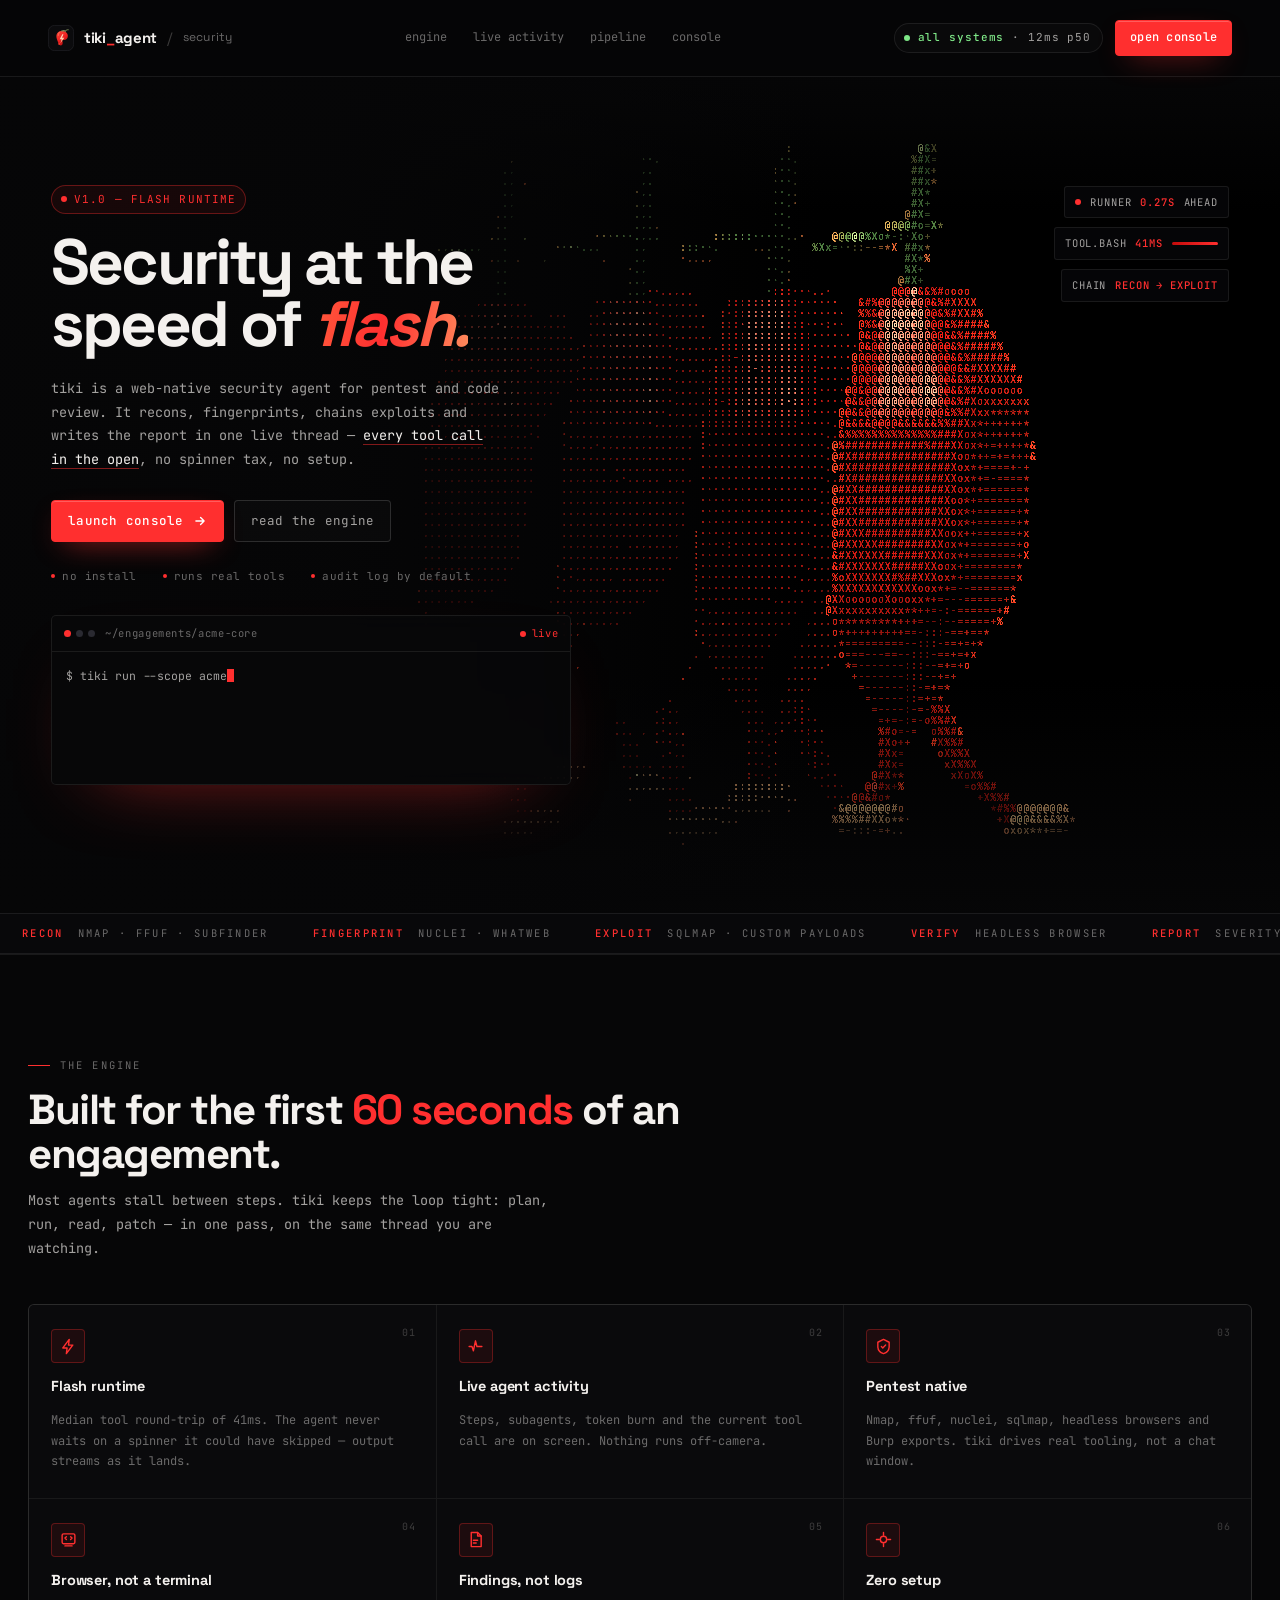
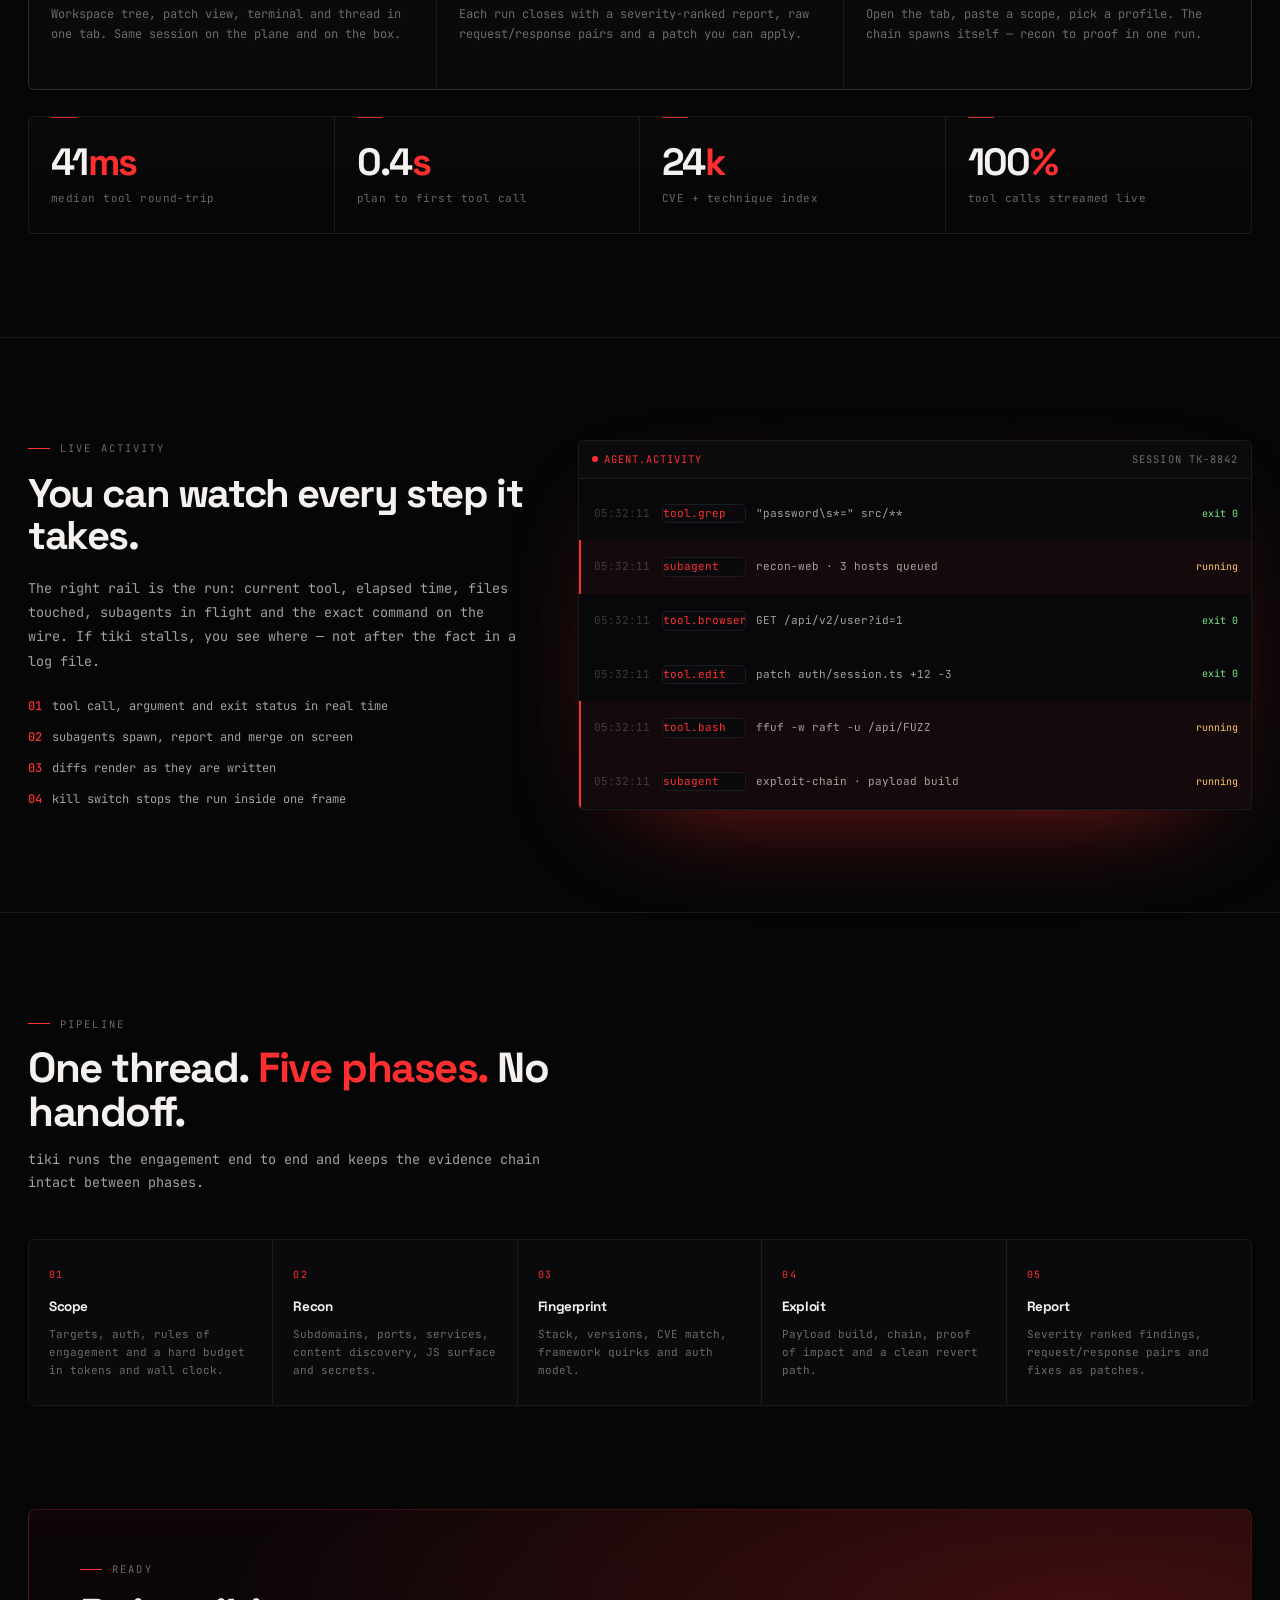
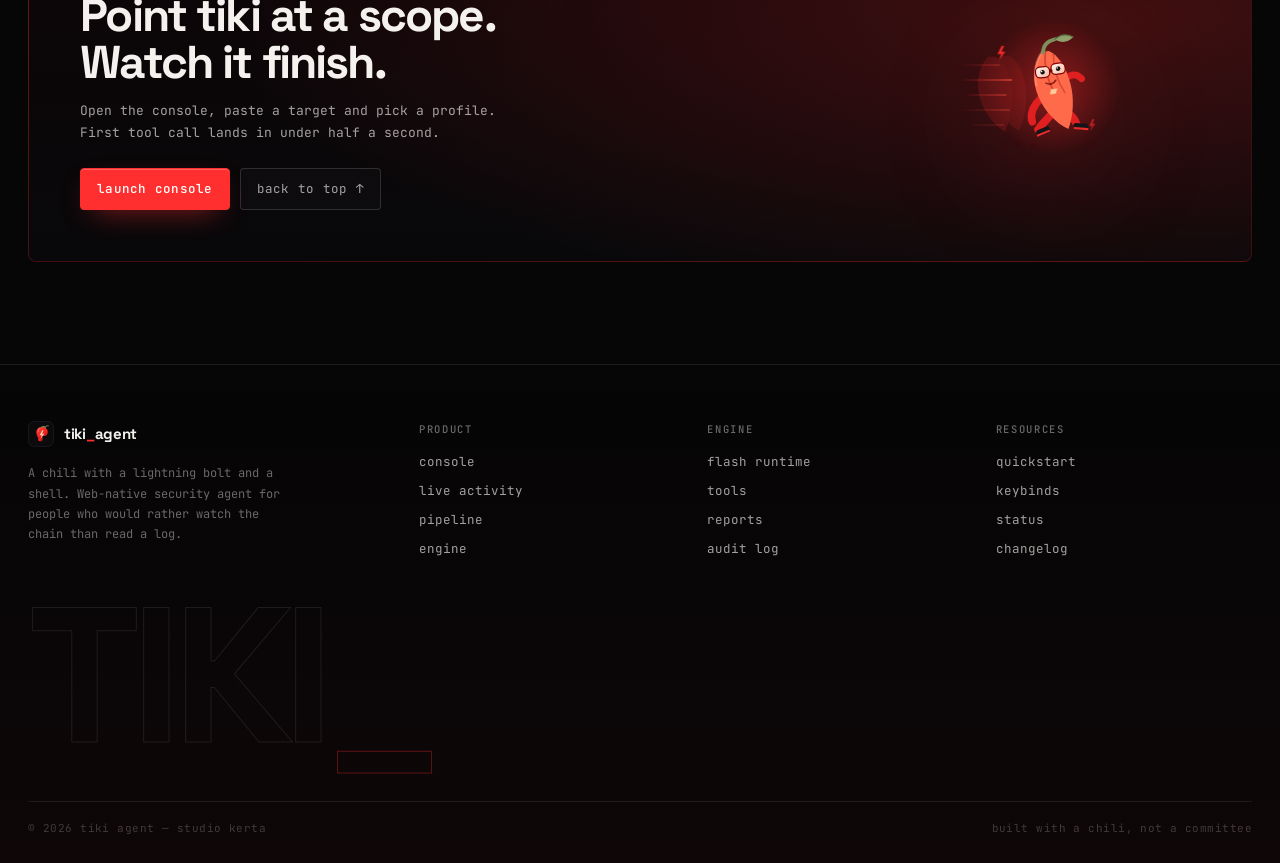
==== commit 5ffd2ed1: "fix: keep the chili runner inside its frame, mobile stage, tighter breadcrumb - scene framing now fi" ====
--- a/templates/tiki-agent/v2/index.html
+++ b/templates/tiki-agent/v2/index.html
@@ -297,7 +297,24 @@
   min-height: min(calc(100svh - 64px), 940px);
   isolation: isolate;
 }
-.hero-canvas { position: absolute; inset: 0; width: 100%; height: 100%; z-index: 0; }
+.hero-stage { position: absolute; inset: 0; z-index: 0; }
+.hero-canvas { position: absolute; inset: 0; width: 100%; height: 100%; }
+
+/* ---------- non-webgl fallback ---------- */
+.hero-fallback { display: none; position: absolute; right: 2%; top: 50%; transform: translateY(-50%); width: min(44vw, 540px); aspect-ratio: 440 / 360; pointer-events: none; }
+.hero.no-webgl .hero-fallback { display: block; }
+.hero.no-webgl .hero-canvas { display: none; }
+.hero.no-webgl .hero-stage { background: radial-gradient(52% 52% at 62% 54%, rgba(255, 47, 47, 0.14), transparent 72%); }
+.hero-fallback img { position: absolute; inset: 0; width: 100%; height: 100%; object-fit: contain; }
+.fb-ghost { opacity: 0.16; filter: blur(1px); }
+.fb-ghost.g1 { transform: translateX(-10%); }
+.fb-ghost.g2 { transform: translateX(-19%); opacity: 0.07; }
+.fb-run { animation: fb-bob 1.15s ease-in-out infinite alternate; }
+@keyframes fb-bob { to { transform: translate(-1%, -2%); } }
+@media (max-width: 1100px) {
+  .hero-fallback { width: 40vw; right: -4%; opacity: 0.6; }
+}
+@media (prefers-reduced-motion: reduce) { .fb-run { animation: none; } }
 .hero-scrim {
   position: absolute; inset: 0; z-index: 1; pointer-events: none;
   background:
@@ -557,14 +574,33 @@
   .hero-hud { display: none; }
 }
 @media (max-width: 900px) {
-  .hero { min-height: auto; padding-bottom: 40px; }
-  .hero-scrim {
-    background:
-      linear-gradient(180deg, rgba(6,6,7,.55) 0%, rgba(6,6,7,.2) 22%, rgba(6,6,7,.86) 52%, rgba(6,6,7,.98) 72%),
-      radial-gradient(70% 50% at 70% 20%, transparent, rgba(6,6,7,.6));
-  }
+  .hero {
+    min-height: auto;
+    flex-direction: column;
+    align-items: stretch;
+    padding-top: 24px;
+    padding-bottom: 44px;
+  }
+  .hero-body { order: 1; }
+  .hero-stage {
+    position: relative;
+    order: 2;
+    inset: auto;
+    width: 100%;
+    aspect-ratio: 5 / 4;
+    margin-top: 22px;
+    border: 1px solid var(--line);
+    border-radius: 8px;
+    background: #060607;
+    overflow: hidden;
+  }
+  .hero-scrim { display: none; }
+  .hero-fallback { left: 5%; right: 5%; top: 4%; bottom: 4%; width: auto; transform: none; }
+  .hero.no-webgl .hero-stage { background: radial-gradient(60% 60% at 50% 50%, rgba(255, 47, 47, 0.16), transparent 74%); }
   .hero-copy { max-width: 100%; }
-  .hero h1 { font-size: clamp(38px, 9vw, 62px); }
+  .hero h1 { font-size: clamp(36px, 9vw, 58px); }
+  .term-card { margin-top: 22px; }
+  .hero-meta { margin-top: 18px; }
   .stats { grid-template-columns: repeat(2, minmax(0, 1fr)); }
   .stat:nth-child(2n) { border-right: 0; }
   .stat:nth-child(-n + 2) { border-bottom: 1px solid var(--line); }
@@ -578,24 +614,6 @@
   .term-card { margin-top: 24px; }
   .hero-meta { gap: 6px 18px; }
 }
-
-/* ---------- non-webgl fallback ---------- */
-.hero-fallback { display: none; position: absolute; right: 1%; top: 50%; transform: translateY(-50%); width: min(46vw, 580px); aspect-ratio: 440 / 360; z-index: 1; pointer-events: none; }
-.hero.no-webgl .hero-fallback { display: block; }
-.hero.no-webgl .hero-canvas { display: none; }
-.hero-fallback img { position: absolute; inset: 0; width: 100%; height: 100%; object-fit: contain; }
-.fb-ghost { opacity: 0.16; filter: blur(1px); }
-.fb-ghost.g1 { transform: translateX(-10%); }
-.fb-ghost.g2 { transform: translateX(-19%); opacity: 0.07; }
-.fb-run { animation: fb-bob 1.15s ease-in-out infinite alternate; }
-@keyframes fb-bob { to { transform: translate(-1%, -2%); } }
-@media (max-width: 1100px) {
-  .hero-fallback { width: 42vw; right: -6%; opacity: 0.55; }
-}
-@media (max-width: 900px) {
-  .hero-fallback { width: 74vw; right: -14%; top: 30%; opacity: 0.72; }
-}
-@media (prefers-reduced-motion: reduce) { .fb-run { animation: none; } }
 
 /* ============================================================
    tiki agent — console
@@ -628,13 +646,48 @@
 .topbar .brand .mark { width: 22px; height: 22px; }
 
 .crumbs {
-  display: flex; align-items: center; gap: 8px;
-  font-size: 11.5px; color: var(--muted);
-  padding-left: 16px; border-left: 1px solid var(--line);
-}
-.crumbs b { color: var(--ink-2); font-weight: 500; }
-.crumbs .sep { color: var(--faint); }
-.crumbs .modified { color: var(--warn); font-size: 10px; }
+  display: flex;
+  align-items: center;
+  gap: 7px;
+  min-width: 0;
+  max-width: min(44vw, 560px);
+  margin-left: 4px;
+  padding: 5px 10px 5px 9px;
+  border: 1px solid var(--line);
+  border-radius: 5px;
+  background: rgba(255, 255, 255, 0.02);
+  font-size: 11px;
+  line-height: 1.2;
+  color: var(--muted);
+}
+.crumbs:hover { border-color: var(--line-2); }
+.crumb-ico { width: 13px; height: 13px; flex: none; color: var(--faint); }
+.crumbs .crumb { min-width: 0; overflow: hidden; text-overflow: ellipsis; white-space: nowrap; }
+.crumbs .crumb.root { flex: 0 0 auto; color: var(--faint); }
+.crumbs .crumb.strong { color: var(--ink); font-weight: 500; }
+.crumbs .crumb.sid { color: var(--muted); flex: 0 1 auto; }
+.crumbs .sep { flex: none; color: #35353e; user-select: none; }
+.crumbs .dirty {
+  flex: none;
+  display: inline-flex;
+  align-items: center;
+  gap: 5px;
+  margin-left: 2px;
+  padding: 1px 7px 1px 6px;
+  border: 1px solid rgba(255, 204, 102, 0.22);
+  border-radius: 99px;
+  background: rgba(255, 204, 102, 0.06);
+  color: var(--warn);
+  font-size: 9.5px;
+  letter-spacing: 0.04em;
+  white-space: nowrap;
+}
+.crumbs .dirty::before {
+  content: "";
+  width: 4px; height: 4px; border-radius: 50%;
+  background: var(--warn);
+  box-shadow: 0 0 6px rgba(255, 204, 102, 0.75);
+}
 
 .topbar .grow { flex: 1; }
 
@@ -685,10 +738,11 @@
 .rail-head button:hover { color: var(--red); }
 
 .session {
-  display: flex; align-items: center; gap: 8px;
+  display: flex; align-items: center; gap: 8px; min-width: 0;
   padding: 7px 8px; border-radius: 4px; font-size: 11.5px; color: var(--ink-2);
   cursor: pointer; border-left: 2px solid transparent;
 }
+.session .nm { min-width: 0; overflow: hidden; text-overflow: ellipsis; white-space: nowrap; }
 .session:hover { background: rgba(255, 255, 255, 0.03); }
 .session.active { background: rgba(255, 47, 47, 0.07); border-left-color: var(--red); color: var(--ink); }
 .session .dot { width: 5px; height: 5px; background: var(--faint); box-shadow: none; animation: none; }
@@ -703,7 +757,8 @@
 }
 .tree-row:hover { background: rgba(255, 255, 255, 0.035); }
 .tree-row.active { background: rgba(255, 47, 47, 0.09); color: var(--ink); }
-.tree-row .fav { width: 12px; text-align: center; color: var(--faint); }
+.tree-row .fav { width: 12px; text-align: center; color: var(--faint); flex: none; }
+.tree-row .nm { min-width: 0; overflow: hidden; text-overflow: ellipsis; white-space: nowrap; }
 .tree-row.folder { color: var(--muted); font-size: 11px; letter-spacing: 0.02em; }
 .tree-row .mod { margin-left: auto; width: 5px; height: 5px; border-radius: 50%; background: var(--warn); }
 .tree-row .add { margin-left: auto; width: 5px; height: 5px; border-radius: 50%; background: var(--ok); }
@@ -723,7 +778,10 @@
   border-bottom: 1px solid var(--line);
   background: rgba(8, 8, 10, 0.6);
 }
-.thread-head h1 { font-size: 13px; font-family: var(--mono); font-weight: 500; letter-spacing: 0; }
+.thread-head h1 {
+  font-size: 13px; font-family: var(--mono); font-weight: 500; letter-spacing: 0;
+  min-width: 0; overflow: hidden; text-overflow: ellipsis; white-space: nowrap;
+}
 .thread-head .sev {
   font-size: 9.5px; letter-spacing: 0.12em; text-transform: uppercase;
   color: var(--red); border: 1px solid rgba(255, 47, 47, 0.35); background: rgba(255, 47, 47, 0.08);
@@ -800,7 +858,7 @@
 .tool .nm { color: var(--ink); font-weight: 500; }
 .tool .ar {
   color: var(--muted); font-size: 10.8px;
-  overflow: hidden; text-overflow: ellipsis; white-space: nowrap; flex: 1;
+  overflow: hidden; text-overflow: ellipsis; white-space: nowrap; flex: 1; min-width: 0;
 }
 .tool .st {
   font-size: 9.5px; letter-spacing: 0.06em; padding: 2px 6px; border-radius: 3px;
@@ -1046,7 +1104,9 @@
     display: flex; position: fixed; right: 0; top: 56px; bottom: 26px; width: min(340px, 92vw); z-index: 30;
     box-shadow: -30px 0 60px -30px rgba(0, 0, 0, 0.9);
   }
-  .crumbs { display: none; }
+  .crumbs { max-width: 34vw; padding: 4px 8px; font-size: 10.5px; }
+  .crumbs .root, .crumbs .sep, .crumbs .sid, .crumbs .dirty { display: none; }
+  .crumbs .crumb.strong { flex: 1 1 auto; }
   .stream { padding: 8px 14px 20px; }
   .composer { padding: 10px 14px 12px; }
   .thread-head { padding: 10px 14px; }
@@ -1071,6 +1131,21 @@
   .thread-head h1 { font-size: 12px; }
   .tool .ar { display: none; }
   .statusbar { gap: 10px; }
+}
+
+@media (max-width: 560px) {
+  .topbar { gap: 7px; padding: 0 9px; }
+  .topbar .brand span { display: none; }
+  .topbar .brand { gap: 0; }
+  .crumbs { max-width: 44vw; }
+  .chip { height: 32px; padding: 0 9px; }
+  .icon-btn { width: 34px; height: 34px; }
+  .thread-head .tool-mini { display: none; }
+  .thread-head { gap: 8px; }
+  .composer textarea { font-size: 16px; line-height: 1.5; }
+  .composer-bar { padding: 6px 8px 8px; }
+  .pchip { height: 26px; }
+  .send { height: 30px; }
 }
 
 
@@ -1227,11 +1302,13 @@
 
 <main>
   <section class="hero" id="top">
-    <canvas class="hero-canvas" id="hero-ascii" aria-hidden="true"></canvas>
-    <div class="hero-fallback" aria-hidden="true">
-      <svg class="fb-ghost g2 art" aria-hidden="true"><use href="#tiki-mascot"/></svg>
-      <svg class="fb-ghost g1 art" aria-hidden="true"><use href="#tiki-mascot"/></svg>
-      <svg class="fb-run art" aria-hidden="true"><use href="#tiki-mascot"/></svg>
+    <div class="hero-stage">
+      <canvas class="hero-canvas" id="hero-ascii" aria-hidden="true"></canvas>
+      <div class="hero-fallback" aria-hidden="true">
+        <svg class="fb-ghost g2 art" aria-hidden="true"><use href="#tiki-mascot"/></svg>
+        <svg class="fb-ghost g1 art" aria-hidden="true"><use href="#tiki-mascot"/></svg>
+        <svg class="fb-run art" aria-hidden="true"><use href="#tiki-mascot"/></svg>
+      </div>
     </div>
     <div class="hero-scrim"></div>
 
@@ -1458,14 +1535,15 @@
     <svg class="mark" aria-hidden="true"><use href="#tiki-mark"/></svg>
     <span>tiki<b>_</b>agent</span>
   </a>
-  <div class="crumbs">
-    <span>workspace</span>
+  <nav class="crumbs" aria-label="workspace path" title="workspace / acme-core / tk-8842">
+    <svg class="crumb-ico" viewBox="0 0 24 24" fill="none" stroke="currentColor" stroke-width="1.8" stroke-linejoin="round" aria-hidden="true"><path d="M3 7.5A1.5 1.5 0 0 1 4.5 6h4l1.7 2h9.3A1.5 1.5 0 0 1 21 9.5v8A1.5 1.5 0 0 1 19.5 19h-15A1.5 1.5 0 0 1 3 17.5z"/></svg>
+    <span class="crumb root">workspace</span>
     <span class="sep">/</span>
-    <b>acme-core</b>
+    <span class="crumb strong">acme-core</span>
     <span class="sep">/</span>
-    <span>tk-8842</span>
-    <span class="modified">● 3 files changed</span>
-  </div>
+    <span class="crumb sid">tk-8842</span>
+    <span class="dirty">3 files</span>
+  </nav>
   <div class="grow"></div>
 
   <button class="chip" id="modelChip" title="switch model">
@@ -1488,27 +1566,27 @@
     <div class="rail-block">
       <div class="rail-head"><span>sessions</span><button title="new session">+</button></div>
       <div id="sessionList">
-        <div class="session active"><span class="dot"></span> auth bypass → rce <span class="meta">now</span></div>
-        <div class="session"><span class="dot"></span> api surface review <span class="meta">2h</span></div>
-        <div class="session"><span class="dot"></span> subdomain sweep <span class="meta">1d</span></div>
-        <div class="session"><span class="dot"></span> s3 bucket audit <span class="meta">3d</span></div>
+        <div class="session active"><span class="dot"></span><span class="nm">auth bypass → rce</span><span class="meta">now</span></div>
+        <div class="session"><span class="dot"></span><span class="nm">api surface review</span><span class="meta">2h</span></div>
+        <div class="session"><span class="dot"></span><span class="nm">subdomain sweep</span><span class="meta">1d</span></div>
+        <div class="session"><span class="dot"></span><span class="nm">s3 bucket audit</span><span class="meta">3d</span></div>
       </div>
     </div>
 
     <div class="rail-block scroll">
       <div class="rail-head"><span>workspace</span><button title="collapse">–</button></div>
       <div class="tree">
-        <div class="tree-row folder"><span class="fav">▾</span> engagements/acme-core</div>
-        <div class="tree-row folder"><span class="fav">▾</span> &nbsp;recon</div>
-        <div class="tree-row"><span class="fav">·</span> &nbsp;&nbsp;hosts.txt</div>
-        <div class="tree-row"><span class="fav">·</span> &nbsp;&nbsp;nmap.xml</div>
-        <div class="tree-row folder"><span class="fav">▾</span> &nbsp;src</div>
-        <div class="tree-row"><span class="fav">·</span> &nbsp;&nbsp;auth/session.ts<span class="mod"></span></div>
-        <div class="tree-row active"><span class="fav">·</span> &nbsp;&nbsp;api/v2/user.ts<span class="mod"></span></div>
-        <div class="tree-row"><span class="fav">·</span> &nbsp;&nbsp;middleware/cors.ts</div>
-        <div class="tree-row folder"><span class="fav">▸</span> &nbsp;reports</div>
-        <div class="tree-row"><span class="fav">·</span> &nbsp;&nbsp;scope.yaml</div>
-        <div class="tree-row"><span class="fav">·</span> &nbsp;&nbsp;tiki.toml<span class="add"></span></div>
+        <div class="tree-row folder"><span class="fav">▾</span><span class="nm">engagements/acme-core</span></div>
+        <div class="tree-row folder"><span class="fav">▾</span><span class="nm">recon</span></div>
+        <div class="tree-row"><span class="fav">·</span><span class="nm">hosts.txt</span></div>
+        <div class="tree-row"><span class="fav">·</span><span class="nm">nmap.xml</span></div>
+        <div class="tree-row folder"><span class="fav">▾</span><span class="nm">src</span></div>
+        <div class="tree-row"><span class="fav">·</span><span class="nm">auth/session.ts</span><span class="mod"></span></div>
+        <div class="tree-row active"><span class="fav">·</span><span class="nm">api/v2/user.ts</span><span class="mod"></span></div>
+        <div class="tree-row"><span class="fav">·</span><span class="nm">middleware/cors.ts</span></div>
+        <div class="tree-row folder"><span class="fav">▸</span><span class="nm">reports</span></div>
+        <div class="tree-row"><span class="fav">·</span><span class="nm">scope.yaml</span></div>
+        <div class="tree-row"><span class="fav">·</span><span class="nm">tiki.toml</span><span class="add"></span></div>
       </div>
     </div>
 
@@ -1772,7 +1850,8 @@
       canvas.style.background =
         "radial-gradient(42% 46% at 62% 54%, rgba(255,47,47,.22), rgba(120,10,10,.10) 45%, transparent 72%)";
       canvas.classList.add("ascii-off");
-      if (canvas.parentElement) canvas.parentElement.classList.add("no-webgl");
+      const host = canvas.closest(".hero, .mini") || canvas.parentElement;
+      if (host) host.classList.add("no-webgl");
       return { ok: false, setActivity() {}, dispose() {} };
     }
 
@@ -2048,7 +2127,13 @@
   }
   vec4 renderScene(vec2 uv, vec2 res){
     float A = (res.x / res.y) * 0.60;
-    vec2 cen = mix(vec2(0.700, 0.520), vec2(0.5, 0.5), uStyle);
+    float visH = 0.824;
+    float visW = visH * A;
+    float sc = min(mix(0.532, 0.512, uStyle), 0.62 * visW);
+    float cenWide = mix(0.56, 0.70, smoothstep(0.9, 1.9, A));
+    float cenX = mix(0.60, cenWide, smoothstep(0.85, 1.15, A));
+    cenX = mix(cenX, 0.5, uStyle);
+    vec2 cen = vec2(cenX, 0.477);
     vec2 sp = (uv - cen) * vec2(A, 1.0);
 
     vec3 ro = vec3(0.0, 0.02, 4.2);
@@ -2074,7 +2159,6 @@
     float ph = t * run;
     float bob = sin(t * 15.0) * 0.035 * (0.7 + uAct);
     vec3 pos = vec3(0.0, bob, 0.0);
-    float sc = mix(0.58, 0.52, uStyle);
     float lean = 0.16 + 0.04 * uAct;
     float best = 0.0;
 
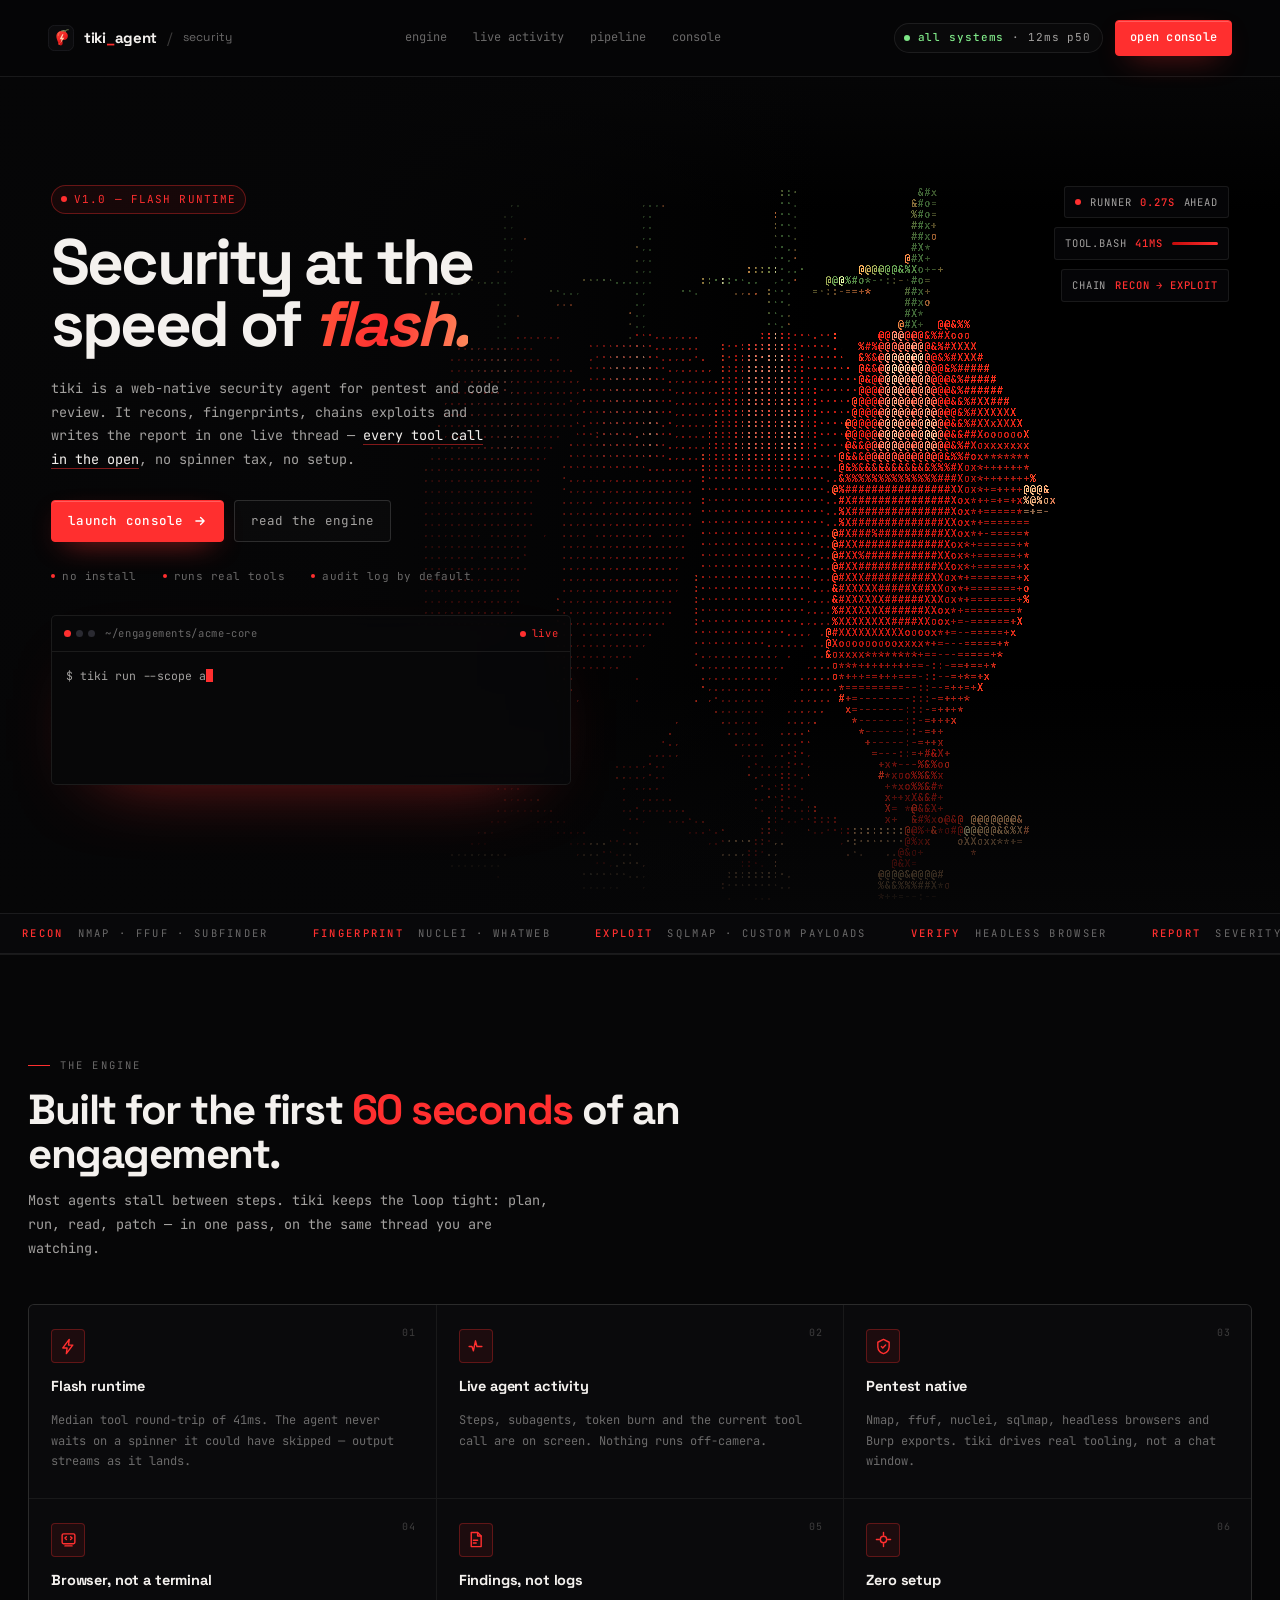
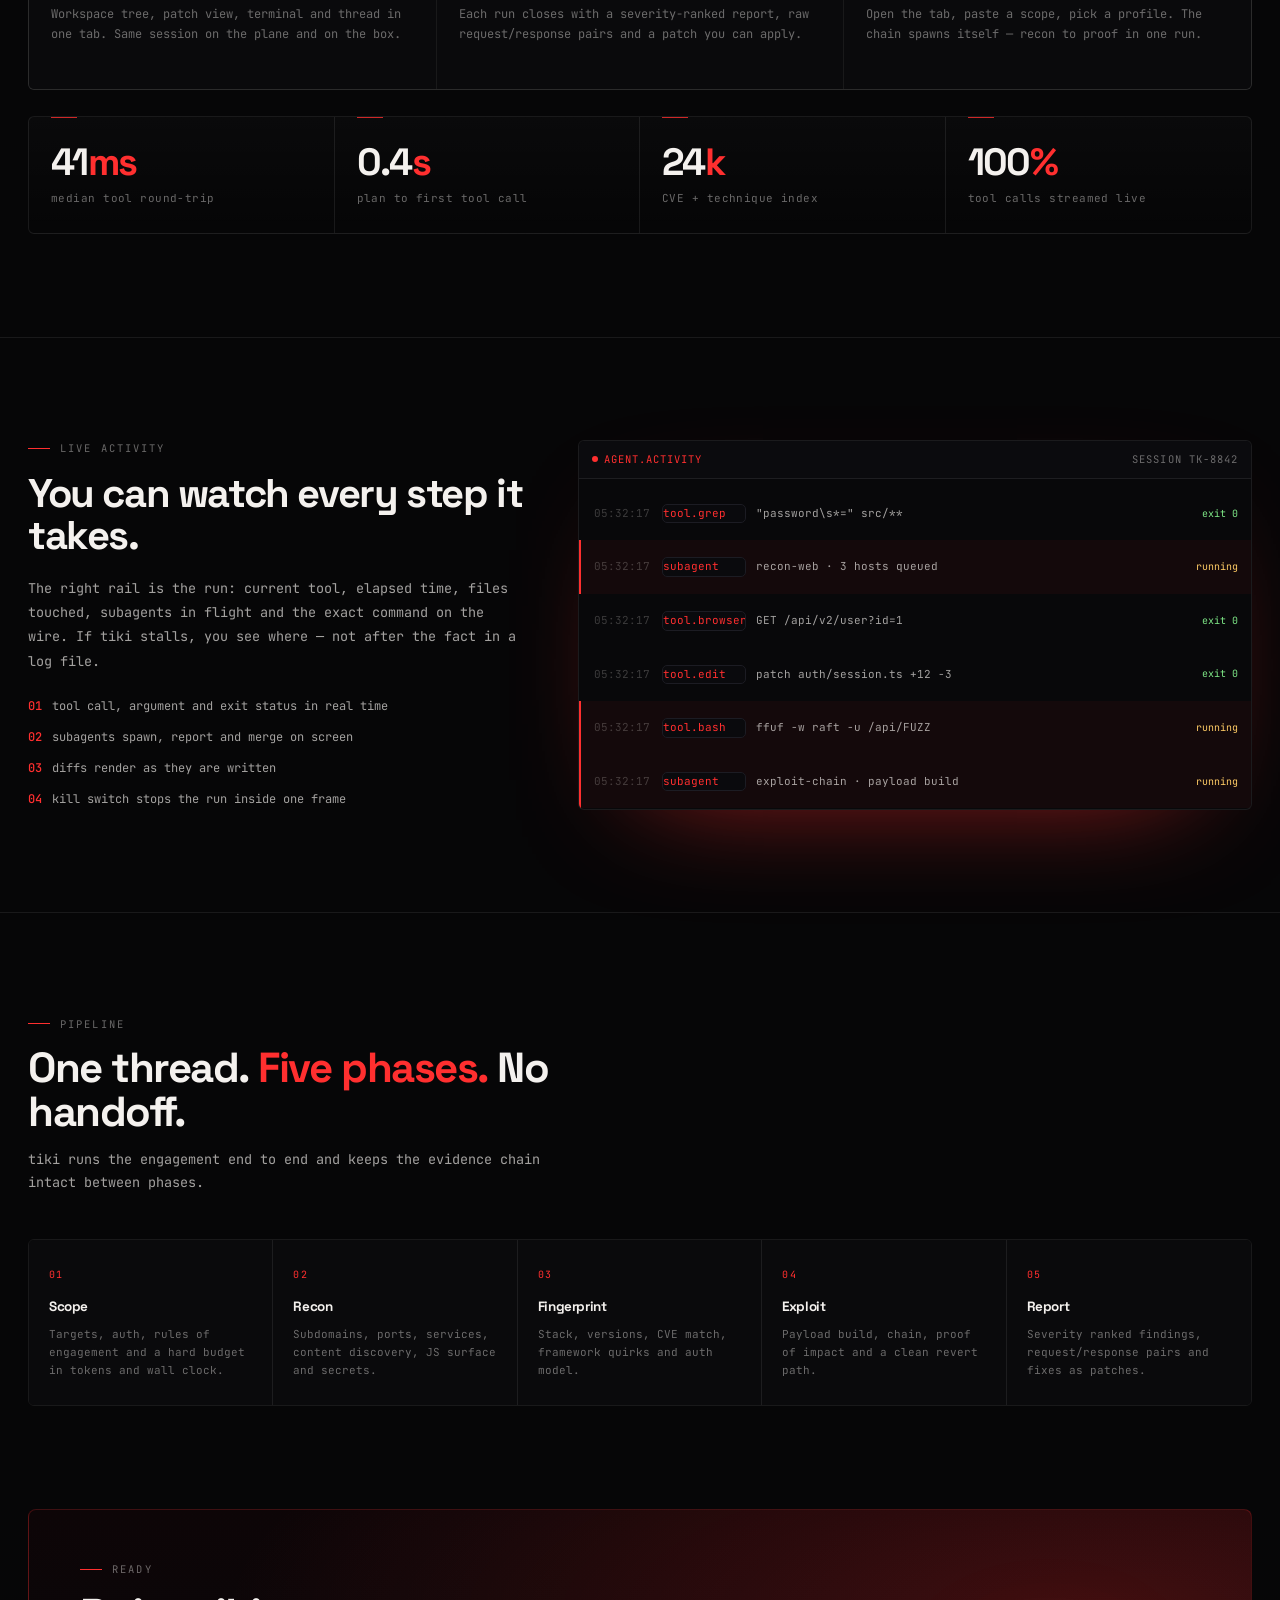
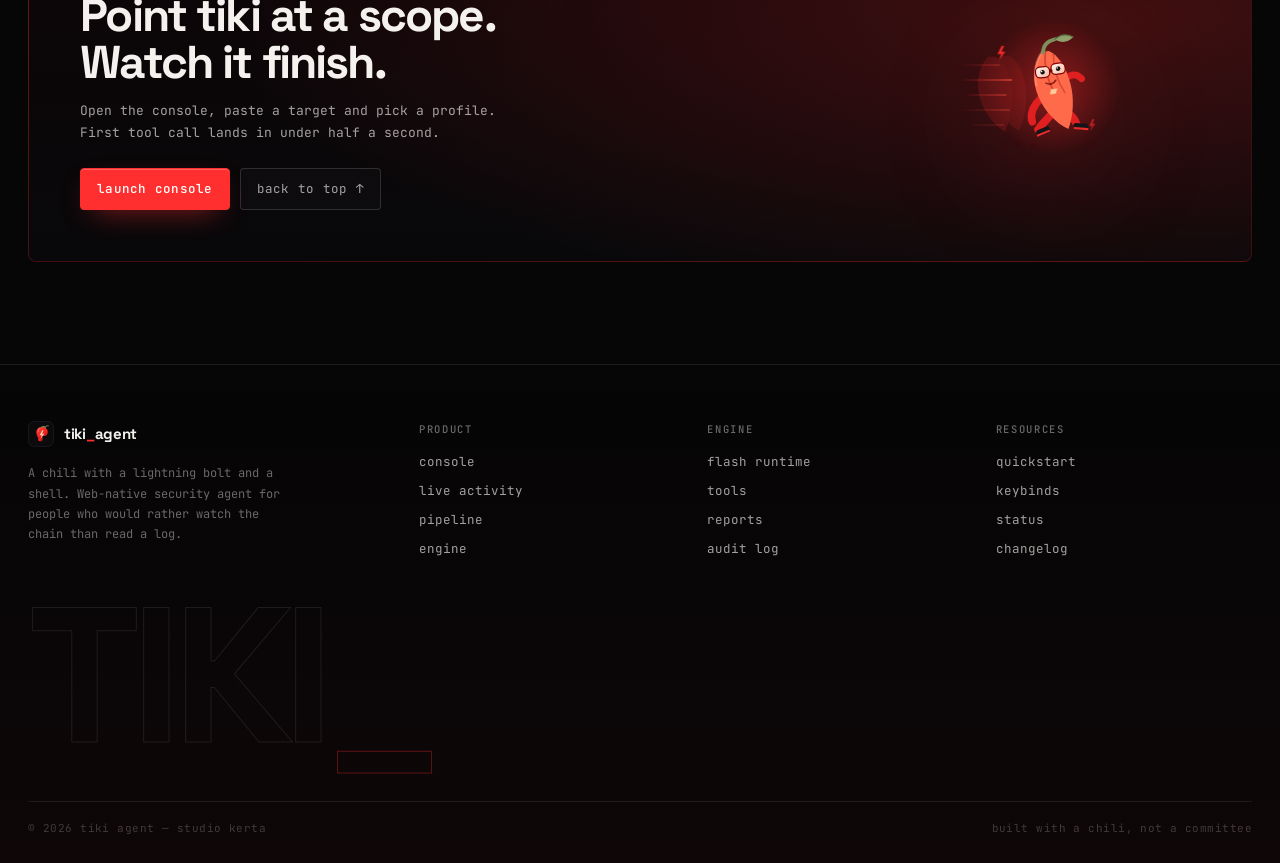
==== commit 750042c3: "feat: give the chili a face and arms, framing untouched" ====
--- a/templates/tiki-agent/v2/index.html
+++ b/templates/tiki-agent/v2/index.html
@@ -2040,6 +2040,9 @@
 
   float spineX(float ty){ return 0.38 * sin(ty * 1.70); }
   float spineZ(float ty){ return 0.22 * sin(ty * 2.20); }
+  float radAt(float ty){
+    return (0.016 + 0.340 * smoothstep(0.0, 0.42, ty)) * (1.0 - 0.42 * smoothstep(0.70, 1.0, ty));
+  }
 
   vec2 mapChar(vec3 p, float ph){
     vec2 res = vec2(1e5, 0.0);
@@ -2073,6 +2076,46 @@
       if (dl < res.x) res = vec2(dl, 4.0);
       float df = sdCap(p, foot, foot + vec3(0.14, -0.01, 0.0), 0.058);
       if (df < res.x) res = vec2(df, 5.0);
+    }
+
+    // arms: counter-swing against the legs, fists pumped forward
+    if (p.y > -0.40 && p.y < 0.52){
+      for (int i = 0; i < 2; i++){
+        float side = i == 0 ? -1.0 : 1.0;
+        float a = ph + 3.14159265 * float(i) + 3.14159265;
+        float sn = sin(a);
+        float cs = cos(a);
+        vec3 sh = vec3(spineX(0.74) + 0.200 * side, 0.240, spineZ(0.74) + 0.030);
+        vec3 el = sh + vec3(0.090 * sn * side, -0.170, 0.100 * max(cs, 0.0));
+        vec3 hd = el + vec3(0.120 * sn * side, -0.120 + 0.100 * max(0.0, -cs), 0.080);
+        float da = min(sdCap(p, sh, el, 0.045), sdCap(p, el, hd, 0.040));
+        if (da < res.x) res = vec2(da, 9.0);
+        float dfist = length(p - hd) - 0.062;
+        if (dfist < res.x) res = vec2(dfist, 10.0);
+      }
+    }
+
+    // face: sclera + tracking pupil + angry brow, with a slow blink
+    if (p.y > 0.05 && p.y < 0.50 && p.z > 0.02){
+      float lid = 1.0 - 0.90 * (1.0 - smoothstep(0.0, 0.045, fract(ph * 0.0222)));
+      float fty = 0.745;
+      float fdx = 0.122;
+      float frr = radAt(fty);
+      float fz = sqrt(max(frr * frr - fdx * fdx, 0.0));
+      for (int i = 0; i < 2; i++){
+        float side = i == 0 ? -1.0 : 1.0;
+        vec3 ec = vec3(spineX(fty) + fdx * side, fty * 1.75 - 1.05, fz - 0.030);
+        float dEye = sdEllip(p - ec, vec3(0.086, 0.104 * lid, 0.075));
+        if (dEye < res.x) res = vec2(dEye, 6.0);
+        vec3 pc = ec + vec3(0.010 * side, -0.008, 0.062);
+        vec3 pq = (p - pc) * vec3(1.0, 1.0 / max(lid, 0.05), 1.0);
+        float dPup = max(length(pq) - 0.042, dEye - 0.006);
+        if (dPup < res.x) res = vec2(dPup, 7.0);
+        vec3 bi = ec + vec3(-0.100 * side, 0.092, -0.006);
+        vec3 bo = ec + vec3(0.094 * side, 0.130, -0.006);
+        float dBw = sdCap(p, bi, bo, 0.028);
+        if (dBw < res.x) res = vec2(dBw, 8.0);
+      }
     }
     return res;
   }
@@ -2117,12 +2160,18 @@
     if (mat > 1.5 && mat < 2.5) base = vec3(0.26, 0.44, 0.22);
     else if (mat > 2.5 && mat < 3.5) base = vec3(0.34, 0.58, 0.28);
     else if (mat > 3.5 && mat < 4.5) base = vec3(0.78, 0.08, 0.05);
-    else if (mat > 4.5) base = vec3(1.00, 0.74, 0.48);
+    else if (mat > 4.5 && mat < 5.5) base = vec3(1.00, 0.74, 0.48);
+    else if (mat > 5.5 && mat < 6.5) base = vec3(1.00, 0.98, 0.96);
+    else if (mat > 6.5 && mat < 7.5) base = vec3(0.02, 0.01, 0.02);
+    else if (mat > 7.5 && mat < 8.5) base = vec3(0.30, 0.04, 0.03);
+    else if (mat > 8.5 && mat < 9.5) base = vec3(0.88, 0.09, 0.06);
+    else if (mat > 9.5) base = vec3(1.00, 0.72, 0.50);
 
     vec3 col = base * (0.30 + 0.75 * dif + fill)
              + spec * vec3(1.0, 0.80, 0.64)
              + rim * vec3(1.0, 0.26, 0.12);
     float a = clamp(0.04 + 0.95 * dif + fill + 0.80 * rim + spec * 0.85, 0.0, 1.0) * boost;
+    if (mat > 6.5 && mat < 7.5) a *= 0.38;
     return vec4(col, a);
   }
   vec4 renderScene(vec2 uv, vec2 res){
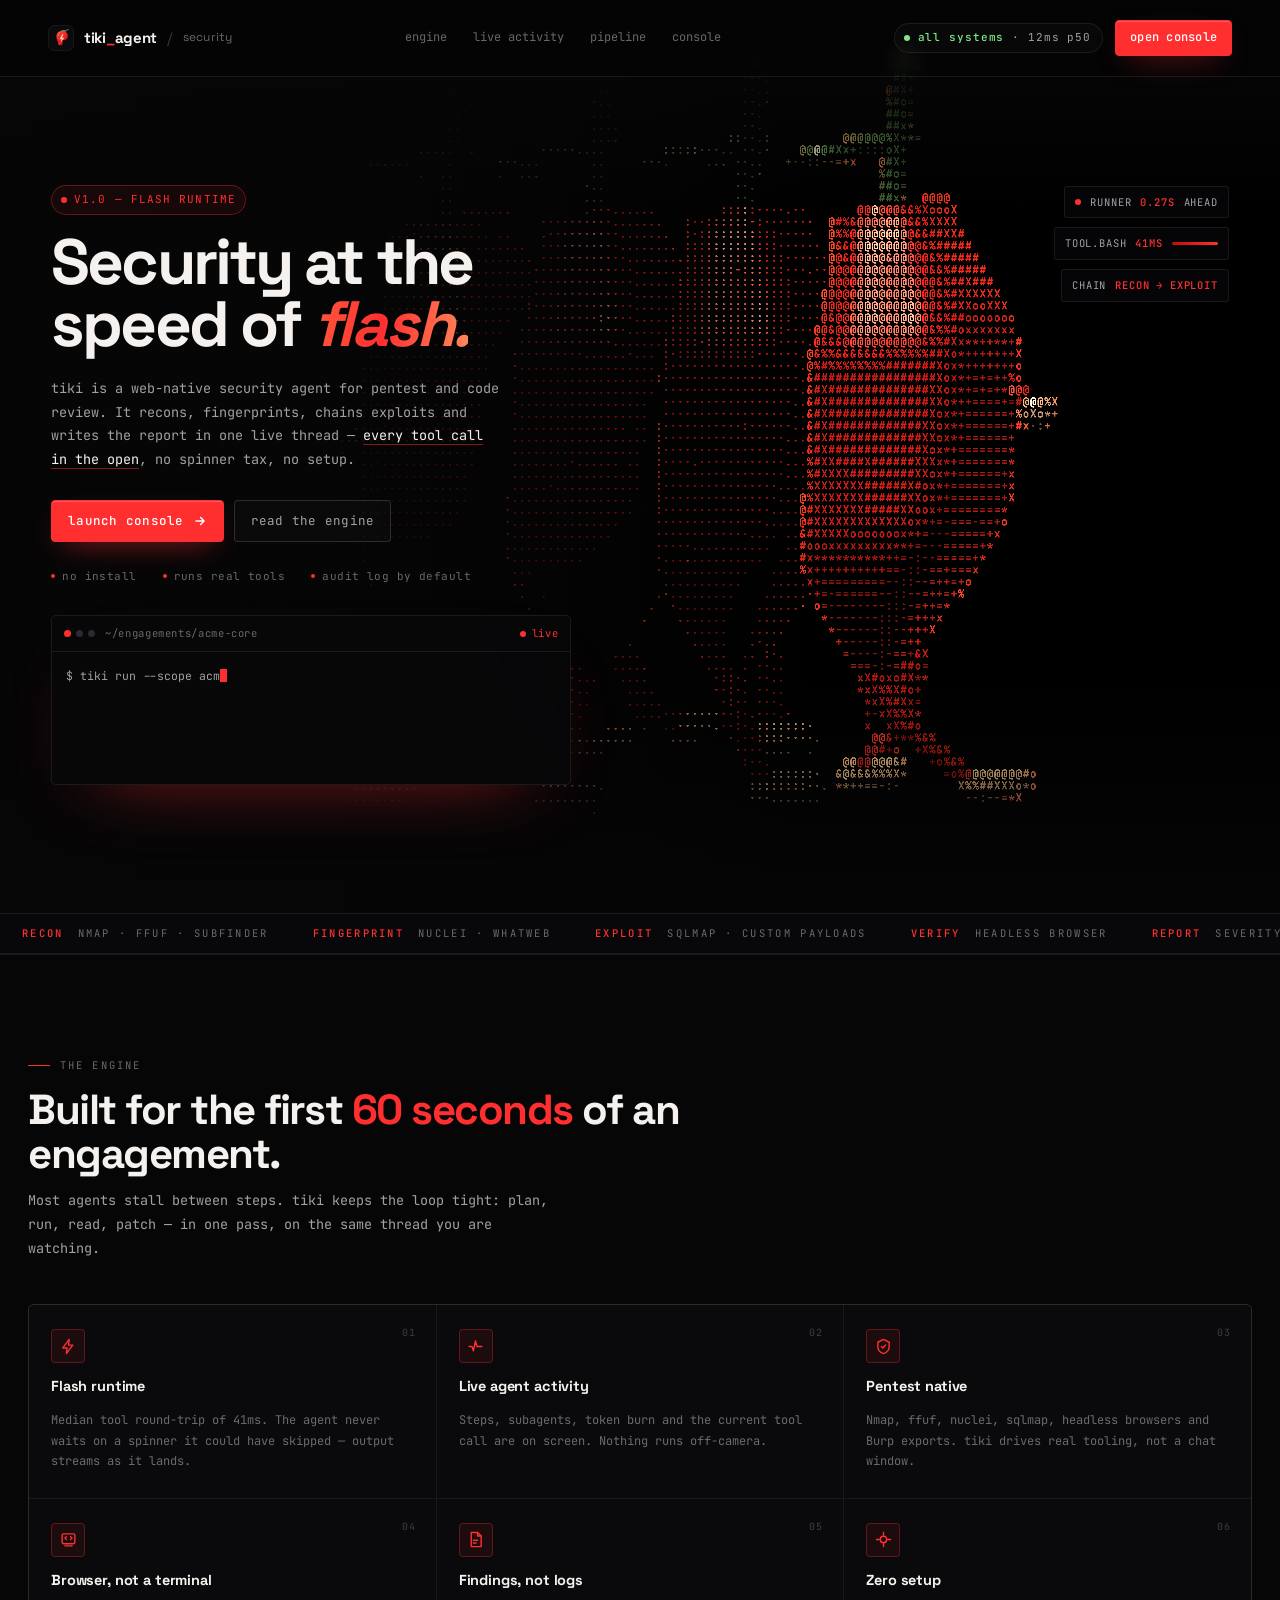
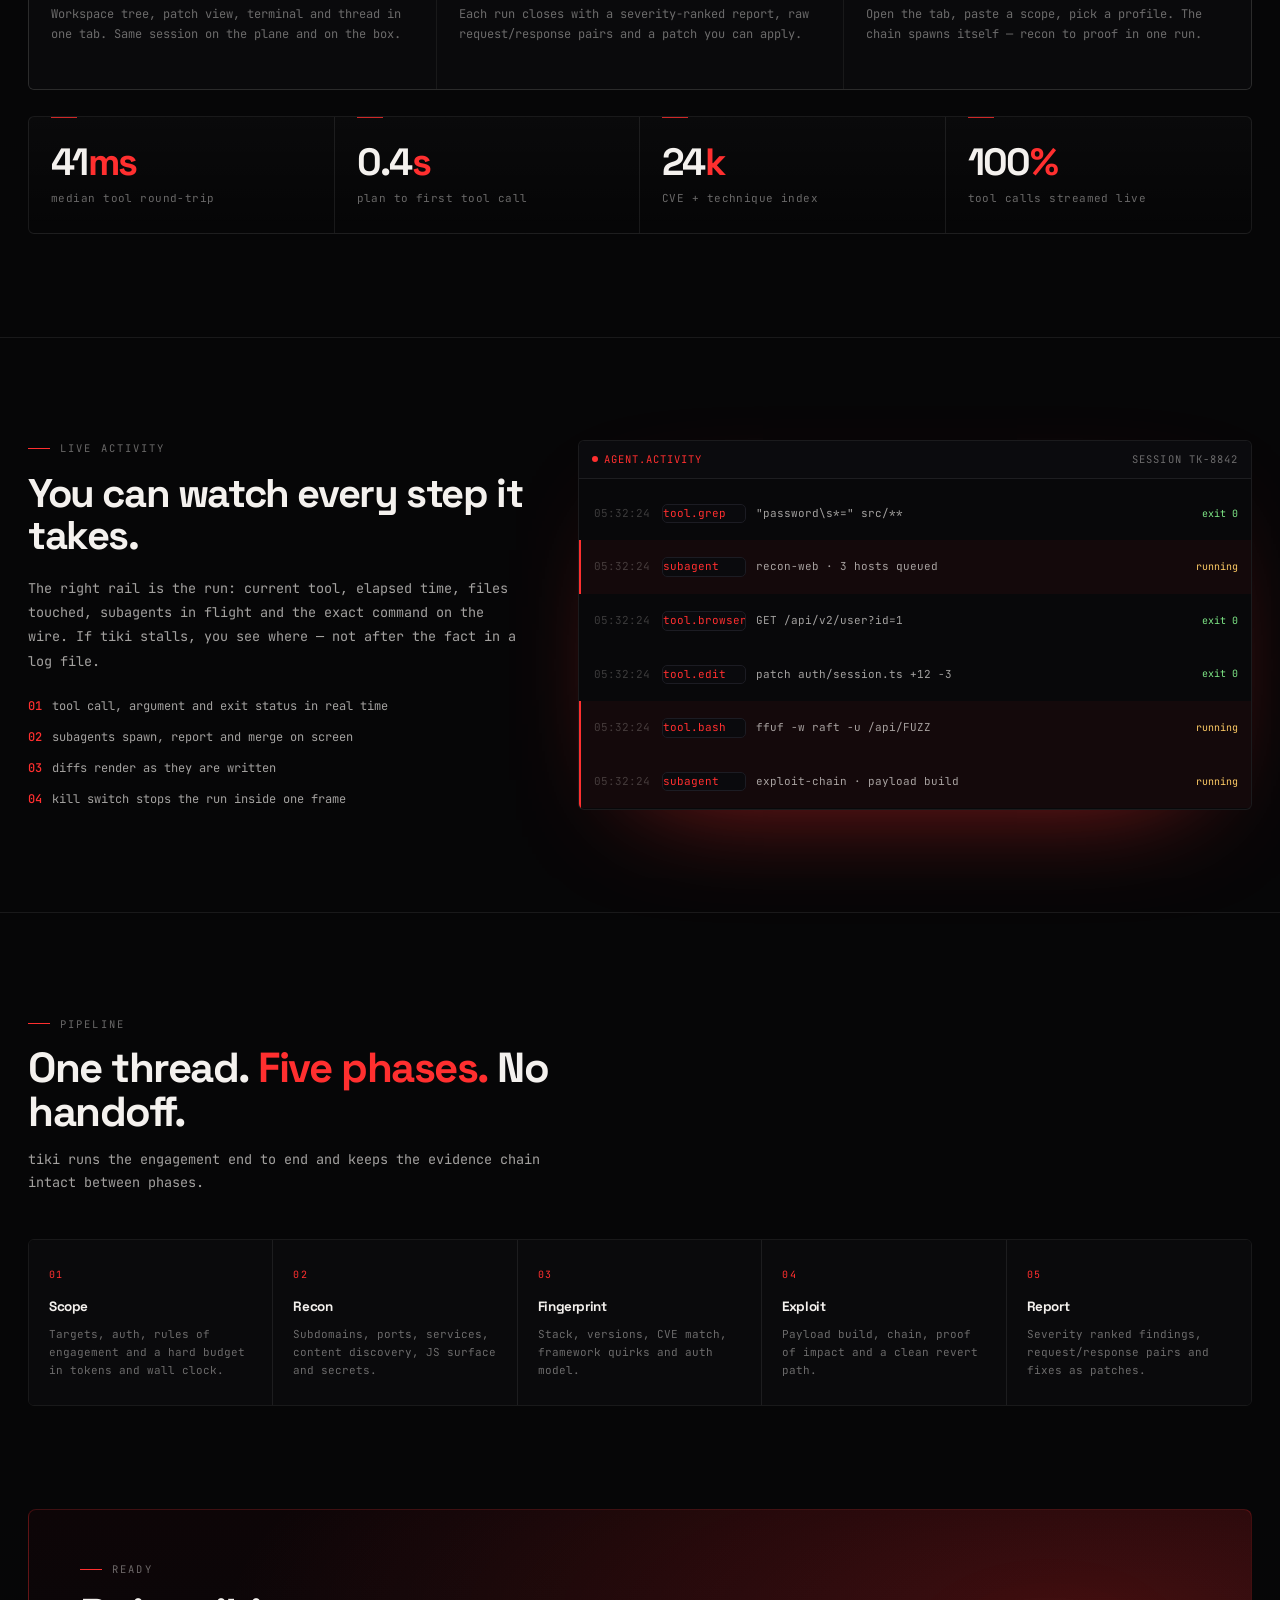
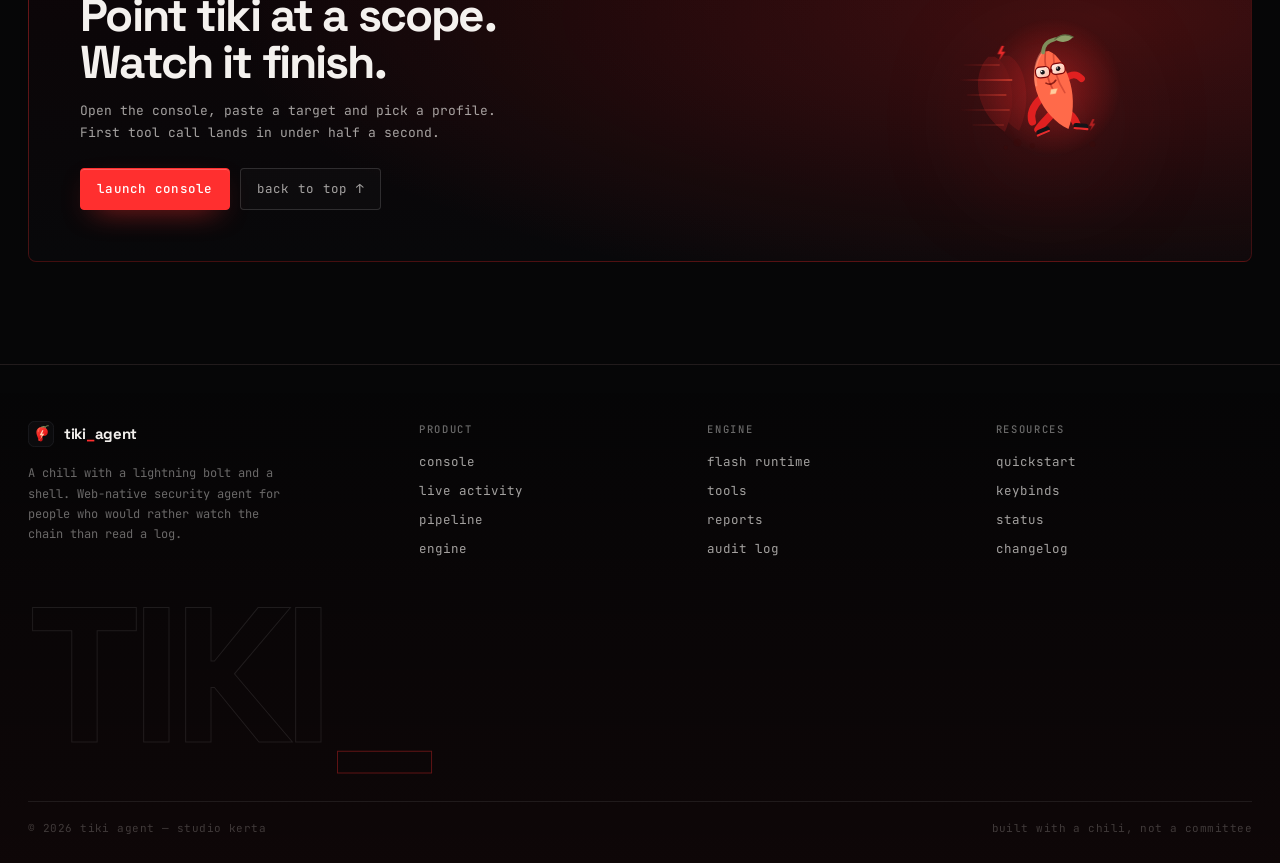
==== commit 8d450f2d: "fix: pin the chili in frame, float it as a page backdrop, lock mobile zoom, add wipe page transition" ====
--- a/templates/tiki-agent/v2/index.html
+++ b/templates/tiki-agent/v2/index.html
@@ -2,7 +2,7 @@
 <html lang="en">
 <head>
 <meta charset="utf-8" />
-<meta name="viewport" content="width=device-width, initial-scale=1" />
+<meta name="viewport" content="width=device-width, initial-scale=1, maximum-scale=1, user-scalable=no, viewport-fit=cover" />
 <title>tiki agent — security at the speed of flash</title>
 <meta name="description" content="tiki is a web-native security agent for pentest and code review. Landing page and console in one file." />
 <meta name="theme-color" content="#060607" />
@@ -59,6 +59,10 @@
 *::after { box-sizing: border-box; }
 
 html, body { margin: 0; padding: 0; }
+
+/* zoom is locked on purpose: the layout is device-adaptive, not scaled */
+html { -webkit-text-size-adjust: 100%; text-size-adjust: 100%; }
+body { touch-action: pan-y; overscroll-behavior-y: none; overflow-x: clip; }
 
 html { background: var(--bg); }
 
@@ -271,6 +275,67 @@
   .footer-bottom { flex-direction: column; align-items: flex-start; }
 }
 
+
+/* ============================================================
+   fixed ascii backdrop
+   ============================================================ */
+body { isolation: isolate; }
+.site-bg {
+  position: fixed; inset: 0;
+  width: 100%; height: 100%;
+  z-index: -1; pointer-events: none;
+}
+.no-webgl .site-bg { display: none; }
+
+/* ============================================================
+   page transition — skewed red sweep
+   ============================================================ */
+#wipe {
+  position: fixed; inset: -12% -30%;
+  z-index: 9999; pointer-events: none;
+  transform: translate3d(-125%, 0, 0) skewX(-9deg);
+  background: linear-gradient(94deg,
+    rgba(255, 47, 47, 0) 0%,
+    rgba(255, 47, 47, 0.88) 16%,
+    #ff2f2f 44%,
+    #ff6a4d 62%,
+    #f3ecea 100%);
+  transition: transform 0.42s cubic-bezier(0.66, 0, 0.24, 1);
+  will-change: transform;
+}
+#wipe::after {
+  content: ""; position: absolute; inset: 0;
+  background: repeating-linear-gradient(90deg, rgba(0, 0, 0, 0.1) 0 2px, transparent 2px 5px);
+  opacity: 0.45; mix-blend-mode: multiply;
+}
+#wipe.in { transform: translate3d(0, 0, 0) skewX(-9deg); }
+#wipe.out { transform: translate3d(125%, 0, 0) skewX(-9deg); }
+#wipe.hold { transition: none; }
+
+/* ============================================================
+   entrance choreography
+   ============================================================ */
+@keyframes rise { from { opacity: 0; transform: translateY(14px); } to { opacity: 1; transform: none; } }
+@keyframes dash { from { opacity: 0; transform: translateX(-18px) skewX(-6deg); } to { opacity: 1; transform: none; } }
+@keyframes wipeIn { from { opacity: 0; } to { opacity: 1; } }
+
+.enter .hero-copy > * { animation: rise 0.58s cubic-bezier(0.2, 0.7, 0.2, 1) both; }
+.enter .hero-copy > *:nth-child(1) { animation-delay: 0.02s; }
+.enter .hero-copy > *:nth-child(2) { animation-delay: 0.07s; }
+.enter .hero-copy > *:nth-child(3) { animation-delay: 0.13s; }
+.enter .hero-copy > *:nth-child(4) { animation-delay: 0.19s; }
+.enter .hero-copy .tag { animation: dash 0.55s cubic-bezier(0.2, 0.7, 0.2, 1) both; }
+.enter .term-card { animation: rise 0.68s 0.14s cubic-bezier(0.2, 0.7, 0.2, 1) both; }
+.enter .hero-hud { animation: wipeIn 0.9s 0.2s both; }
+
+@media (prefers-reduced-motion: reduce) {
+  #wipe { transition: none; }
+  .enter .hero-copy > *,
+  .enter .hero-copy .tag,
+  .enter .term-card,
+  .enter .hero-hud { animation: none; }
+}
+
 /* ============================================================
    tiki agent — landing
    ============================================================ */
@@ -297,14 +362,11 @@
   min-height: min(calc(100svh - 64px), 940px);
   isolation: isolate;
 }
-.hero-stage { position: absolute; inset: 0; z-index: 0; }
-.hero-canvas { position: absolute; inset: 0; width: 100%; height: 100%; }
+/* the ascii runner is a fixed backdrop (.site-bg) — the hero only carries the scrim */
 
 /* ---------- non-webgl fallback ---------- */
-.hero-fallback { display: none; position: absolute; right: 2%; top: 50%; transform: translateY(-50%); width: min(44vw, 540px); aspect-ratio: 440 / 360; pointer-events: none; }
-.hero.no-webgl .hero-fallback { display: block; }
-.hero.no-webgl .hero-canvas { display: none; }
-.hero.no-webgl .hero-stage { background: radial-gradient(52% 52% at 62% 54%, rgba(255, 47, 47, 0.14), transparent 72%); }
+.hero-fallback { display: none; position: absolute; right: 2%; top: 50%; transform: translateY(-50%); width: min(44vw, 540px); aspect-ratio: 440 / 360; pointer-events: none; z-index: 0; }
+.no-webgl .hero-fallback { display: block; }
 .hero-fallback img { position: absolute; inset: 0; width: 100%; height: 100%; object-fit: contain; }
 .fb-ghost { opacity: 0.16; filter: blur(1px); }
 .fb-ghost.g1 { transform: translateX(-10%); }
@@ -582,21 +644,12 @@
     padding-bottom: 44px;
   }
   .hero-body { order: 1; }
-  .hero-stage {
-    position: relative;
-    order: 2;
-    inset: auto;
-    width: 100%;
-    aspect-ratio: 5 / 4;
-    margin-top: 22px;
-    border: 1px solid var(--line);
-    border-radius: 8px;
-    background: #060607;
-    overflow: hidden;
-  }
-  .hero-scrim { display: none; }
-  .hero-fallback { left: 5%; right: 5%; top: 4%; bottom: 4%; width: auto; transform: none; }
-  .hero.no-webgl .hero-stage { background: radial-gradient(60% 60% at 50% 50%, rgba(255, 47, 47, 0.16), transparent 74%); }
+  .hero-scrim {
+    background:
+      linear-gradient(180deg, rgba(6, 6, 7, 0.94) 0%, rgba(6, 6, 7, 0.72) 38%, rgba(6, 6, 7, 0.9) 100%),
+      radial-gradient(70% 55% at 50% 46%, rgba(255, 47, 47, 0.16), transparent 72%);
+  }
+  .hero-fallback { left: 8%; right: 8%; top: auto; bottom: 6%; width: auto; height: 46%; transform: none; opacity: 0.4; }
   .hero-copy { max-width: 100%; }
   .hero h1 { font-size: clamp(36px, 9vw, 58px); }
   .term-card { margin-top: 22px; }
@@ -900,6 +953,10 @@
   transition: border-color 0.16s, box-shadow 0.16s;
 }
 .composer-box:focus-within { border-color: rgba(255, 47, 47, 0.45); box-shadow: 0 0 0 3px rgba(255, 47, 47, 0.07); }
+.enter .topbar { animation: dash 0.45s cubic-bezier(0.2, 0.7, 0.2, 1) both; }
+.enter .rail,
+.enter .thread-head { animation: rise 0.5s cubic-bezier(0.2, 0.7, 0.2, 1) both; }
+
 .composer textarea {
   width: 100%; display: block; resize: none; border: 0; outline: 0;
   background: transparent; color: var(--ink);
@@ -1142,17 +1199,39 @@
   .icon-btn { width: 34px; height: 34px; }
   .thread-head .tool-mini { display: none; }
   .thread-head { gap: 8px; }
-  .composer textarea { font-size: 16px; line-height: 1.5; }
+  .enter .topbar { animation: dash 0.45s cubic-bezier(0.2, 0.7, 0.2, 1) both; }
+.enter .rail,
+.enter .thread-head { animation: rise 0.5s cubic-bezier(0.2, 0.7, 0.2, 1) both; }
+
+.composer textarea { font-size: 16px; line-height: 1.5; }
   .composer-bar { padding: 6px 8px 8px; }
   .pchip { height: 26px; }
   .send { height: 30px; }
 }
 
 
+/* ---------- motion: stream + rail arrives, not pops ---------- */
+@keyframes flashRow { from { opacity: 0; transform: translateX(-6px); } to { opacity: 1; transform: none; } }
+.log .e { animation: flashRow 0.3s cubic-bezier(0.2, 0.7, 0.2, 1) both; }
+.log .e.done .v { color: var(--ok); }
+.log .e.hl .v { color: var(--red); }
+
+@media (max-width: 700px) {
+  .composer textarea { font-size: 16px; }  /* keeps iOS from zooming the field */
+}
+
+@media (prefers-reduced-motion: reduce) {
+  .enter .topbar,
+  .enter .rail,
+  .enter .thread-head,
+  .log .e { animation: none; }
+}
+
+
 /* ---- inline build: view router + svg assets ---- */
 .view[hidden] { display: none; }
 body.on-console { overflow: hidden; height: 100dvh; }
-#view-landing { min-height: 100dvh; background: var(--bg); }
+#view-landing { min-height: 100dvh; background: transparent; }
 .brand svg.mark { width: 26px; height: 26px; }
 .topbar .brand svg.mark { width: 22px; height: 22px; }
 .hero-fallback svg { position: absolute; inset: 0; width: 100%; height: 100%; }
@@ -1281,6 +1360,8 @@
 </svg>
 
 <div class="landing view" id="view-landing">
+<canvas class="site-bg" id="site-bg" aria-hidden="true"></canvas>
+
 <header class="nav">
   <a class="brand" href="#/">
     <svg class="mark" aria-hidden="true"><use href="#tiki-mark"/></svg>
@@ -1302,13 +1383,10 @@
 
 <main>
   <section class="hero" id="top">
-    <div class="hero-stage">
-      <canvas class="hero-canvas" id="hero-ascii" aria-hidden="true"></canvas>
-      <div class="hero-fallback" aria-hidden="true">
-        <svg class="fb-ghost g2 art" aria-hidden="true"><use href="#tiki-mascot"/></svg>
-        <svg class="fb-ghost g1 art" aria-hidden="true"><use href="#tiki-mascot"/></svg>
-        <svg class="fb-run art" aria-hidden="true"><use href="#tiki-mascot"/></svg>
-      </div>
+    <div class="hero-fallback" aria-hidden="true">
+      <svg class="fb-ghost g2 art" aria-hidden="true"><use href="#tiki-mascot"/></svg>
+      <svg class="fb-ghost g1 art" aria-hidden="true"><use href="#tiki-mascot"/></svg>
+      <svg class="fb-run art" aria-hidden="true"><use href="#tiki-mascot"/></svg>
     </div>
     <div class="hero-scrim"></div>
 
@@ -1850,7 +1928,7 @@
       canvas.style.background =
         "radial-gradient(42% 46% at 62% 54%, rgba(255,47,47,.22), rgba(120,10,10,.10) 45%, transparent 72%)";
       canvas.classList.add("ascii-off");
-      const host = canvas.closest(".hero, .mini") || canvas.parentElement;
+      const host = canvas.closest(".hero, .mini") || document.body;
       if (host) host.classList.add("no-webgl");
       return { ok: false, setActivity() {}, dispose() {} };
     }
@@ -2176,25 +2254,28 @@
   }
   vec4 renderScene(vec2 uv, vec2 res){
     float A = (res.x / res.y) * 0.60;
-    float visH = 0.824;
-    float visW = visH * A;
-    float sc = min(mix(0.532, 0.512, uStyle), 0.62 * visW);
+    float fitH = 0.86 * 1.647 / 2.60;
+    float fitW = 0.459 * A;
+    float sc = min(mix(0.532, 0.512, uStyle), min(fitH, fitW));
+    float compOff = 0.735 * sc / (1.647 * A);
+    float narrowX = 0.5 + compOff;
     float cenWide = mix(0.56, 0.70, smoothstep(0.9, 1.9, A));
-    float cenX = mix(0.60, cenWide, smoothstep(0.85, 1.15, A));
-    cenX = mix(cenX, 0.5, uStyle);
-    vec2 cen = vec2(cenX, 0.477);
+    float wideX = mix(0.60, cenWide, smoothstep(0.85, 1.15, A));
+    float cenX = mix(narrowX, wideX, smoothstep(0.80, 1.10, A));
+    cenX = mix(cenX, 0.5 + compOff, uStyle);
+    vec2 cen = vec2(cenX, 0.530);
     vec2 sp = (uv - cen) * vec2(A, 1.0);
 
     vec3 ro = vec3(0.0, 0.02, 4.2);
-    vec3 rd = normalize(vec3(sp * mix(1.0, 0.70, uStyle) + (m - 0.5) * 0.12, -2.55));
+    vec3 rd = normalize(vec3(sp * mix(1.0, 0.70, uStyle), -2.55));
 
     float glow = 0.045 * exp(-dot(sp, sp) * 11.0);
     float streak = 0.0;
     for (int i = 0; i < 6; i++){
       float fi = float(i);
-      float yy = 0.10 + 0.80 * h11(fi * 3.7 + 1.3);
+      float yy = 0.10 + 0.80 * h11(fi * 3.7 + 1.3) + (m.y - 0.5) * 0.04;
       float vx = 0.55 + 0.85 * h11(fi * 7.1);
-      float x = fract(uv.x * 1.15 - t * vx * (0.55 + uAct) + h11(fi * 5.3));
+      float x = fract(uv.x * 1.15 - t * vx * (0.55 + uAct) + h11(fi * 5.3) + (m.x - 0.5) * 0.06);
       float len = 0.03 + 0.11 * h11(fi * 9.9);
       float w = 0.0016 + 0.0022 * h11(fi * 2.1);
       streak += smoothstep(w, 0.0, abs(uv.y - yy))
@@ -2206,16 +2287,15 @@
 
     float run = 10.5 + 11.0 * uAct;
     float ph = t * run;
-    float bob = sin(t * 15.0) * 0.035 * (0.7 + uAct);
-    vec3 pos = vec3(0.0, bob, 0.0);
-    float lean = 0.16 + 0.04 * uAct;
+    vec3 pos = vec3(0.0, 0.0, 0.0);
+    float lean = 0.175;
     float best = 0.0;
 
     for (int g = 3; g >= 0; g--){
       float fg = float(g);
-      vec3 gp = pos - vec3(fg * 0.26, 0.0, 0.0);
+      vec3 gp = pos - vec3(fg * 0.49 * sc, 0.0, 0.0);
       float gsc = sc * (1.0 - fg * 0.015);
-      float gph = ph - fg * 0.26 * (1.0 + uAct);
+      float gph = ph - fg * 0.49 * (1.0 + uAct);
       float boost = g == 0 ? 1.0 : (0.50 / (1.0 + fg * 1.15));
       float mh = 0.0;
       float hit = traceChar(ro, rd, gp, gsc, lean, gph, mh);
@@ -2237,15 +2317,122 @@
   window.TIKI_SCENE = SCENE;
 })();
 
+/* shared chrome — pinch-zoom lock + page transitions */
+(() => {
+  const reduce = matchMedia("(prefers-reduced-motion: reduce)").matches;
+
+  /* ---------------- zoom / overscroll lock ---------------- */
+  const multi = (e) => {
+    if (e.touches && e.touches.length > 1) e.preventDefault();
+  };
+  document.addEventListener("touchstart", multi, { passive: false });
+  document.addEventListener("touchmove", multi, { passive: false });
+
+  let lastTap = 0;
+  document.addEventListener(
+    "touchend",
+    (e) => {
+      const now = Date.now();
+      if (now - lastTap <= 300) e.preventDefault();
+      lastTap = now;
+    },
+    { passive: false }
+  );
+
+  ["gesturestart", "gesturechange", "gestureend"].forEach((name) =>
+    document.addEventListener(name, (e) => e.preventDefault(), { passive: false })
+  );
+
+  /* ---------------- wipe overlay ---------------- */
+  const wipe = document.createElement("div");
+  wipe.id = "wipe";
+  wipe.setAttribute("aria-hidden", "true");
+  document.body.appendChild(wipe);
+
+  const KEY = "tiki:wipe";
+  let leaving = false;
+
+  function enter() {
+    document.body.classList.remove("enter");
+    void document.body.offsetWidth;
+    document.body.classList.add("enter");
+  }
+
+  function cover() {
+    wipe.classList.remove("out", "hold");
+    void wipe.offsetWidth;
+    wipe.classList.add("in");
+  }
+
+  function reveal() {
+    wipe.classList.remove("in");
+    wipe.classList.add("out");
+    enter();
+  }
+
+  /* arriving from another page: overflow the overlay, then sweep it away */
+  if (!reduce) {
+    let arriving = false;
+    try {
+      arriving = sessionStorage.getItem(KEY) === "1";
+      sessionStorage.removeItem(KEY);
+    } catch (_) {}
+    if (arriving) {
+      wipe.classList.add("hold", "in");
+      requestAnimationFrame(() => {
+        wipe.classList.remove("hold");
+        requestAnimationFrame(() => {
+          wipe.classList.remove("in");
+          wipe.classList.add("out");
+        });
+      });
+    }
+  }
+
+  addEventListener("pageshow", enter);
+
+  /* full page navigation: cover, then move */
+  document.addEventListener(
+    "click",
+    (e) => {
+      if (e.metaKey || e.ctrlKey || e.shiftKey || e.altKey || e.button !== 0) return;
+      const a = e.target.closest("a[href]");
+      if (!a || a.target === "_blank" || a.hasAttribute("download")) return;
+
+      const raw = a.getAttribute("href");
+      if (!raw || raw.startsWith("#") || /^(https?:|mailto:|tel:|javascript:)/i.test(raw)) return;
+      if (a.host && a.host !== location.host) return;
+
+      e.preventDefault();
+      if (leaving) return;
+      leaving = true;
+      try {
+        sessionStorage.setItem(KEY, "1");
+      } catch (_) {}
+      cover();
+      setTimeout(() => (location.href = a.href), reduce ? 0 : 330);
+    },
+    true
+  );
+
+  /* in-document routing (hash views): wipe around the swap */
+  addEventListener("hashchange", () => {
+    if (leaving) return;
+    cover();
+    setTimeout(reveal, reduce ? 0 : 300);
+  });
+})();
+
 /* landing page — hero runner, terminal, lab feed, reveal */
 (() => {
   const reduce = matchMedia("(prefers-reduced-motion: reduce)").matches;
 
-  // ---- hero ascii runner
-  const canvas = document.getElementById("hero-ascii");
+  // ---- fixed ascii backdrop (runs behind the whole page)
+  const canvas = document.getElementById("site-bg");
   let runner = null;
   if (canvas && window.TikiAscii && window.TIKI_SCENE) {
-    runner = TikiAscii(canvas, { scene: window.TIKI_SCENE, cell: 11 });
+    runner = TikiAscii(canvas, { scene: window.TIKI_SCENE, cell: 12 });
+    if (runner && runner.setActivity) runner.setActivity(0.28);
   }
 
   // ---- terminal
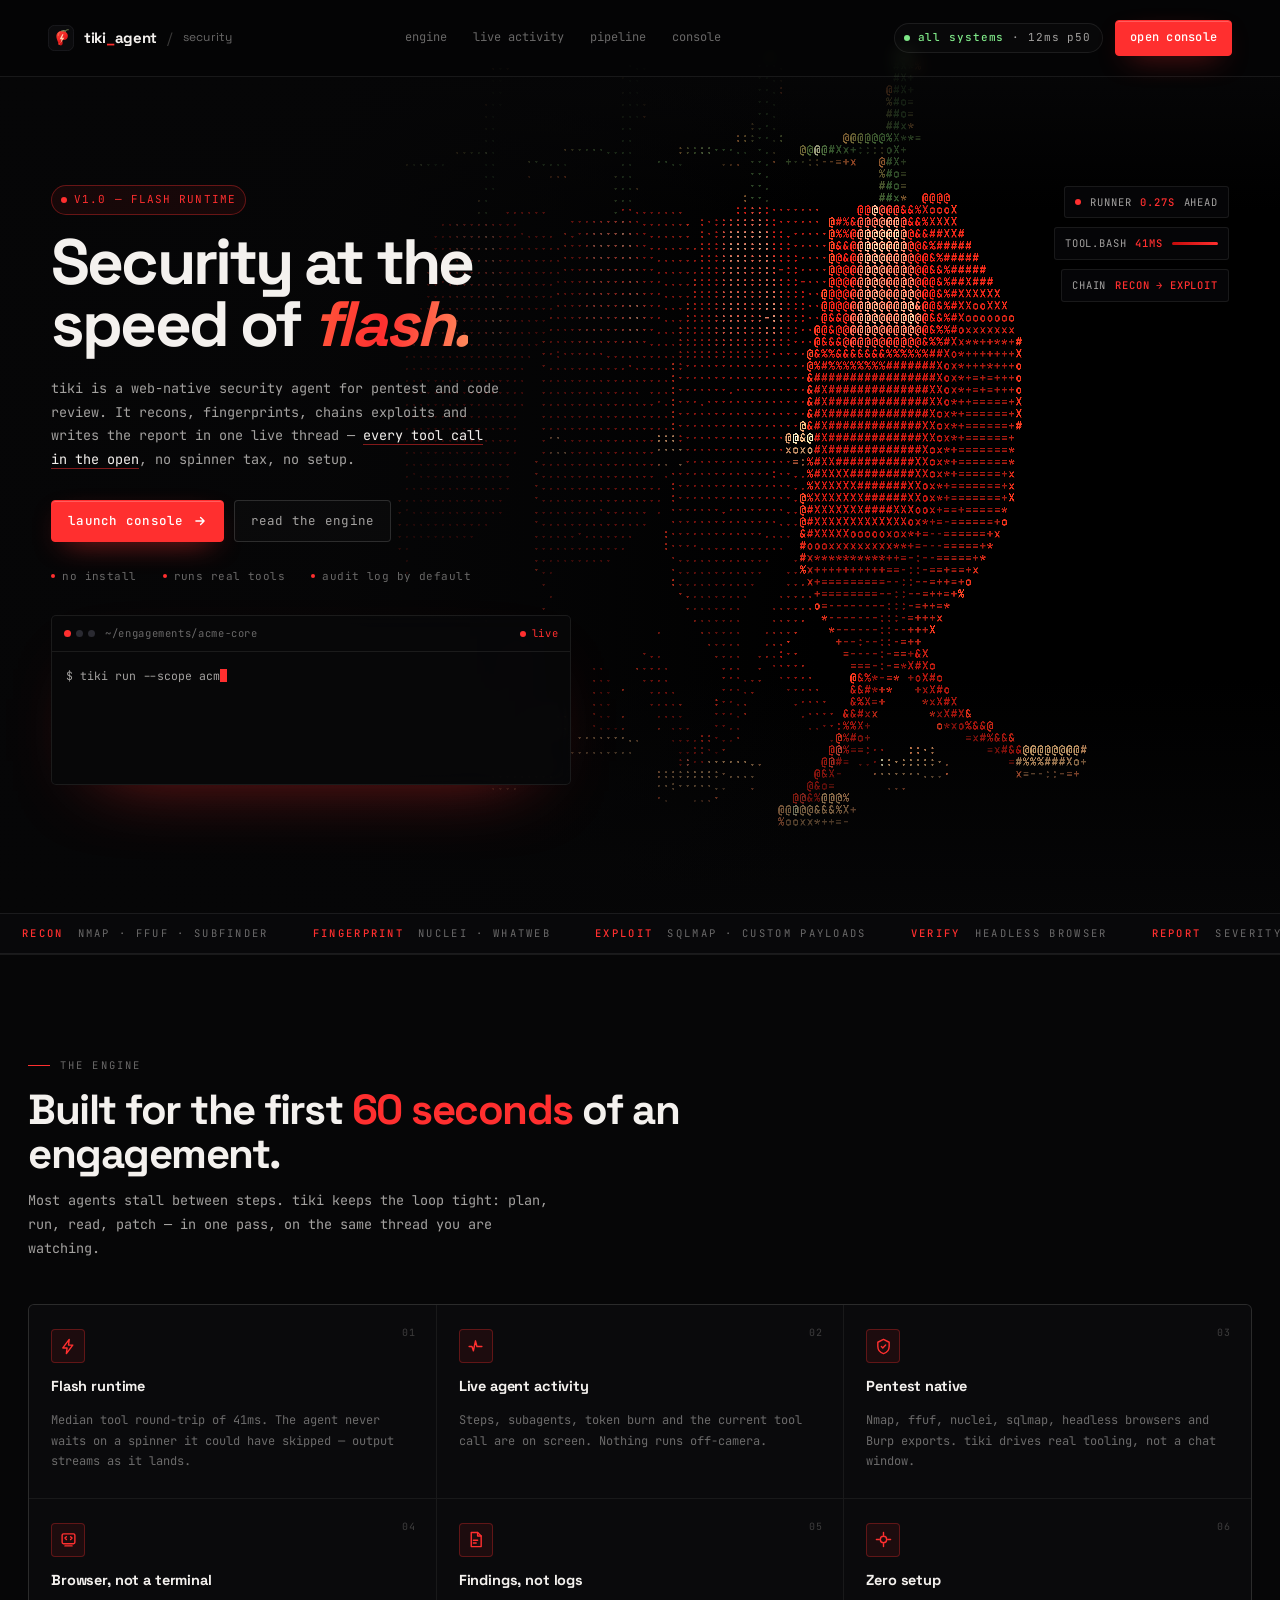
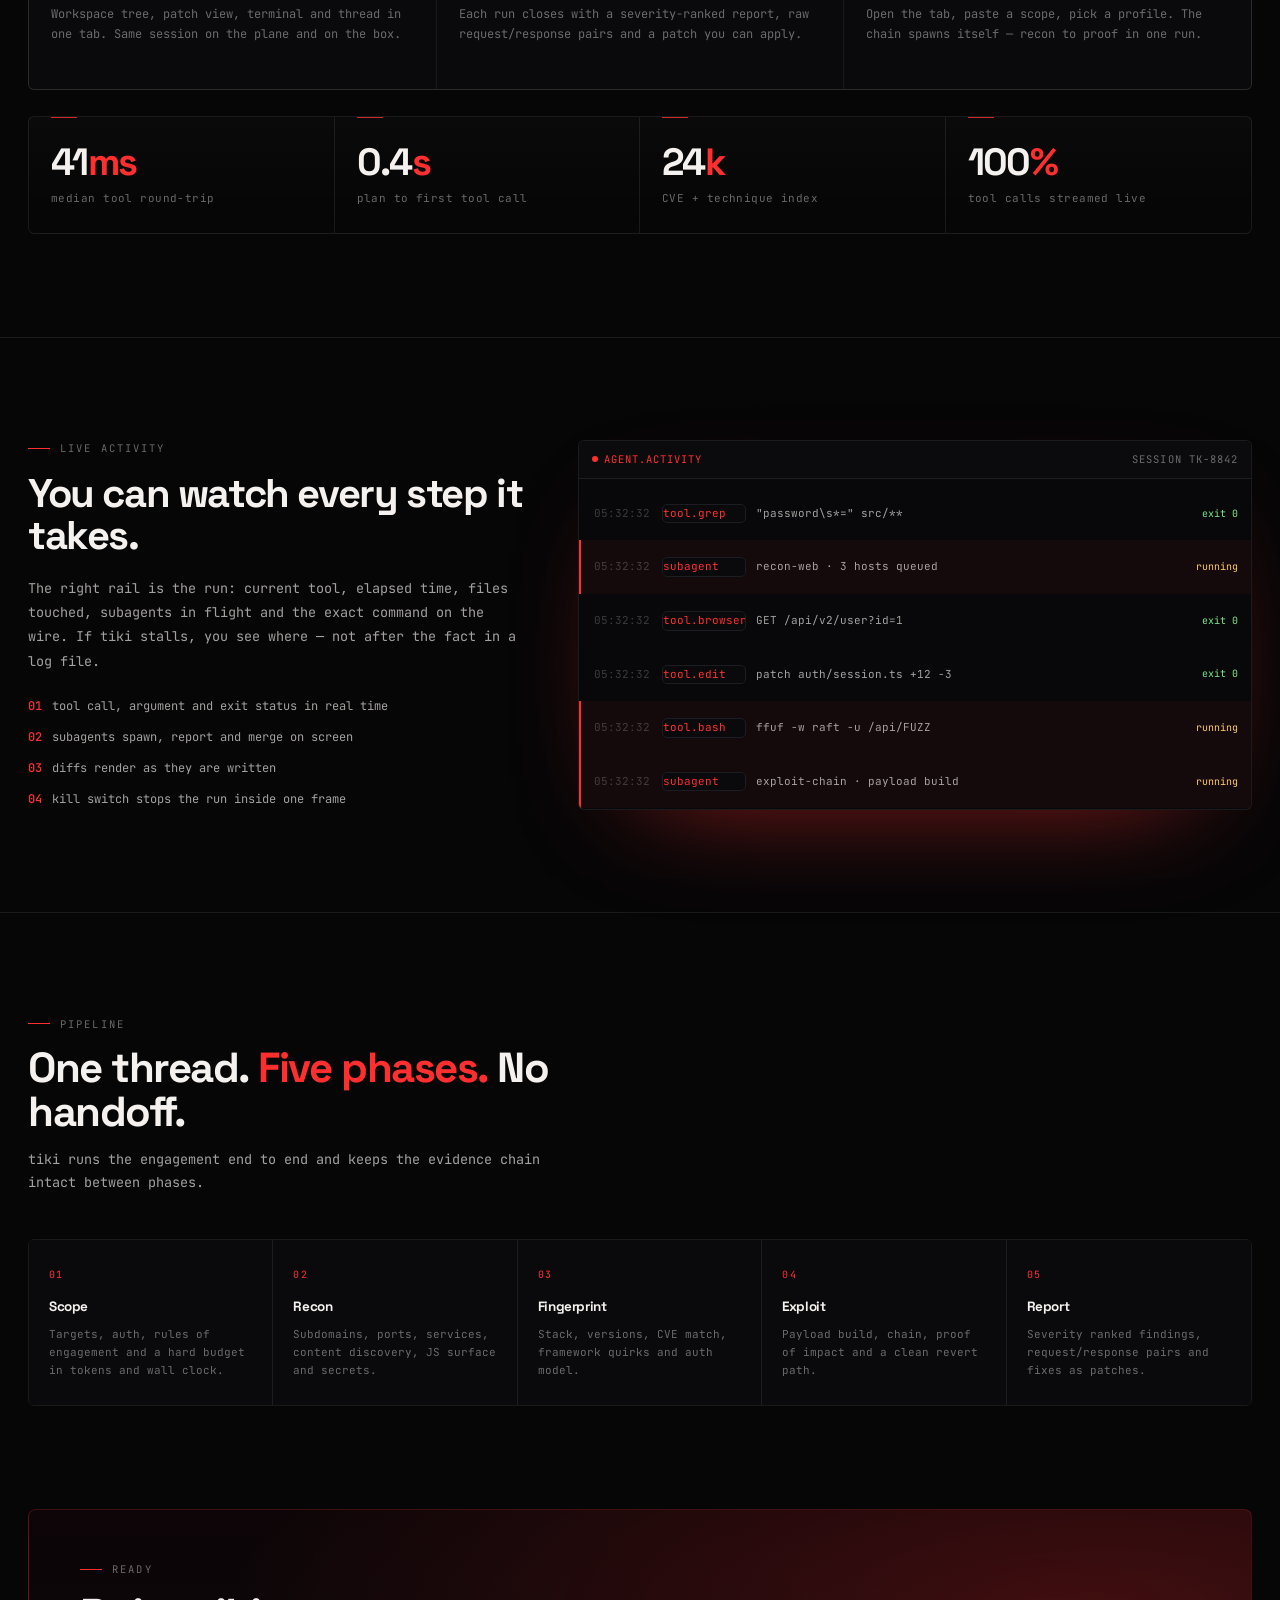
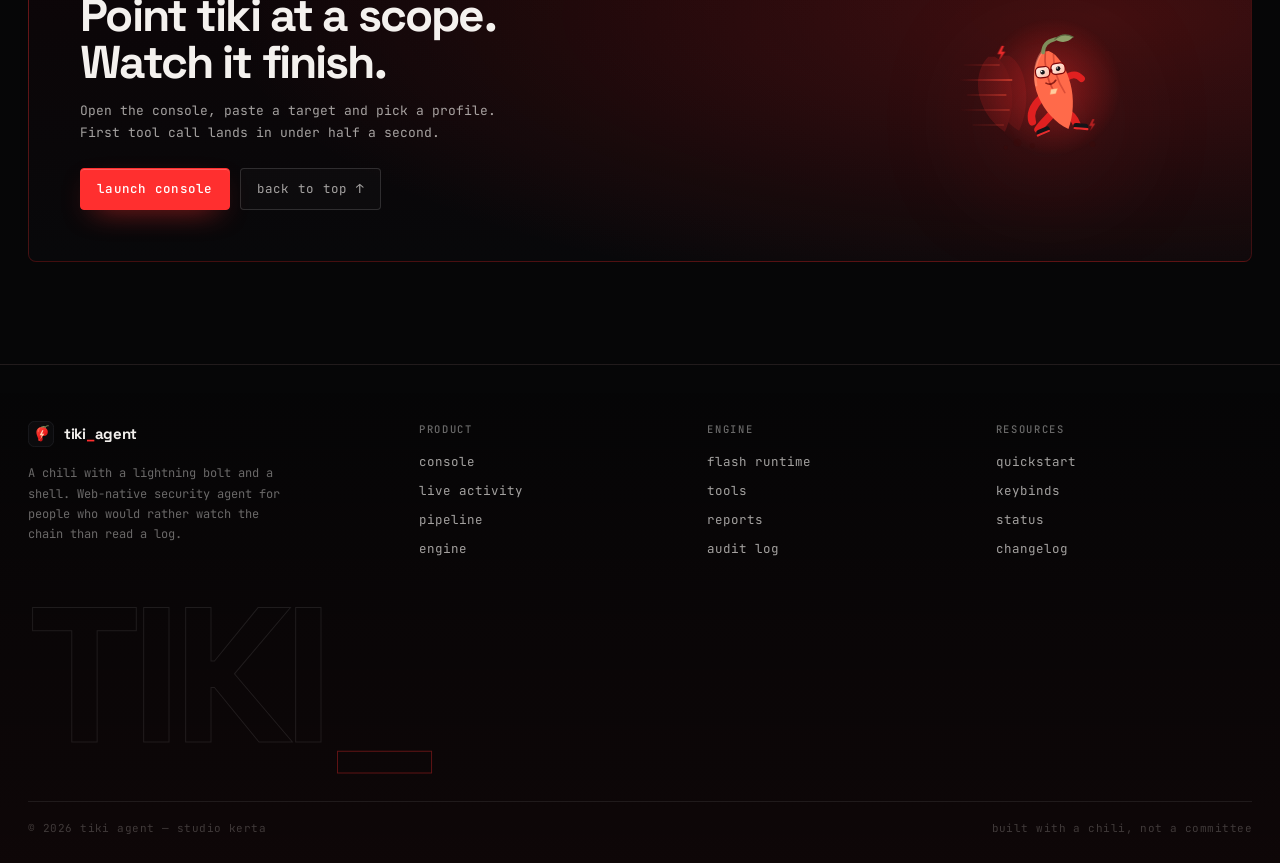
==== commit 2cf88ef0: "fix: bigger chili on portrait (body-fit, ghosts bleed), wipe waits for transitionend at 560ms" ====
--- a/templates/tiki-agent/v2/index.html
+++ b/templates/tiki-agent/v2/index.html
@@ -291,16 +291,16 @@
    page transition — skewed red sweep
    ============================================================ */
 #wipe {
-  position: fixed; inset: -12% -30%;
+  position: fixed; inset: -16% -45%;
   z-index: 9999; pointer-events: none;
-  transform: translate3d(-125%, 0, 0) skewX(-9deg);
+  transform: translate3d(-135%, 0, 0) skewX(-11deg);
   background: linear-gradient(94deg,
     rgba(255, 47, 47, 0) 0%,
-    rgba(255, 47, 47, 0.88) 16%,
-    #ff2f2f 44%,
-    #ff6a4d 62%,
+    rgba(255, 47, 47, 0.88) 14%,
+    #ff2f2f 42%,
+    #ff6a4d 60%,
     #f3ecea 100%);
-  transition: transform 0.42s cubic-bezier(0.66, 0, 0.24, 1);
+  transition: transform 0.56s cubic-bezier(0.7, 0, 0.2, 1);
   will-change: transform;
 }
 #wipe::after {
@@ -308,8 +308,8 @@
   background: repeating-linear-gradient(90deg, rgba(0, 0, 0, 0.1) 0 2px, transparent 2px 5px);
   opacity: 0.45; mix-blend-mode: multiply;
 }
-#wipe.in { transform: translate3d(0, 0, 0) skewX(-9deg); }
-#wipe.out { transform: translate3d(125%, 0, 0) skewX(-9deg); }
+#wipe.in { transform: translate3d(0, 0, 0) skewX(-11deg); }
+#wipe.out { transform: translate3d(135%, 0, 0) skewX(-11deg); }
 #wipe.hold { transition: none; }
 
 /* ============================================================
@@ -2255,15 +2255,17 @@
   vec4 renderScene(vec2 uv, vec2 res){
     float A = (res.x / res.y) * 0.60;
     float fitH = 0.86 * 1.647 / 2.60;
-    float fitW = 0.459 * A;
+    float fitW = 0.833 * A;
     float sc = min(mix(0.532, 0.512, uStyle), min(fitH, fitW));
-    float compOff = 0.735 * sc / (1.647 * A);
-    float narrowX = 0.5 + compOff;
+    float gFac = clamp(sqrt(max(A, 0.001) / 1.72), 0.45, 1.0);
+    float trailUv = 1.47 * sc * gFac / (1.647 * A);
+    float narrowX = 0.5 + min(0.25 * trailUv, 0.02);
     float cenWide = mix(0.56, 0.70, smoothstep(0.9, 1.9, A));
     float wideX = mix(0.60, cenWide, smoothstep(0.85, 1.15, A));
     float cenX = mix(narrowX, wideX, smoothstep(0.80, 1.10, A));
-    cenX = mix(cenX, 0.5 + compOff, uStyle);
-    vec2 cen = vec2(cenX, 0.530);
+    cenX = mix(cenX, 0.5, uStyle);
+    float cenY = mix(0.530, 0.460, 1.0 - smoothstep(0.35, 0.85, A));
+    vec2 cen = vec2(cenX, cenY);
     vec2 sp = (uv - cen) * vec2(A, 1.0);
 
     vec3 ro = vec3(0.0, 0.02, 4.2);
@@ -2293,9 +2295,9 @@
 
     for (int g = 3; g >= 0; g--){
       float fg = float(g);
-      vec3 gp = pos - vec3(fg * 0.49 * sc, 0.0, 0.0);
+      vec3 gp = pos - vec3(fg * 0.49 * sc * gFac, 0.0, 0.0);
       float gsc = sc * (1.0 - fg * 0.015);
-      float gph = ph - fg * 0.49 * (1.0 + uAct);
+      float gph = ph - fg * 0.49 * (1.0 + uAct) * gFac;
       float boost = g == 0 ? 1.0 : (0.50 / (1.0 + fg * 1.15));
       float mh = 0.0;
       float hit = traceChar(ro, rd, gp, gsc, lean, gph, mh);
@@ -2320,6 +2322,7 @@
 /* shared chrome — pinch-zoom lock + page transitions */
 (() => {
   const reduce = matchMedia("(prefers-reduced-motion: reduce)").matches;
+  const T = 560; // must match #wipe transition-duration in tiki.css
 
   /* ---------------- zoom / overscroll lock ---------------- */
   const multi = (e) => {
@@ -2358,19 +2361,40 @@
     document.body.classList.add("enter");
   }
 
+  /* resolve when #wipe finishes moving — never trust a bare timeout */
+  function waitWipe() {
+    return new Promise((res) => {
+      if (reduce) return res();
+      let done = false;
+      const fin = () => {
+        if (done) return;
+        done = true;
+        wipe.removeEventListener("transitionend", fin);
+        res();
+      };
+      wipe.addEventListener("transitionend", fin);
+      setTimeout(fin, T + 120); // safety net if the event is dropped
+    });
+  }
+
+  /* full sweep in, wait until the screen is actually covered */
   function cover() {
     wipe.classList.remove("out", "hold");
     void wipe.offsetWidth;
     wipe.classList.add("in");
-  }
-
+    return waitWipe();
+  }
+
+  /* panel sweeps away; content entrance starts underneath it */
   function reveal() {
     wipe.classList.remove("in");
+    void wipe.offsetWidth; // commit covered position so the exit animates
     wipe.classList.add("out");
     enter();
-  }
-
-  /* arriving from another page: overflow the overlay, then sweep it away */
+    return waitWipe();
+  }
+
+  /* arriving from another page: screen starts covered, then the panel leaves */
   if (!reduce) {
     let arriving = false;
     try {
@@ -2379,19 +2403,25 @@
     } catch (_) {}
     if (arriving) {
       wipe.classList.add("hold", "in");
-      requestAnimationFrame(() => {
-        wipe.classList.remove("hold");
-        requestAnimationFrame(() => {
-          wipe.classList.remove("in");
-          wipe.classList.add("out");
-        });
-      });
+      void wipe.offsetWidth; // painted covered, zero transition
+      wipe.classList.remove("hold");
+      void wipe.offsetWidth; // commit so the next change animates
+      wipe.classList.remove("in");
+      wipe.classList.add("out");
+      enter();
     }
   }
 
-  addEventListener("pageshow", enter);
-
-  /* full page navigation: cover, then move */
+  addEventListener("pageshow", (e) => {
+    if (e.persisted) {
+      // bfcache restore: never trust leftover wipe state
+      wipe.className = "";
+      leaving = false;
+    }
+    enter();
+  });
+
+  /* ---------------- navigation ---------------- */
   document.addEventListener(
     "click",
     (e) => {
@@ -2400,26 +2430,47 @@
       if (!a || a.target === "_blank" || a.hasAttribute("download")) return;
 
       const raw = a.getAttribute("href");
-      if (!raw || raw.startsWith("#") || /^(https?:|mailto:|tel:|javascript:)/i.test(raw)) return;
+      if (!raw || /^(https?:|mailto:|tel:|javascript:)/i.test(raw)) return;
       if (a.host && a.host !== location.host) return;
 
-      e.preventDefault();
+      /* in-page section anchors (#engine): native jump, untouched */
+      if (raw.startsWith("#") && !raw.startsWith("#/")) return;
+
       if (leaving) return;
       leaving = true;
+
+      if (raw.startsWith("#/")) {
+        /* hash router (v2): cover, swap under the panel, then reveal */
+        e.preventDefault();
+        cover()
+          .then(() => {
+            location.hash = raw.slice(1);
+            return new Promise((r) => requestAnimationFrame(() => requestAnimationFrame(r)));
+          })
+          .then(reveal)
+          .catch(() => (leaving = false));
+        return;
+      }
+
+      /* real page link (v1): cover fully, then navigate */
+      e.preventDefault();
       try {
         sessionStorage.setItem(KEY, "1");
       } catch (_) {}
-      cover();
-      setTimeout(() => (location.href = a.href), reduce ? 0 : 330);
+      cover()
+        .then(() => {
+          location.href = a.href;
+        })
+        .catch(() => (leaving = false));
     },
     true
   );
 
-  /* in-document routing (hash views): wipe around the swap */
+  /* back/forward on hash routes: swap already happened, dress it with a sweep */
   addEventListener("hashchange", () => {
     if (leaving) return;
-    cover();
-    setTimeout(reveal, reduce ? 0 : 300);
+    if (wipe.classList.contains("in")) return;
+    cover().then(reveal);
   });
 })();
 
